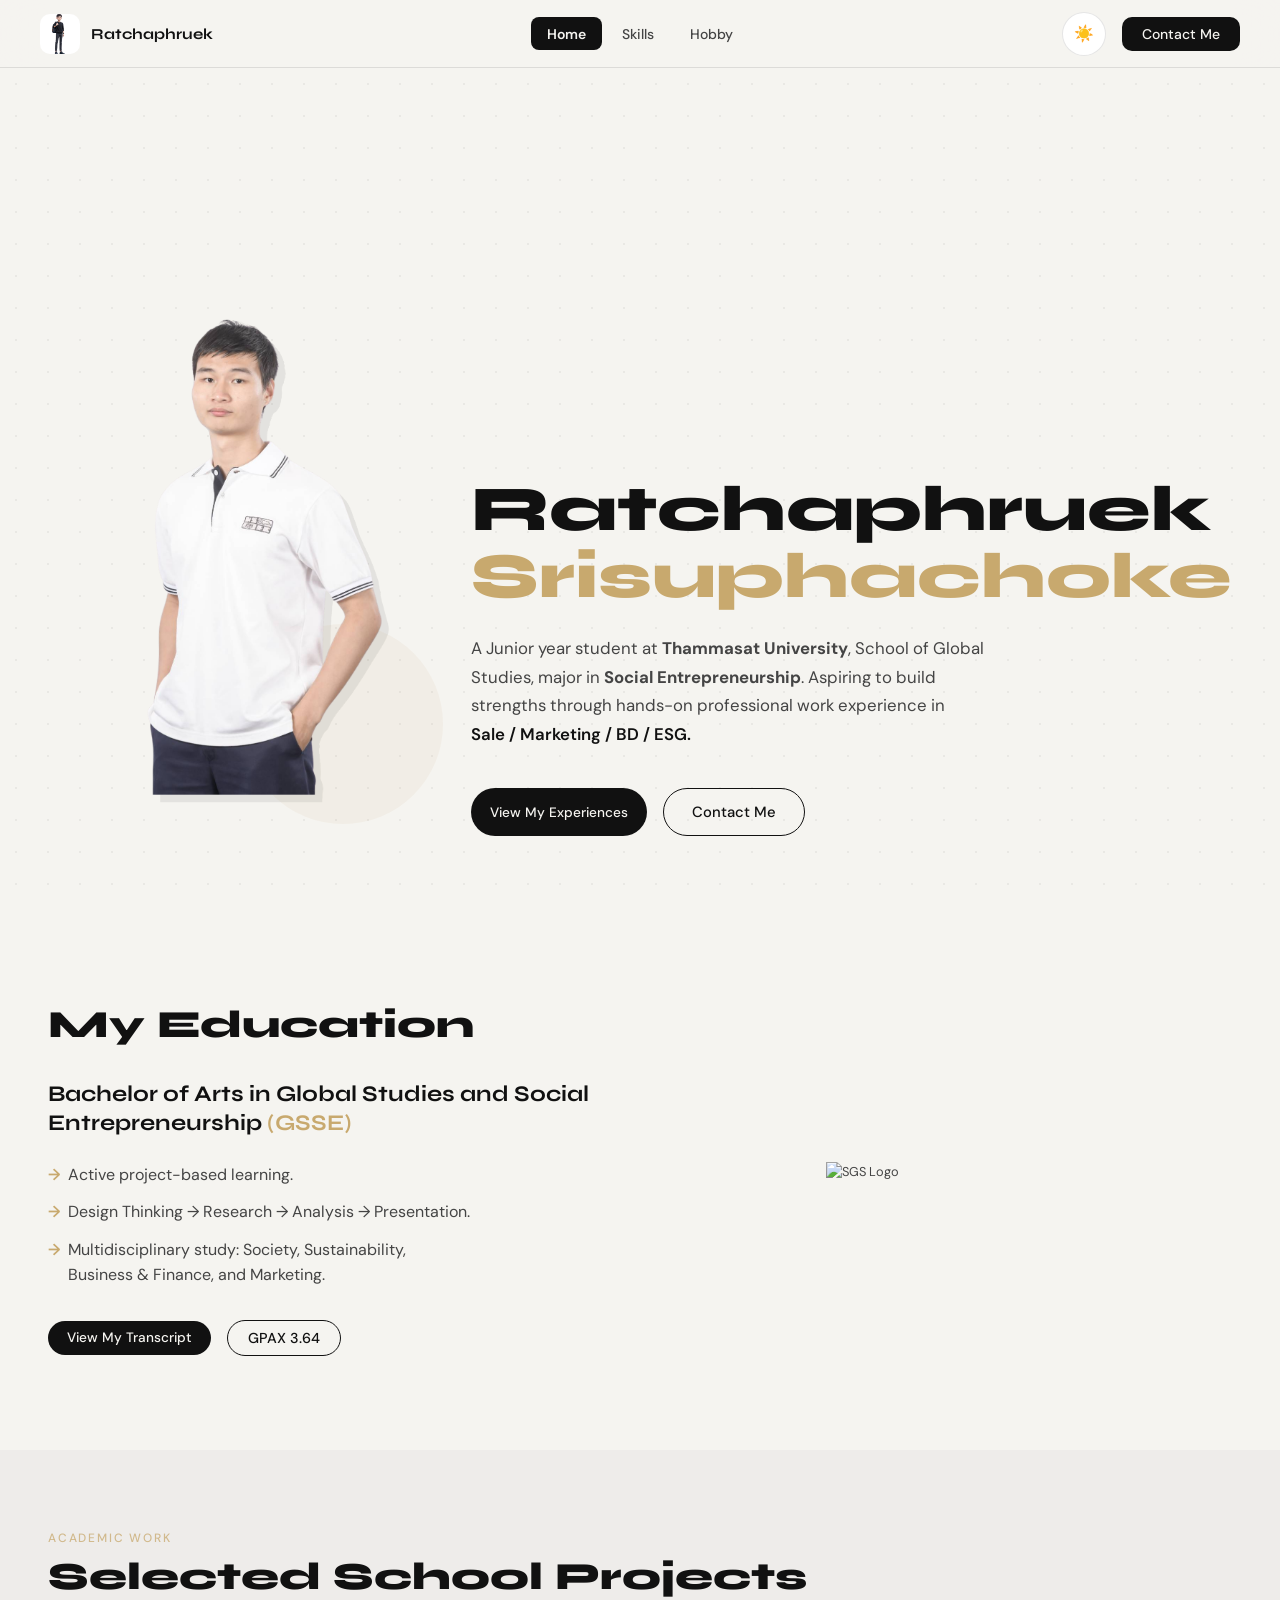
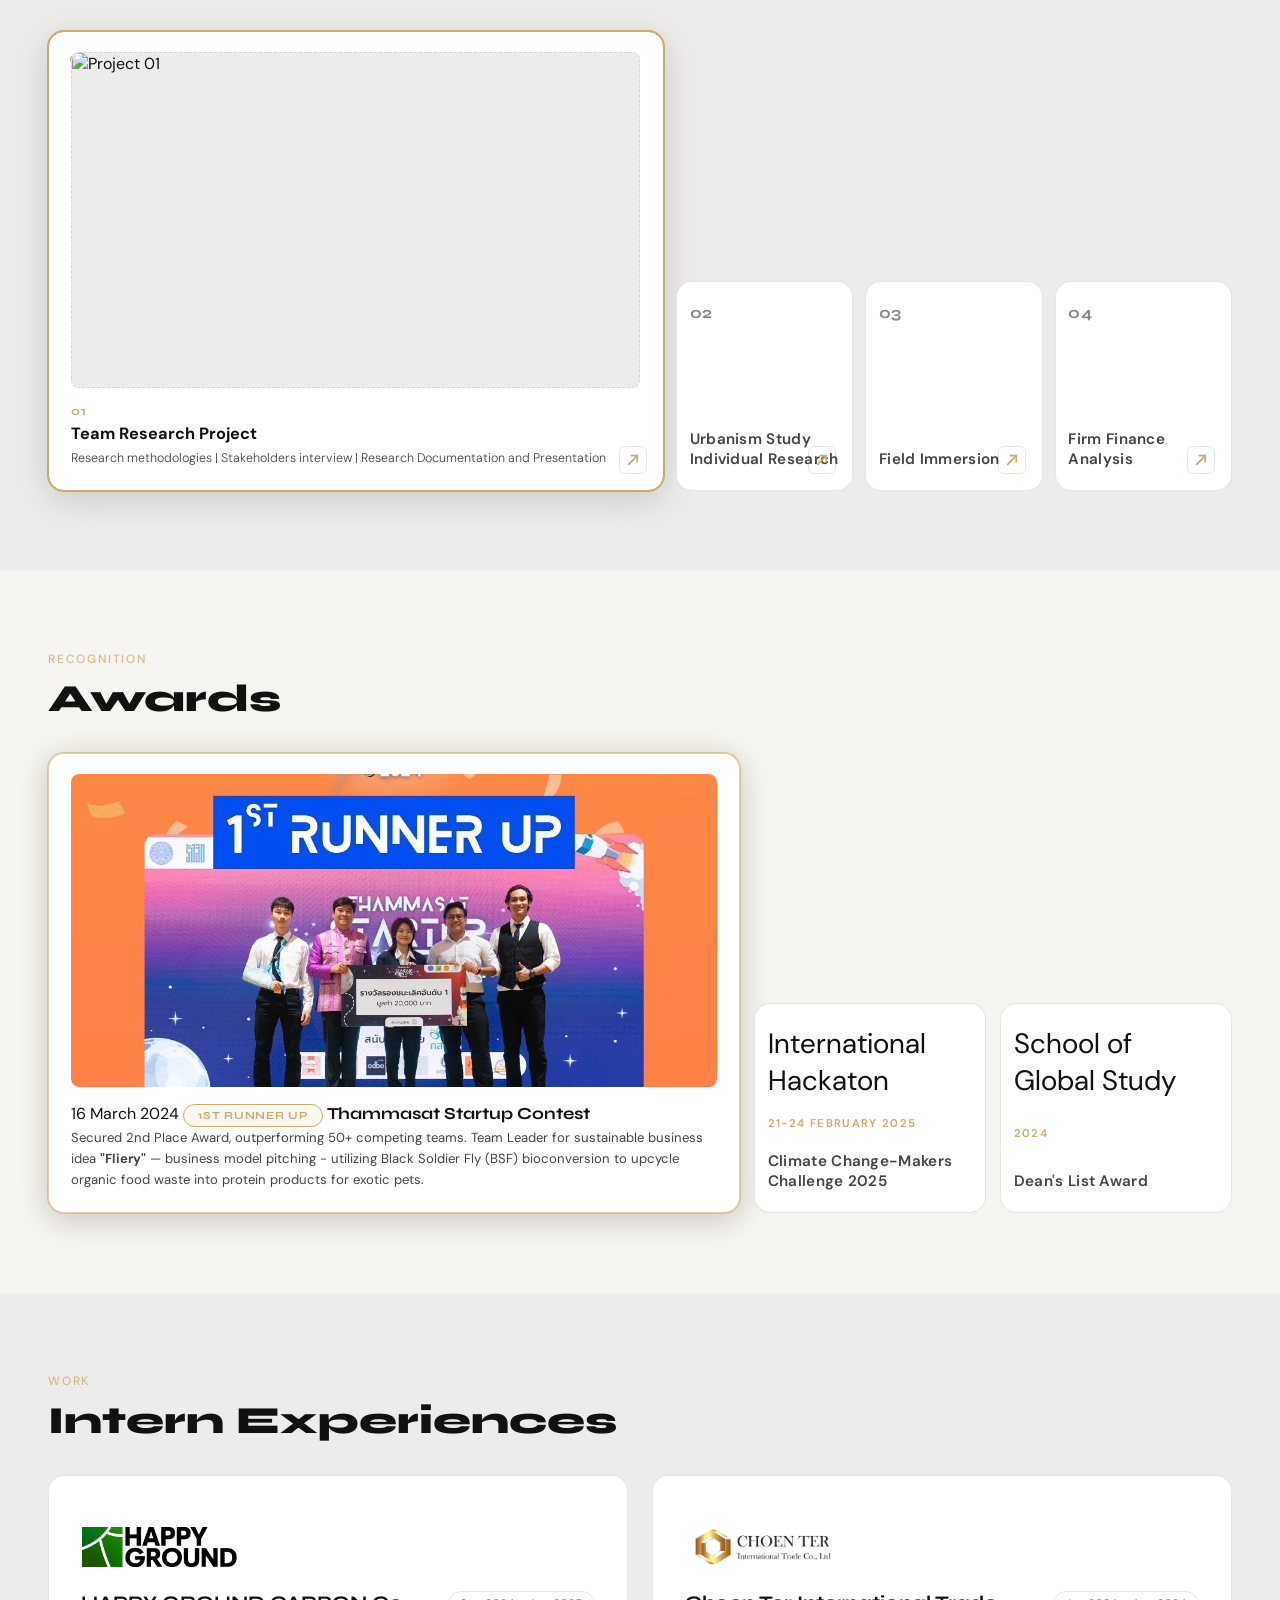
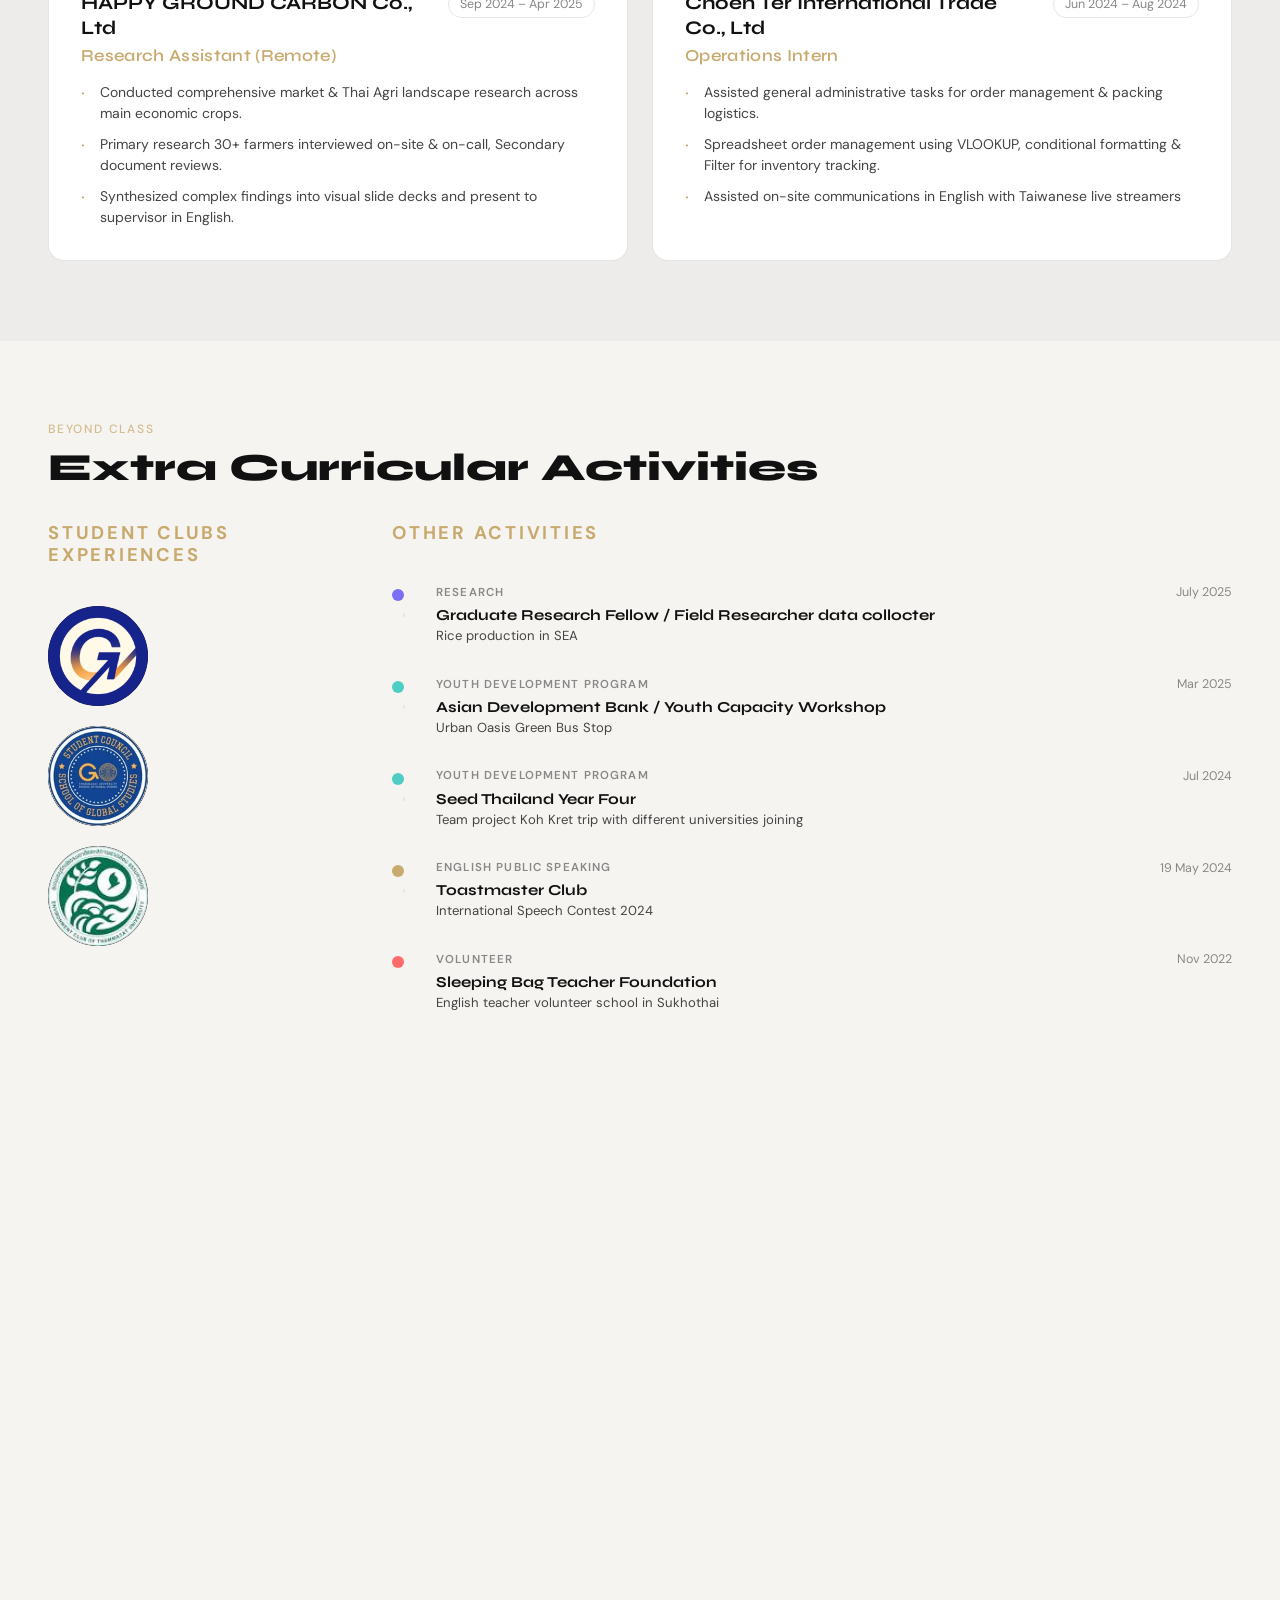
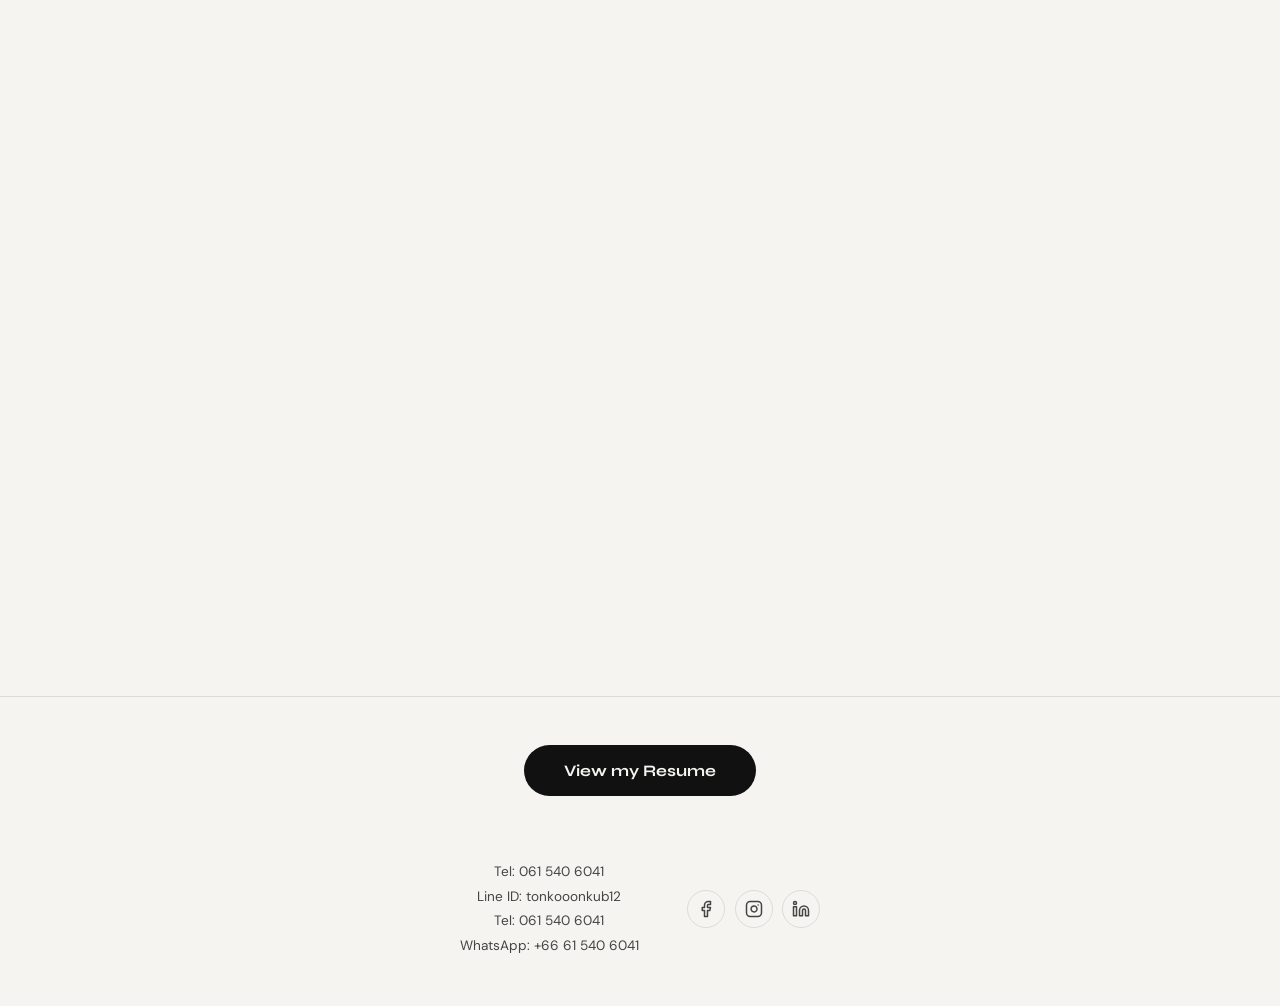
==== portfolio-finalize/code/zxc123.html @ afb0de52 "added portfolio folder without large videos" ====
<!DOCTYPE html>
<html lang="en" data-theme="light">
<head>
<!-- ============================================================
  index.html — Portfolio SPA
  Ratchaphruek Srisuphachoke
  Pages: Home | Skills | Hobby | Contact
  Internal CSS + JS only. Default theme: Light.
============================================================ -->
<meta charset="UTF-8">
<meta name="viewport" content="width=device-width, initial-scale=1.0">
<title>Ratchaphruek Srisuphachoke — Portfolio</title>
<link href="https://fonts.googleapis.com/css2?family=Syne:wght@400;600;700;800&family=DM+Sans:ital,opsz,wght@0,9..40,300;0,9..40,400;0,9..40,500;0,9..40,700;1,9..40,300&display=swap" rel="stylesheet">
<style>
/* ============================================================
  MASTER CSS VARIABLES — single merged :root.
  [data-theme="dark"] on <html> overrides every token globally.
============================================================ */
:root {
  /* ── Backgrounds ── */
  --bg:#f5f4f0; --bg2:#eeecea; --surface:#ffffff; --surface2:#f0efeb;
  /* ── Text ── */
  --text:#111111; --text2:#444444; --text3:#888888;
  /* ── Accent & Highlight (warm gold) ── */
  --accent:#111111; --highlight:#c8a96e;
  --highlight-border: rgba(200,169,110,0.52);   /* active card border glow */
  --highlight-dim:    rgba(200,169,110,0.16);   /* card box-shadow glow */
  --highlight-pill:   rgba(200,169,110,0.10);   /* badge pill tint */
  /* ── Structural ── */
  --border:rgba(0,0,0,0.1); --shadow:rgba(0,0,0,0.08); --shadow-lg:rgba(0,0,0,0.15);
  --nav-bg:rgba(245,244,240,0.92); --radius:16px; --radius-sm:8px;
  --transition:all 0.35s cubic-bezier(0.4,0,0.2,1);
  /* ── Accordion card dimensions (projects + awards) ── */
  --card-h-base:   210px;   /* collapsed / idle card height */
  --card-h-active: 460px;   /* expanded card height (~2× base) */
  /* ── Accordion transition timing ── */
  --t-expand: 0.68s ease-in-out;   /* slow deliberate expand */
  --t-quick:  0.22s ease;          /* fast colour / opacity changes */
}
[data-theme="dark"] {
  --bg:#0a0a0a; --bg2:#0d0d0d; --surface:#161616; --surface2:#1e1e1e;
  --text:#f0f0f0; --text2:#aaaaaa; --text3:#666666;
  --accent:#00ffcc; --highlight:#00ffcc;
  --highlight-border: rgba(0,255,204,0.50);
  --highlight-dim:    rgba(0,255,204,0.16);
  --highlight-pill:   rgba(0,255,204,0.08);
  --border:rgba(0,255,204,0.15); --shadow:rgba(0,255,204,0.05); --shadow-lg:rgba(0,255,204,0.12);
  --nav-bg:rgba(10,10,10,0.95);
}
*,*::before,*::after{box-sizing:border-box;margin:0;padding:0;}
html{scroll-behavior:smooth;}
body{font-family:'DM Sans',sans-serif;background:var(--bg);color:var(--text);overflow-x:hidden;padding-top:68px;transition:background 0.3s ease,color 0.3s ease;}
h1,h2,h3,h4{font-family:'Syne',sans-serif;}

/* SPA page show/hide — JS adds .spa-active */
.spa-page{display:none;}
.spa-page.spa-active{display:block;}

/* Imported section CSS (boilerplate stripped) */
/* ===== shared-navbar.html ===== */
/* ============================================================
  STYLES FOR: shared-navbar.html
  "All CSS that drives the navbar — variables, base reset,
   logo, links, active pill, theme toggle, hamburger,
   mobile menu dropdown, and dark-mode overrides."
============================================================ */

/* --- CSS VARIABLES (light + dark) --- */



/* --- RESET --- */




/* ============================================================
  NAVBAR OUTER BAR
  "Fixed bar at top; flex row; blurred glass background."
============================================================ */
#navbar {
  position: fixed;
  top: 0; left: 0; right: 0;
  z-index: 1000;
  display: flex;
  align-items: center;
  justify-content: space-between;
  padding: 0 2.5rem;
  height: 68px;
  background: var(--nav-bg);
  backdrop-filter: blur(20px);
  -webkit-backdrop-filter: blur(20px);
  border-bottom: 1px solid var(--border);
  transition: var(--transition);
}

/* NAVBAR: Logo block (left) */
.nav-logo {
  display: flex;
  align-items: center;
  gap: 0.7rem;
  cursor: pointer;
}
.nav-logo img {
  width: 40px;
  height: 40px;
  border-radius: 10px;
  object-fit: cover;
}
.logo-text {
  font-family: 'Syne', sans-serif;
  font-weight: 700;
  font-size: 0.95rem;
  color: var(--text);
  transition: var(--transition);
}

/* NAVBAR: Centred links */
.nav-links {
  display: flex;
  gap: 0.25rem;
  position: absolute;
  left: 50%;
  transform: translateX(-50%);
}
.nav-link {
  font-family: 'DM Sans', sans-serif;
  font-weight: 500;
  font-size: 0.875rem;
  color: var(--text2);
  text-decoration: none;
  padding: 0.45rem 1rem;
  border-radius: 8px;
  transition: var(--transition);
}
.nav-link:hover { color: var(--text); background: var(--border); }
.nav-link.active {
  color: var(--bg);
  background: var(--text);
  font-weight: 600;
}
[data-theme="dark"] .nav-link.active { color: #000; background: var(--accent); }

/* NAVBAR: Right side group */
.nav-right {
  display: flex;
  align-items: center;
  gap: 1rem;
}

/* NAVBAR: Mobile menu trigger wrapper */
.mobile-menu-trigger {
  display: none; /* hidden on desktop; shown at <=768px via @media */
  align-items: center;
  gap: 10px;
  cursor: pointer;
}
.mobile-menu-trigger .hamburger { pointer-events: none; margin: 0; }

/* NAVBAR: "MENU" text label */
.menu-text-label {
  font-family: 'Syne', sans-serif;
  font-weight: 700;
  font-size: 0.95rem;
  color: var(--text);
  text-transform: uppercase;
  letter-spacing: 0.05em;
  transition: color 0.3s ease;
}
[data-theme="dark"] .menu-text-label { color: var(--accent); }

/* NAVBAR: Hamburger button — hidden on desktop */
.hamburger {
  display: none;
  flex-direction: column;
  justify-content: center;
  align-items: center;
  gap: 5px;
  width: 40px; height: 40px;
  background: none;
  border: 1.5px solid var(--border);
  border-radius: var(--radius-sm);
  cursor: pointer;
  padding: 0;
  transition: var(--transition);
}
.hamburger span {
  display: block;
  width: 20px; height: 2px;
  background: var(--text);
  border-radius: 2px;
  transition: var(--transition);
}
.hamburger:hover { border-color: var(--highlight); }
[data-theme="dark"] .hamburger span { background: var(--accent); }
[data-theme="dark"] .hamburger:hover { border-color: var(--accent); }

/* NAVBAR: Theme toggle */
.theme-toggle {
  width: 44px; height: 44px;
  border: 1.5px solid var(--border);
  border-radius: 50%;
  background: var(--surface);
  cursor: pointer;
  display: flex;
  align-items: center;
  justify-content: center;
  font-size: 1rem;
  transition: var(--transition);
  position: relative;
  overflow: hidden;
}
.theme-toggle:hover { transform: scale(1.05); border-color: var(--accent); }
.theme-icon  { position: absolute; transition: var(--transition); }
.light-icon  { opacity: 1;  transform: translateY(0); }
.dark-icon   { opacity: 0;  transform: translateY(20px); }
[data-theme="dark"] .light-icon { opacity: 0; transform: translateY(-20px); }
[data-theme="dark"] .dark-icon  { opacity: 1; transform: translateY(0); }

/* NAVBAR: Contact CTA button */
.btn-contact {
  font-family: 'DM Sans', sans-serif;
  font-weight: 500;
  font-size: 0.875rem;
  padding: 0.5rem 1.25rem;
  background: var(--text);
  color: var(--bg);
  border: none;
  border-radius: 10px;
  cursor: pointer;
  transition: var(--transition);
}
.btn-contact:hover { opacity: 0.85; transform: translateY(-1px); }
[data-theme="dark"] .btn-contact { background: var(--accent); color: #000; }
/* Shake animation on the Contact button */
.shake-btn { animation: shake 2.5s ease-in-out infinite; }
@keyframes shake {
  0%,100% { transform: rotate(0deg); }
  10%      { transform: rotate(-3deg); }
  20%      { transform: rotate(3deg); }
  30%      { transform: rotate(-2deg); }
  40%      { transform: rotate(2deg); }
  50%,90%  { transform: rotate(0deg); }
}

/* ============================================================
  MOBILE DROPDOWN MENU
  "Slides down from beneath the navbar on mobile only."
============================================================ */
.mobile-menu {
  display: none;
  position: fixed;
  top: 68px; left: 0; right: 0;
  z-index: 999;
  flex-direction: column;
  padding: 0.5rem 1.25rem 1rem;
  gap: 0.25rem;
  background: var(--nav-bg);
  backdrop-filter: blur(20px);
  -webkit-backdrop-filter: blur(20px);
  border-bottom: 1px solid var(--border);
  opacity: 0;
  transform: translateY(-8px);
  pointer-events: none;
  transition: opacity 0.25s ease, transform 0.25s ease;
}
.mobile-menu.open {
  opacity: 1;
  transform: translateY(0);
  pointer-events: all;
}
.mobile-menu-link {
  font-family: 'DM Sans', sans-serif;
  font-weight: 500;
  font-size: 1rem;
  color: var(--text2);
  text-decoration: none;
  padding: 0.75rem 1rem;
  border-radius: 8px;
  transition: var(--transition);
}
.mobile-menu-link:hover { color: var(--text); background: var(--border); }
.mobile-menu-link.active {
  color: var(--bg);
  background: var(--text);
  font-weight: 600;
}
[data-theme="dark"] .mobile-menu-link.active { color: #000; background: var(--accent); }

/* ============================================================
  RESPONSIVE — show hamburger on mobile
============================================================ */
@media (max-width: 768px) {
  #navbar    { padding: 0 1.25rem; }
  .nav-links { display: none; }
  .logo-text { display: none; }
  .hamburger { display: flex; }
  .mobile-menu { display: flex; }
}
/* ===== 001index-mainpage-hero.html ===== */
/* ============================================================
  STYLES FOR: index-mainpage-hero.html
  "Variables, reset, navbar spacer, hero grid, dot-grid bg,
   badge, name, bio, CTA buttons, photo wrapper, decoration,
   animate-in keyframe, dark mode, responsive."
============================================================ */








/* ============================================================
  HERO OUTER GRID
  "Two-column grid; min-height fills viewport below navbar."
============================================================ */
.hero {
  display: grid;
  grid-template-columns: 1fr 1fr;
  min-height: calc(100vh - 68px);
  max-width: 1400px;
  margin: 0 auto;
  padding: 4rem 3rem;
  align-items: flex-end;
  gap: 3rem;
  position: relative;
}

/* HERO: Dot-grid decorative background */
.hero-bg-grid {
  position: absolute;
  inset: 0;
  background-image: radial-gradient(circle, var(--border) 1px, transparent 1px);
  background-size: 32px 32px;
  pointer-events: none;
  opacity: 0.5;
}

/* HERO: Left text column */
.hero-content { z-index: 1; }

/* HERO: TH/EN language badge */
.hero-badge {
  display: inline-flex;
  align-items: center;
  padding: 0.4rem 1rem;
  border: 1.5px solid var(--border);
  border-radius: 50px;
  font-size: 0.8rem;
  font-weight: 500;
  letter-spacing: 0.05em;
  color: var(--text2);
  margin-bottom: 1.5rem;
  background: var(--surface);
  cursor: pointer;
}

/* HERO: Large name heading */
.hero-name {
  font-size: clamp(2.5rem, 5vw, 4.5rem);
  font-weight: 800;
  line-height: 1.05;
  margin-bottom: 1.5rem;
  color: var(--text);
}

/* HERO: Gold/neon accent on surname */
.name-accent { color: var(--highlight); }
[data-theme="dark"] .name-accent { color: var(--accent); }

/* HERO: Bio paragraph */
.hero-bio {
  font-size: 1.05rem;
  color: var(--text2);
  line-height: 1.7;
  margin-bottom: 2.5rem;
  max-width: 520px;
}
.highlight-text { font-weight: 600; color: var(--text); }

/* HERO: CTA button row */
.hero-cta { display: flex; gap: 1rem; flex-wrap: wrap; }

/* Primary button */
.btn-primary {
  font-family: 'DM Sans', sans-serif;
  font-weight: 500;
  padding: 0.8rem 1.75rem;
  background: var(--text);
  color: var(--bg);
  border: none;
  border-radius: 50px;
  cursor: pointer;
  font-size: 0.925rem;
  transition: var(--transition);
  white-space: nowrap;
}
.btn-primary:hover { opacity: 0.8; transform: translateY(-2px); }
[data-theme="dark"] .btn-primary { background: var(--accent); color: #000; }

/* Outline button */
.btn-outline {
  font-family: 'DM Sans', sans-serif;
  font-weight: 500;
  padding: 0.8rem 1.75rem;
  background: transparent;
  color: var(--text);
  border: 1.5px solid var(--text);
  border-radius: 50px;
  cursor: pointer;
  font-size: 0.925rem;
  transition: var(--transition);
}
.btn-outline:hover { background: var(--text); color: var(--bg); transform: translateY(-2px); }
[data-theme="dark"] .btn-outline { border-color: var(--accent); color: var(--accent); }
[data-theme="dark"] .btn-outline:hover { background: var(--accent); color: #000; }

/* HERO: Right column — photo wrapper */
.hero-img-wrap {
  position: relative;
  display: flex;
  justify-content: center;
  align-items: flex-start;
  order: -1;
  margin-top: 0;
  margin-bottom: 2rem;
  z-index: 1;
}

/* HERO: Photo image (slideshow target) */
.hero-img-placeholder img {
  width: 100%;
  height: 100%;
  object-fit: cover;
  object-position: top center;
  display: block;
  transition: opacity 0.5s ease;
}

/* HERO: Blurred gold accent circle behind photo */
.hero-decoration {
  position: absolute;
  bottom: -20px; right: -20px;
  width: 200px; height: 200px;
  background: var(--highlight);
  border-radius: 50%;
  opacity: 0.08;
  z-index: -1;
}
[data-theme="dark"] .hero-decoration { background: var(--accent); opacity: 0.05; }

/* ============================================================
  ANIMATE-IN — stagger entrance animation for hero children
  "Each child uses CSS animation-delay via --d custom property."
============================================================ */
.animate-in {
  opacity: 0;
  transform: translateY(20px);
  animation: fadeUp 0.7s cubic-bezier(0.4,0,0.2,1) forwards;
  animation-delay: var(--d, 0s);
}
@keyframes fadeUp {
  to { opacity: 1; transform: none; }
}

/* ============================================================
  DARK MODE — neon border on photo area
============================================================ */
[data-theme="dark"] .hero-img-placeholder {
  border-color: rgba(0,255,204,0.2);
}

/* ============================================================
  RESPONSIVE
============================================================ */
@media (max-width: 768px) {
  .hero {
    grid-template-columns: 1fr;
    padding: 2.5rem 1.5rem;
    text-align: center;
    min-height: auto;
  }
  .hero-img-wrap    { order: -1; }
  .hero-cta         { justify-content: center; }
  .hero-bio         { margin-left: auto; margin-right: auto; }
}
/* ===== 002index-mainpage-education.html ===== */
/* ============================================================
  STYLES FOR: index-mainpage-education.html
============================================================ */






/* ============================================================
  EDUCATION SECTION WRAPPER
============================================================ */
.education-section {
  padding: 5rem 3rem;
  max-width: 1400px;
  margin: 0 auto;
}

/* Section label (small uppercase tag above title) */
.section-label {
  font-family: 'DM Sans', sans-serif;
  font-size: 0.75rem;
  font-weight: 500;
  letter-spacing: 0.15em;
  text-transform: uppercase;
  color: var(--highlight);
  margin-bottom: 0.6rem;
}

/* Main heading */
.section-title {
  font-size: clamp(1.75rem, 3vw, 2.5rem);
  font-weight: 800;
  color: var(--text);
  line-height: 1.15;
  margin-bottom: 2rem;
}

/* Two-column layout */
.edu-grid {
  display: grid;
  grid-template-columns: 1fr 1fr;
  gap: 4rem;
  align-items: center;
}

/* Degree sub-heading */
.edu-degree {
  font-size: 1.4rem;
  font-weight: 700;
  color: var(--text);
  margin-bottom: 1.5rem;
  line-height: 1.3;
}
.gsse-tag { color: var(--highlight); }
[data-theme="dark"] .gsse-tag { color: #00ffcc; }

/* Feature bullet list */
.edu-list {
  list-style: none;
  display: flex;
  flex-direction: column;
  gap: 0.75rem;
  margin-bottom: 2rem;
}
.edu-list li {
  padding-left: 1.25rem;
  position: relative;
  color: var(--text2);
  line-height: 1.6;
}
.edu-list li::before {
  content: '→';
  position: absolute;
  left: 0;
  color: var(--highlight);
  font-weight: 600;
}
[data-theme="dark"] .edu-list li::before { color: #00ffcc; }

/* Button + GPAX badge row */
.edu-actions { display: flex; align-items: center; gap: 1rem; }

.btn-primary {
  font-family: 'DM Sans', sans-serif;
  font-weight: 500;
  padding: 0.55rem 1.2rem;
  background: var(--text);
  color: var(--bg);
  border: none;
  border-radius: 50px;
  cursor: pointer;
  font-size: 0.85rem;
  transition: var(--transition);
}
.btn-primary:hover { opacity: 0.8; transform: translateY(-2px); }
[data-theme="dark"] .btn-primary { background: #00ffcc; color: #000; }

.gpax-badge {
  padding: 0.5rem 1.25rem;
  border: 1.5px solid var(--text);
  border-radius: 50px;
  font-family: 'DM Sans', sans-serif;
  font-weight: 500;
  font-size: 0.9rem;
}
[data-theme="dark"] .gpax-badge { border-color: #00ffcc; color: #00ffcc; }

/* University logo placeholder (right column) */
.edu-logo-placeholder {
  width: 100%;
  aspect-ratio: 1;
  max-width: 380px;
  border-radius: var(--radius);
  display: flex;
  flex-direction: column;
  align-items: center;
  justify-content: center;
  gap: 1rem;
  padding: 2rem;
  text-align: center;
}
.placeholder-label {
  font-size: 0.8rem;
  color: var(--text3);
  text-align: center;
}

/* Scroll-reveal base state */
.scroll-reveal {
  opacity: 0;
  transform: translateY(32px);
  transition: opacity 0.65s ease, transform 0.65s ease;
}
.scroll-reveal.revealed { opacity: 1; transform: none; }

/* ============================================================
  RESPONSIVE
============================================================ */
@media (max-width: 768px) {
  .education-section { padding: 3rem 1.5rem; }
  .edu-grid { grid-template-columns: 1fr; }
}
/* ===== 004index-mainpage-projects.html ===== */
/* ============================================================
  [Define static color definitions and font stacks]
  All design tokens as CSS custom properties — edit here to
  retheme the entire component from one place.
============================================================ */




/* ============================================================
  [Reset and base document styles]
============================================================ */




/* ============================================================
  [Section wrapper — dark rounded card holding the whole section]
============================================================ */
.projects-section {
  width: 100%;
  max-width: 1400px;
  margin: 0 auto;
  padding: 5rem 3rem;
  background: var(--bg2);
  transition: background 0.4s ease;
}

/* [Small uppercase accent label] */
.section-label {
  display: block;
  font-family: 'DM Sans', sans-serif;
  font-size: 0.72rem;
  font-weight: 500;
  letter-spacing: 0.18em;
  text-transform: uppercase;
  color: var(--highlight);
  margin-bottom: 0.55rem;
  opacity: 0.75;
}

/* [Main Syne display heading] */
.section-title {
  font-family: 'Syne', system-ui, sans-serif;
  font-size: clamp(1.6rem, 3vw, 2.4rem);
  font-weight: 800;
  color: var(--text);
  line-height: 1.15;
  margin-bottom: 2.5rem;
}

/* ============================================================
  [Accordion flex row — holds all four project cards]
  align-items: flex-end makes cards grow upward from a
  shared bottom baseline.
============================================================ */
.projects-accordion {
  display: flex;
  gap: 12px;
  align-items: flex-end;
  width: 100%;
}

/* ============================================================
  [Individual card — idle / collapsed state]
  Narrow column, base height.
============================================================ */
.project-card {
  /* [Idle cards share equal width] */
  flex: 1 1 0;
  min-width: 0;
  min-height: var(--card-h-base);

  /* [Visual styles linked to theme] */
  background: var(--surface);
  border: 1px solid var(--border);
  border-radius: var(--radius);

  position: relative;
  cursor: pointer;
  overflow: hidden;

  /* [Slow accordion transition on flex, height, border, shadow] */
  transition:
    flex          var(--t-expand),
    min-height    var(--t-expand),
    border-color  var(--t-quick),
    box-shadow    var(--t-quick),
    background    var(--t-quick);
}

/* ============================================================
  [Active card — expanded state]
  Wider via flex, taller via min-height, glowing border.
============================================================ */
.project-card.active {
  /* [Takes ~3.5× more space than idle cards] */
  flex: 3.5 1 0;
  min-height: var(--card-h-active);

  background: var(--surface);
  border-color: var(--highlight);
  box-shadow:
    0 0 0 1px var(--highlight),
    0 8px 36px var(--shadow-lg);
}

/* ============================================================
  [Collapsed content layer]
  Shows on idle cards: number top-left + horizontal title.
  Fades out when card becomes active.
============================================================ */
.card-collapsed {
  position: absolute;
  inset: 0;
  display: flex;
  flex-direction: column;
  align-items: flex-start;
  padding: 1.2rem 0.9rem;
  pointer-events: none;
  opacity: 1;
  transition: opacity 0.2s ease 0.05s;
}
.project-card.active .card-collapsed {
  opacity: 0;
}

/* [Number top-left on idle cards] */
.c-num-idle {
  font-family: 'Syne', system-ui, sans-serif;
  font-size: 1rem;
  font-weight: 700;
  color: var(--text3);
  margin-bottom: auto;
  letter-spacing: 0.02em;
}

/* [Horizontal title on idle cards — wraps correctly] */
.c-title-vertical {
  font-family: 'DM Sans', system-ui, sans-serif;
  font-size: 0.95rem;
  font-weight: 600;
  color: var(--text2);
  width: 100%;
  text-align: left;
  line-height: 1.3;
  letter-spacing: 0.02em;
  margin-top: auto;
  white-space: normal;
  word-wrap: break-word;
}

/* ============================================================
  [Expanded content layer]
  Two regions stacked top → bottom:
    .proj-thumb  — thumbnail placeholder (upper, new space)
    .proj-text   — number label + title + description (lower)
  Fades in after card finishes expanding (delayed opacity).
============================================================ */
.card-expanded {
  position: absolute;
  inset: 0;
  display: flex;
  flex-direction: column;
  padding: 1.2rem 1.3rem 3rem; /* bottom padding clears link icon */
  gap: 0.9rem;
  opacity: 0;
  pointer-events: none;
  /* [Delay fade-in so it appears after the expansion animation] */
  transition: opacity 0.28s ease 0.38s;
}
.project-card.active .card-expanded {
  opacity: 1;
  pointer-events: all;
}

/* ============================================================
  [Thumbnail placeholder — upper half of expanded card]
  Label: "Project Thumbnail Placeholder"
============================================================ */
.proj-thumb {
  /* [Fills the new vertical space revealed by expansion] */
  flex: 1 1 0;
  min-height: 0;
  background: var(--bg2);
  border: 1px dashed var(--border);
  border-radius: var(--radius-sm);
  display: flex;
  flex-direction: column;
  align-items: center;
  justify-content: center;
  gap: 0.5rem;
  overflow: hidden;
}

/* [Inline landscape SVG icon] */
.thumb-svg {
  width: 50px;
  height: 38px;
  opacity: 0.5;
}

/* ["Project Thumbnail Placeholder" label text] */
.thumb-label {
  font-family: 'DM Sans', system-ui, sans-serif;
  font-size: 0.68rem;
  font-weight: 400;
  color: var(--text3);
  letter-spacing: 0.07em;
  text-align: center;
  padding: 0 0.5rem;
}

/* ============================================================
  [Text block — lower half of expanded card]
  Contains Syne number tag, DM Sans title, DM Sans description.
============================================================ */
.proj-text {
  flex: 0 0 auto;
  display: flex;
  flex-direction: column;
  gap: 0.3rem;
}

/* [Small Syne number above title — accent colour] */
.c-num-label {
  font-family: 'Syne', system-ui, sans-serif;
  font-size: 0.76rem;
  font-weight: 700;
  color: var(--highlight);
  letter-spacing: 0.06em;
}

/* [Horizontal project title — DM Sans bold] */
.c-title-h {
  font-family: 'DM Sans', system-ui, sans-serif;
  font-size: clamp(0.88rem, 1.4vw, 1.02rem);
  font-weight: 700;
  color: var(--text);
  line-height: 1.3;
}

/* [Description body text — DM Sans light, muted] */
.c-desc {
  font-family: 'DM Sans', system-ui, sans-serif;
  font-size: 0.78rem;
  font-weight: 300;
  color: var(--text2);
  line-height: 1.55;
}

/* ============================================================
  [Number shown top-left corner of the active card]
  Hidden on idle cards, fades in when active.
============================================================ */
.c-num-corner {
  position: absolute;
  top: 1.05rem;
  left: 1.25rem;
  font-family: 'Syne', system-ui, sans-serif;
  font-size: 0.95rem;
  font-weight: 700;
  color: var(--highlight);
  letter-spacing: 0.04em;
  opacity: 0;
  pointer-events: none;
  transition: opacity 0.22s ease 0.32s;
}
.project-card.active .c-num-corner {
  opacity: 1;
}

/* ============================================================
  [External link icon — bottom-right of expanded card]
  Clicking the icon (or anywhere on the active card) opens
  the project URL in a new browser tab.
============================================================ */
.card-link {
  position: absolute;
  bottom: 1rem;
  right: 1rem;
  width: 28px;
  height: 28px;
  border: 1px solid var(--border);
  border-radius: 6px;
  display: flex;
  align-items: center;
  justify-content: center;
  color: var(--highlight);
  text-decoration: none;
  z-index: 10;
  transition: background var(--t-quick), border-color var(--t-quick);
}
.card-link:hover {
  background: var(--border);
  border-color: var(--highlight);
}
.card-link svg {
  width: 12px;
  height: 12px;
  stroke: var(--highlight);
  fill: none;
  stroke-width: 2;
  stroke-linecap: round;
  stroke-linejoin: round;
}

/* ============================================================
  [Scroll-reveal — section fades up on first viewport entry]
============================================================ */
.scroll-reveal {
  opacity: 0;
  transform: translateY(26px);
  transition: opacity 0.7s ease, transform 0.7s ease;
}
.scroll-reveal.revealed {
  opacity: 1;
  transform: none;
}

/* ============================================================
  [Responsive breakpoints]
  ≤900px → 2×2 grid wrap
  ≤600px → single column stack
============================================================ */
@media (max-width: 900px) {
  .projects-accordion { flex-wrap: wrap; align-items: stretch; }
  .project-card       { flex: 1 1 calc(50% - 6px); min-height: var(--card-h-base); }
  .project-card.active{ flex: 1 1 calc(50% - 6px); min-height: var(--card-h-active); }
}
@media (max-width: 600px) {
  .projects-section   { padding: 2.5rem 1.25rem; }
  .projects-accordion { flex-direction: column; gap: 10px; }
  .project-card,
  .project-card.active{ flex: none; width: 100%; }
  .project-card       { min-height: var(--card-h-base); }
  .project-card.active{ min-height: var(--card-h-active); }
  .c-title-vertical   { font-size: 0.88rem; }
}
/* ===== 003index-mainpage-awards.html ===== */
/* ============================================================
  [Define static color tokens — original warm light-mode palette.
   No dark-mode wiring. Edit variables here to retheme globally.]
============================================================ */


/* ============================================================
  [Reset and base document styles]
============================================================ */





/* ============================================================
  [Section wrapper — max-width container with generous padding]
============================================================ */
.awards-section {
  padding: 5rem 3rem;
  max-width: 1400px;
  margin: 0 auto;
}

/* [Small uppercase accent label above the section heading] */
.section-label {
  display: block;
  font-family: 'DM Sans', sans-serif;
  font-size: 0.75rem;
  font-weight: 500;
  letter-spacing: 0.15em;
  text-transform: uppercase;
  color: var(--highlight);
  margin-bottom: 0.6rem;
}

/* [Main Syne display heading] */
.section-title {
  font-family: 'Syne', system-ui, sans-serif;
  font-size: clamp(1.75rem, 3vw, 2.5rem);
  font-weight: 800;
  color: var(--text);
  line-height: 1.15;
  margin-bottom: 2.5rem;
}

/* ============================================================
  [Accordion flex row — holds the three award cards.
   align-items: flex-end anchors all cards to the same bottom
   baseline so height growth goes upward — matches Projects.]
============================================================ */
.awards-accordion {
  display: flex;
  gap: 14px;
  align-items: flex-end;
  width: 100%;
}

/* ============================================================
  [Individual award card — idle / collapsed state]
  Equal-width columns, base height, minimal content visible.
============================================================ */
.award-card {
  /* [Idle: all cards share equal flex-grow] */
  flex: 1 1 0;
  min-width: 0;
  min-height: var(--card-h-base);


  /* [Visual: white surface, barely-visible border] */
  background: var(--surface);
  border: 1.5px solid var(--border);
  border-radius: var(--radius);

  position: relative;
  cursor: pointer;
  overflow: hidden;

  /* [All dimension + decoration changes animate with slow expand timing] */
  transition:
    flex            var(--t-expand),
    min-height      var(--t-expand),
    border-color    var(--t-quick),
    box-shadow      var(--t-quick),
    background      var(--t-quick);
}

/* ============================================================
  [Active card — expanded state, set by .active class via JS]
  Takes ~3× more horizontal space; doubles in height;
  gains the glowing gold border frame.
============================================================ */
.award-card.active {
  flex: 3 1 0;
  min-height: var(--card-h-active);
  border-color: var(--highlight-border);
  box-shadow:
    0 0 0 1px var(--highlight-border),
    0 0 28px var(--highlight-dim),
    0 8px 32px var(--shadow-lg);
}

/* ============================================================
  [Collapsed content layer — shown on IDLE cards]
  Contains: emoji icon top-left, year tag, rotated vertical title.
  Fades out smoothly when its card becomes active.
============================================================ */
.card-collapsed {
  position: absolute;
  inset: 0;
  display: flex;
  flex-direction: column;
  align-items: flex-start; /* Changed from center to flex-start */  padding: 1.3rem 0.8rem;
  pointer-events: none;
  opacity: 1;
  transition: opacity 0.2s ease 0.04s; /* [Quick fade-out on activation] */
}
.award-card.active .card-collapsed {
  opacity: 0;
}

/* [Award emoji icon — top-left on idle card] */
.c-icon-idle {
  font-size: 1.75rem;
  align-self: flex-start;
  margin-bottom: auto;
}

/* [Small year tag — above the vertical title on idle card] */
.c-year-idle {
  font-family: 'DM Sans', sans-serif;
  font-size: 0.7rem;
  font-weight: 600;
  letter-spacing: 0.12em;
  text-transform: uppercase;
  color: var(--highlight);
  align-self: flex-start;
  margin-bottom: 0.3rem;
}

/* [Horizontal title on idle card — wraps correctly] */
.c-title-vertical {
  font-family: 'DM Sans', system-ui, sans-serif;
  font-size: 0.95rem;
  font-weight: 600;
  color: var(--text2);
  width: 100%;
  text-align: left;
  line-height: 1.3;
  letter-spacing: 0.02em;
  margin-top: auto;
  white-space: normal;
  word-wrap: break-word;
}

/* ============================================================
  [Expanded content layer — shown on ACTIVE card only]
  Two stacked regions:
    .award-thumb → thumbnail image (upper / newly-revealed space)
    .award-body  → year + badge pill + title + description (lower)
  Opacity 0 by default; fades in after expand animation ends.
============================================================ */
.card-expanded {
  position: absolute;
  inset: 0;
  display: flex;
  flex-direction: column;
  padding: 1.25rem 1.4rem 1.4rem;
  gap: 1rem;
  opacity: 0;
  pointer-events: none;
  /* [Delayed fade-in so content appears after expansion finishes] */
  transition: opacity 0.28s ease 0.36s;
}
.award-card.active .card-expanded {
  opacity: 1;
  pointer-events: all;
}

/* ============================================================
  [Upper half — thumbnail / award photo container]
  Fills the new vertical space created by height expansion.
  The <img> inside uses object-fit: cover for clean cropping.
============================================================ */
.award-thumb {
  flex: 1 1 0;
  min-height: 0;
  border-radius: var(--radius-sm);
  overflow: hidden;
  background: var(--bg2); /* [Fallback bg while image loads] */
}

/* ============================================================
  [Lower half — text content: year, badge, title, description]
============================================================ */
.award-

/* [Year tag — small gold caps] */
.award-tag {
  font-family: 'DM Sans', sans-serif;
  font-size: 0.72rem;
  font-weight: 600;
  letter-spacing: 0.12em;
  text-transform: uppercase;
  color: var(--highlight);
}

/* [Badge pill — e.g. "1st Runner Up" — styled with highlight colour.
   Only rendered on cards that warrant one; omit the element otherwise.] */
.award-badge-pill {
  display: inline-flex;
  align-items: center;
  align-self: flex-start;
  padding: 0.25rem 0.85rem;
  background: var(--highlight-pill);
  border: 1px solid var(--highlight);
  border-radius: 50px;
  font-family: 'Syne', sans-serif;
  font-size: 0.68rem;
  font-weight: 700;
  color: var(--highlight);
  text-transform: uppercase;
  letter-spacing: 0.07em;
}

/* [Award title — Syne bold, primary text colour] */
.award-title {
  font-family: 'Syne', system-ui, sans-serif;
  font-size: clamp(0.95rem, 1.4vw, 1.05rem);
  font-weight: 700;
  color: var(--text);
  line-height: 1.3;
}

/* [Description — DM Sans regular, secondary text colour] */
.award-desc {
  font-family: 'DM Sans', system-ui, sans-serif;
  font-size: 0.82rem;
  font-weight: 400;
  color: var(--text2);
  line-height: 1.6;
}

/* ============================================================
  [Scroll-reveal — section fades up on first viewport entry]
============================================================ */
.scroll-reveal {
  opacity: 0;
  transform: translateY(28px);
  transition: opacity 0.7s ease, transform 0.7s ease;
}
.scroll-reveal.revealed {
  opacity: 1;
  transform: none;
}

/* ============================================================
  [Responsive — <= 900px]
  Flex wraps to vertical stack. All cards full-width.
  Active card uses expanded height; idle cards use base height.
  Vertical titles revert to horizontal for readability.
============================================================ */
@media (max-width: 900px) {
  .awards-section   { padding: 3rem 1.5rem; }
  .awards-accordion { flex-direction: column; gap: 10px; }

  .award-card,
  .award-card.active {
    flex: none;
    width: 100%;
  }
  .award-card        { min-height: var(--card-h-base); }
  .award-card.active { min-height: var(--card-h-active); }

  /* [Title font size adjustment on mobile] */
  .c-title-vertical {
  font-size: 0.88rem;
  }
}
/* ===== 005index-mainpage-intern.html ===== */
/* ============================================================
  STYLES FOR: index-mainpage-intern.html
============================================================ */






.section-label{font-size:0.75rem;font-weight:500;letter-spacing:0.15em;text-transform:uppercase;color:var(--highlight);margin-bottom:0.6rem;max-width:1400px;margin-left:auto;margin-right:auto;}
.section-title{font-size:clamp(1.75rem,3vw,2.5rem);font-weight:800;color:var(--text);line-height:1.15;margin-bottom:2rem;max-width:1400px;margin-left:auto;margin-right:auto;}
.placeholder-label{font-size:0.8rem;color:var(--text3);text-align:center;line-height:1.5;}

/* ============================================================
  INTERN SECTION WRAPPER
============================================================ */
.intern-section {
  padding: 5rem 3rem;
  background: var(--bg2);
  transition: background 0.4s ease;
}

/* 2-column card grid */
.intern-grid {
  display: grid;
  grid-template-columns: 1fr 1fr;
  gap: 1.5rem;
  max-width: 1400px;
  margin: 0 auto;
}

/* Individual card */
.intern-card {
  background: var(--surface);
  border: 1px solid var(--border);
  border-radius: var(--radius);
  padding: 2rem;
  transition: var(--transition);
  position: relative;
  overflow: hidden;
  cursor: pointer;
}
.intern-card:hover {
  transform: translateY(-6px);
  box-shadow: 0 16px 40px var(--shadow-lg);
}
[data-theme="dark"] .intern-card:hover {
  box-shadow: 0 0 0 1px #00ffcc, 0 20px 40px rgba(0,255,204,0.1);
}

/* Company logo slot */
.intern-logo-placeholder {
  width: 156px; /* Increased by 30% from 120px */
  height: 78px; /* Increased by 30% from 60px */
  border: none; /* Removed the dashed border */
  border-radius: var(--radius-sm);
  display: flex;
  align-items: center;
  justify-content: flex-start; /* Aligns the logo neatly to the left */
  margin-bottom: 0.3rem;
}

/* Header row */
.intern-header {
  display: flex;
  justify-content: space-between;
  align-items: flex-start;
  margin-bottom: 1rem;
  gap: 1rem;
  font-family: "DM Sans";
}

.intern-header h4 { 
  font-family: 'Syne', sans-serif; 
  font-size: 1.2rem; /* Increased size for the company name */
  font-weight: 700; 
  line-height: 1.3; 
}

/* Role tag */
.intern-role {
  font-family: 'Syne', system-ui, sans-serif; /* Applies the Syne theme font */
  font-size: 1.05rem; /* Increased size for the role */
  color: var(--highlight);
  font-weight: 600; /* Made slightly bolder to match the new font */
  display: block;
  margin-top: 0.3rem;
  letter-spacing: 0.02em;
}

[data-theme="dark"] .intern-role { color: #00ffcc; }

/* Period pill */
.intern-period {
  font-size: 0.78rem;
  color: var(--text3);
  white-space: nowrap;
  border: 1px solid var(--border);
  padding: 0.3rem 0.7rem;
  border-radius: 50px;
}

/* Bullet list */
.intern-info ul { list-style:none; display:flex; flex-direction:column; gap:0.6rem; }
.intern-info ul li {
  font-size: 0.875rem;
  color: var(--text2);
  padding-left: 1.2rem;
  position: relative;
  line-height: 1.5;
}
.intern-info ul li::before {
  content: '·';
  position: absolute;
  left: 0;
  color: var(--highlight);
  font-size: 1.2rem;
  line-height: 1.2;
}
[data-theme="dark"] .intern-info ul li::before { color: #00ffcc; }

/* Company profile overlay */
.intern-hover-overlay {
  position: absolute;
  inset: 0;
  background: var(--text);
  color: var(--bg);
  display: flex;
  flex-direction: column;
  align-items: center;
  justify-content: center;
  gap: 0.75rem;
  opacity: 0;
  transform: scale(1.03);
  transition: var(--transition);
  border-radius: var(--radius);
  padding: 2rem;
  text-align: center;
}
.intern-card:hover .intern-hover-overlay { opacity: 1; transform: scale(1); }
[data-theme="dark"] .intern-hover-overlay {
  background: rgba(0,255,204,0.1);
  border: 1px solid #00ffcc;
  color: #00ffcc;
}
.intern-hover-overlay p { font-size: 0.85rem; opacity: 0.8; }

/* Scroll-reveal */
.scroll-reveal{opacity:0;transform:translateY(32px);transition:opacity 0.65s ease,transform 0.65s ease;}
.scroll-reveal.revealed{opacity:1;transform:none;}

/* ============================================================
  RESPONSIVE
============================================================ */
@media (max-width: 768px) {
  .intern-section { padding: 3rem 1.5rem; }
  .intern-grid { grid-template-columns: 1fr; }
}
/* ===== 006_index-mainpage-extracurricular.html ===== */
/* ============================================================
  STYLES FOR: index-mainpage-extracurricular.html
============================================================ */






.section-label{font-size:0.75rem;font-weight:500;letter-spacing:0.15em;text-transform:uppercase;color:var(--highlight);margin-bottom:0.6rem;}
.section-title{font-size:clamp(1.75rem,3vw,2.5rem);font-weight:800;color:var(--text);line-height:1.15;margin-bottom:2rem;}
.placeholder-label{font-size:0.8rem;color:var(--text3);text-align:center;line-height:1.5;}

/* ============================================================
  EXTRACURRICULAR SECTION WRAPPER
============================================================ */
.extra-section { padding: 5rem 3rem; max-width: 1400px; margin: 0 auto; }

/* Two-column layout (clubs | timeline) */
.extra-layout { display: grid; grid-template-columns: 280px 1fr; gap: 4rem; }

/* --- Column Headers (Updated) --- */
.clubs-wrap h3, .timeline-wrap h3 {
  font-family: 'DM Sans', sans-serif;
  font-size: 1.15rem; /* Bigger font size */
  font-weight: 700; /* Bold */
  color: var(--highlight); /* Uses your #c8a96e gold color */
  text-transform: uppercase; 
  letter-spacing: 0.15em; 
  margin-top: 0; /* Ensures tops are perfectly aligned */
  margin-bottom: 2.5rem; /* Pushes content down equally */
  line-height: 1.2;
}

.clubs-grid { display: flex; flex-direction: column; gap: 1.25rem; }

/* Individual club tile - PERFECT CIRCLES */
.club-circle {
  width: 100px; height: 100px; 
  flex-shrink: 0; 
  background: var(--text); color: var(--bg);
  border-radius: 50%; 
  display: flex; align-items: center; justify-content: center;
  font-family: 'Syne', sans-serif; font-weight: 800; font-size: 1rem;
  cursor: pointer; position: relative; overflow: hidden;
}
[data-theme="dark"] .club-circle {
  background: var(--surface2); color: #00ffcc;
  border: 1px solid #00ffcc;
}

/* Hover overlay inside each club tile */
.club-hover {
  position: absolute; inset: 0;
  background: rgba(0,0,0,0.85); 
  display: flex; flex-direction: column;
  align-items: center; justify-content: center;
  gap: 0.4rem; padding: 0.5rem;
  transform: translateY(100%); 
  transition: transform 0.4s cubic-bezier(0.4, 0, 0.2, 1); text-align: center;
  border-radius: 50%; 
}
[data-theme="dark"] .club-hover { background: rgba(0, 255, 204, 0.9); }

/* Swipe up on hover */
.club-circle:hover .club-hover { transform: translateY(0); }

/* Adjusted hover text sizing */
.club-hover .placeholder-label { color: white; font-size: 0.6rem; line-height: 1.2; margin-bottom: 2px; }
.club-hover p { color: white; font-size: 0.55rem; font-weight: 500; line-height: 1.2; }

/* --- TIMELINE column --- */
.timeline-wrap { display: flex; flex-direction: column; gap: 0; }
.timeline-item {
  display: grid; grid-template-columns: 24px 1fr;
  gap: 1.25rem; padding-bottom: 2rem; position: relative;
}
.timeline-item:not(:last-child) .timeline-dot::after {
  content: ''; position: absolute; top: 24px; left: 12px;
  width: 1px; height: calc(100% - 8px);
  background: var(--border); transform: translateX(-50%);
}
.timeline-dot {
  width: 12px; height: 12px; border-radius: 50%;
  margin-top: 5px; position: relative; flex-shrink: 0;
}
.timeline-dot.research  { background: #7c6ff7; }
.timeline-dot.youth     { background: #4ecdc4; }
.timeline-dot.speaking  { background: var(--highlight); }
.timeline-dot.volunteer { background: #ff6b6b; }
[data-theme="dark"] .timeline-dot.speaking { background: #00ffcc; }

.timeline-meta { display:flex; justify-content:space-between; align-items:center; margin-bottom:0.35rem; }
.tl-category { font-size:0.72rem; font-weight:600; letter-spacing:0.1em; text-transform:uppercase; color:var(--text3); }
.tl-date     { font-size:0.78rem; color:var(--text3); }
.timeline-content h4 { font-size:0.95rem; font-weight:700; color:var(--text); margin-bottom:0.2rem; }
.timeline-content p  { font-size:0.82rem; color:var(--text2); }

/* ============================================================
  FLOATING TOOLTIP SYSTEM
============================================================ */

/* [Tooltip outer box] */
.tt-box {
  position: fixed;           
  z-index: 9999;             
  width: 300px;              
  pointer-events: none;      

  background: var(--surface);
  border: 1px solid var(--border);
  border-radius: var(--radius);
  box-shadow: 0 8px 32px rgba(0,0,0,0.18), 0 2px 8px rgba(0,0,0,0.10);

  opacity: 0;
  transform: translateY(6px);
  transition: opacity 0.22s ease, transform 0.22s ease;
  overflow: hidden;          
}

/* [Active state] */
.tt-box.visible {
  opacity: 1;
  transform: translateY(0);
}

/* [Dark mode styling] */
[data-theme="dark"] .tt-box {
  background: var(--surface);
  border-color: rgba(0,255,204,0.25);
  box-shadow: 0 8px 32px rgba(0,0,0,0.5), 0 0 0 1px rgba(0,255,204,0.12);
}

/* [Top row: image/video strip] */
.tt-img-wrap {
  width: 100%;
  height: 130px;             
  overflow: hidden;
  background: var(--surface2); 
  flex-shrink: 0;
}
.tt-img-wrap img {
  width: 100%;
  height: 100%;
  object-fit: cover;
  object-position: center;
  display: block;
}
.tt-img-placeholder {
  width: 100%;
  height: 100%;
  display: flex;
  align-items: center;
  justify-content: center;
  font-size: 2rem;           
  background: var(--surface2);
}

/* [Bottom row: text content] */
.tt-

.tt-category {
  font-family: 'DM Sans', sans-serif;
  font-size: 0.68rem;
  font-weight: 600;
  letter-spacing: 0.12em;
  text-transform: uppercase;
  color: var(--highlight);
  line-height: 1.3;
}

.tt-title {
  font-family: 'Syne', sans-serif;
  font-size: 0.95rem;
  font-weight: 700;
  color: var(--text);
  line-height: 1.3;
  overflow-wrap: break-word;
  word-break: break-word;
}

.tt-desc {
  font-family: 'DM Sans', sans-serif;
  font-size: 0.78rem;
  font-weight: 400;
  color: var(--text2);
  line-height: 1.5;
  display: -webkit-box;
  -webkit-line-clamp: 3;
  -webkit-box-orient: vertical;
  overflow: hidden;
}

.tt-date {
  font-family: 'DM Sans', sans-serif;
  font-size: 0.72rem;
  color: var(--text3);
  margin-top: 0.1rem;
}

/* Hover effects */
.timeline-item { cursor: pointer; }
.timeline-item:hover .timeline-content h4 {
  color: var(--highlight);
  transition: color 0.18s ease;
}

.scroll-reveal{opacity:0;transform:translateY(32px);transition:opacity 0.65s ease,transform 0.65s ease;}
.scroll-reveal.revealed{opacity:1;transform:none;}

/* ============================================================
  RESPONSIVE
============================================================ */
@media (max-width: 1024px) {
  .extra-layout { grid-template-columns: 1fr; }
  .clubs-grid   { flex-direction: row; gap: 1rem; }
  .club-circle  { width: 80px; height: 80px; } 
}

@media (max-width: 768px) {
  .extra-section { padding: 3rem 1.5rem; }
  .tt-box { width: calc(100vw - 2rem); max-width: 300px; }
}
/* ===== 001_index-skillpage-hero.html ===== */
/* ============================================================
  STYLES FOR: index-skillpage-hero.html
============================================================ */






/* ============================================================
  SKILLS PAGE HERO
  "Centred text block — label, title, subtitle."
============================================================ */
.page-hero {
  padding: 5rem 3rem 3rem;
  max-width: 1400px;
  margin: 0 auto;
  text-align: center;
}
.section-label {
  font-size: 0.75rem; font-weight: 500; letter-spacing: 0.15em;
  text-transform: uppercase; color: var(--highlight); margin-bottom: 0.6rem;
}
.page-title {
  font-size: clamp(2rem, 4vw, 3.5rem); font-weight: 800;
  line-height: 1.1; margin-bottom: 1rem; color: var(--text);
}
.name-accent { color: var(--highlight); }
[data-theme="dark"] .name-accent { color: #00ffcc; }
.page-subtitle {
  font-size: 1rem; color: var(--text2);
  max-width: 500px; margin: 0 auto; line-height: 1.7;
}
.scroll-reveal{opacity:0;transform:translateY(32px);transition:opacity 0.65s ease,transform 0.65s ease;}
.scroll-reveal.revealed{opacity:1;transform:none;}
@media (max-width: 768px) {
  .page-hero { padding: 3rem 1.5rem 2rem; }
}
/* ===== 002_index-skillpage-process.html ===== */
/* ============================================================
  STYLES FOR: index-skillpage-process.html
  [Original CSS variables — zero color changes]
============================================================ */


 
/* ============================================================
  [Reset and base — unchanged from original]
============================================================ */



 
/* ============================================================
  PROCESS SECTION WRAPPER
  [padding and background unchanged from original]
============================================================ */
.process-section {
  padding: 4rem 3rem;
  background: var(--bg2);
  transition: background 0.4s ease;
}
 
/* ============================================================
  CHEVRON ROW
  "align-items: stretch ensures all cards share the same height
   so clip-path points land at the true vertical midpoint.
   gap: 0 with negative margin-left creates the overlap
   so notch-left edges nest over point-right edges cleanly."
============================================================ */
.process-flow {
  display: flex;
  align-items: stretch;
  gap: 0;
  max-width: 1400px;
  margin: 0 auto;
  overflow-x: auto;
  padding-bottom: 1rem;
}
 
/* ============================================================
  INDIVIDUAL STEP CARD — base (collapsed / idle) state
 
  CLIP-PATH ANATOMY (percentage-based):
  ─────────────────────────────────────────────────────────────
  Point protrusion  : 6% of card width extends as the right tip
  Notch depth       : 6% indent on the left edge of cards 2–4
  Both values must match for a perfect flush nest.
 
  Card 1  (flat-left, pointed-right):
    polygon(0% 0%, 94% 0%, 100% 50%, 94% 100%, 0% 100%)
 
  Cards 2-3  (notch-left, pointed-right):
    polygon(0% 0%, 94% 0%, 100% 50%, 94% 100%, 0% 100%, 6% 50%)
 
  Card 4  (notch-left, flat-right):
    polygon(0% 0%, 100% 0%, 100% 100%, 0% 100%, 6% 50%)
 
  Overlap: margin-left: -2.5% so the notch sits exactly over
  the previous card's point (no gap, no double-border).
  ─────────────────────────────────────────────────────────────
============================================================ */
.process-step {
  flex: 1 1 0;
  min-width: 200px;
  min-height: 260px;
 
  position: relative;
  margin-left: -2.5%;   /* [Overlap — cards nest into each other] */
 
  /* [Stagger reveal — starts invisible, JS fades in] */
  opacity: 0;
  transform: translateY(20px);
 
  /* [Transition for reveal; hover filter / transform added below] */
  transition: opacity 0.5s ease, transform 0.5s ease, filter 0.35s ease;
 
  cursor: default;
  z-index: 1;
}
 
/* ── Card 1: flat left, pointed right ── */
.process-step:first-child {
  margin-left: 0;
  z-index: 1;
  clip-path: polygon(0% 0%, 94% 0%, 100% 50%, 94% 100%, 0% 100%);
}
 
/* ── Cards 2-3: notch left, pointed right ── */
.process-step:nth-child(2) {
  z-index: 2;
  clip-path: polygon(0% 0%, 94% 0%, 100% 50%, 94% 100%, 0% 100%, 6% 50%);
}
.process-step:nth-child(3) {
  z-index: 3;
  clip-path: polygon(0% 0%, 94% 0%, 100% 50%, 94% 100%, 0% 100%, 6% 50%);
}
 
/* ── Card 4: notch left, flat right ── */
.process-step:last-child {
  z-index: 4;
  clip-path: polygon(0% 0%, 100% 0%, 100% 100%, 0% 100%, 6% 50%);
}
 
/* ============================================================
  BACKGROUND IMAGE LAYER
  "Sits behind content at z-index 0. opacity: 0 by default.
   JS reads data-bg-img on the parent card and injects the
   path as background-image. On hover: fades to visible."
============================================================ */
.step-bg {
  position: absolute;
  inset: 0;
  background-size: cover;
  background-position: center;
  background-repeat: no-repeat;
  opacity: 0;
  transition: opacity 0.45s ease;
  z-index: 0;
}
 
/* ============================================================
  OVERLAY LAYER
  "Sits above bg image, below text (z-index 1). Default state:
   solid surface colour so card looks exactly like original.
   On hover: becomes a semi-transparent dark scrim so the bg
   image shows through and text stays readable."
============================================================ */
.step-overlay {
  position: absolute;
  inset: 0;
  background: var(--surface);
  opacity: 1;
  transition: background 0.45s ease, opacity 0.45s ease;
  z-index: 1;
}
[data-theme="dark"] .step-overlay {
  background: var(--surface);
}
 
/* ============================================================
  HOVER STATES
  "Reveal bg image + darken overlay + lift card."
============================================================ */
.process-step:hover {
  transform: translateY(-5px);
  filter: drop-shadow(0 12px 28px var(--shadow-lg));
  z-index: 10 !important;  /* [Float above all neighbours] */
}
.process-step:hover .step-bg {
  opacity: 1;              /* [Bg image becomes visible] */
}
.process-step:hover .step-overlay {
  background: rgba(17, 17, 17, 0.70);  /* [Dark scrim over image] */
}
[data-theme="dark"] .process-step:hover .step-overlay {
  background: rgba(0, 0, 0, 0.76);
}
 
/* ============================================================
  CONTENT LAYER
  "Sits above both bg and overlay (z-index 2). Padding-left is
   larger on cards 2–4 to clear the V-notch indentation so
   text never gets clipped inside the notch."
============================================================ */
.step-content {
  position: relative;
  z-index: 2;
  padding: 2rem 2.8rem 2rem 1.75rem;
  height: 100%;
  display: flex;
  flex-direction: column;
}
 
/* [Cards 2–4: extra left padding to clear the notch] */
.process-step:not(:first-child) .step-content {
  padding-left: 2.6rem;
}
 
/* [Card 4 (last): standard right padding — flat edge] */
.process-step:last-child .step-content {
  padding-right: 1.75rem;
}
 
/* ============================================================
  STEP NUMBER
  "Large faded number — top-right aligned within content.
   Turns highlight colour on hover."
============================================================ */
.step-num {
  font-family: 'Syne', sans-serif;
  font-size: 2.2rem;
  font-weight: 800;
  color: var(--border);
  line-height: 1;
  margin-bottom: 0.85rem;
  align-self: flex-end;
  transition: color 0.3s ease;
}
.process-step:hover .step-num {
  color: var(--highlight);
}
 
/* ============================================================
  HEADING
  [size and weight unchanged; word-break added for wrapping]
============================================================ */
.process-step h4 {
  font-family: 'Syne', sans-serif;
  font-size: 0.95rem;
  font-weight: 700;
  margin-bottom: 0.3rem;
  color: var(--text);
  line-height: 1.35;
  word-break: break-word;
  overflow-wrap: break-word;
  transition: color 0.3s ease;
}
.process-step:hover h4 {
  color: #ffffff;           /* [High contrast over dark scrim] */
}
 
/* ============================================================
  PHASE SUB-LABEL
  [unchanged — highlight colour + uppercase]
============================================================ */
.step-sub {
  font-family: 'DM Sans', sans-serif;
  font-size: 0.75rem;
  color: var(--highlight);
  font-weight: 500;
  margin-bottom: 1.25rem;
  text-transform: uppercase;
  letter-spacing: 0.08em;
  transition: color 0.3s ease;
}
[data-theme="dark"] .step-sub { color: var(--highlight); }
 
/* ============================================================
  BULLET LIST
  "No circle marker. Short em-dash used instead.
   text2 colour by default; lightens on hover for contrast."
============================================================ */
.process-step ul {
  list-style: none;
  display: flex;
  flex-direction: column;
  gap: 0.5rem;
  margin-top: auto;  /* [Pushes list to bottom of card] */
}
.process-step ul li {
  font-family: 'DM Sans', sans-serif;
  font-size: 0.82rem;
  color: var(--text2);
  padding-left: 1rem;
  position: relative;
  line-height: 1.4;
  word-break: break-word;
  overflow-wrap: break-word;
  transition: color 0.3s ease;
}
 
/* [Dash marker — replaces circle bullet from original] */
.process-step ul li::before {
  content: '—';
  position: absolute;
  left: 0;
  color: var(--highlight);
  font-size: 0.65rem;
  line-height: 1.7;
  font-weight: 700;
}
[data-theme="dark"] .process-step ul li::before { color: var(--highlight); }
 
/* [List text lightens over bg image on hover] */
.process-step:hover ul li {
  color: rgba(255, 255, 255, 0.82);
}
.process-step:hover ul li::before {
  color: var(--highlight);
}
 
/* ============================================================
  TOOLTIP
  [Kept exactly from original — CSS-only pill below card]
============================================================ */
.step-tooltip {
  position: absolute;
  bottom: -36px;
  left: 50%;
  transform: translateX(-50%) translateY(5px);
  background: var(--text);
  color: var(--bg);
  font-size: 0.7rem;
  padding: 0.3rem 0.75rem;
  border-radius: 50px;
  white-space: nowrap;
  opacity: 0;
  transition: var(--transition);
  pointer-events: none;
  z-index: 20;
}
.process-step:hover .step-tooltip {
  opacity: 1;
  transform: translateX(-50%) translateY(0);
}
[data-theme="dark"] .step-tooltip { background: var(--highlight); color: #000; }
 
/* ============================================================
  SCROLL-REVEAL
  [unchanged from original]
============================================================ */
.scroll-reveal {
  opacity: 0;
  transform: translateY(32px);
  transition: opacity 0.65s ease, transform 0.65s ease;
}
.scroll-reveal.revealed {
  opacity: 1;
  transform: none;
}
 
/* ============================================================
  RESPONSIVE — ≤ 768px
  "Vertical column. Clip-paths point DOWNWARD so the flow reads
   top → bottom naturally.
 
   Downward chevron coordinates (percentage-based):
     Card 1: flat top, pointed bottom
       polygon(0% 0%, 100% 0%, 100% 88%, 50% 100%, 0% 88%)
     Cards 2-3: V-notch top, pointed bottom
       polygon(0% 6%, 50% 0%, 100% 6%, 100% 88%, 50% 100%, 0% 88%)
     Card 4: V-notch top, flat bottom
       polygon(0% 6%, 50% 0%, 100% 6%, 100% 100%, 0% 100%)
 
   Overlap via margin-top replaces margin-left."
============================================================ */
@media (max-width: 768px) {
 
  .process-section { padding: 3rem 1.5rem; }
 
  .process-flow {
    flex-direction: column;
    align-items: stretch;
    overflow-x: visible;
  }
 
  /* [Reset horizontal sizing and overlap] */
  .process-step {
    margin-left: 0;
    margin-top: -3%;
    min-width: unset;
    min-height: 180px;
  }
  .process-step:first-child { margin-top: 0; }
 
  /* [Card 1: flat top, pointed bottom] */
  .process-step:first-child {
    clip-path: polygon(0% 0%, 100% 0%, 100% 88%, 50% 100%, 0% 88%);
  }
 
  /* [Cards 2-3: notch top, pointed bottom] */
  .process-step:nth-child(2),
  .process-step:nth-child(3) {
    clip-path: polygon(0% 6%, 50% 0%, 100% 6%, 100% 88%, 50% 100%, 0% 88%);
  }
 
  /* [Card 4: notch top, flat bottom] */
  .process-step:last-child {
    clip-path: polygon(0% 6%, 50% 0%, 100% 6%, 100% 100%, 0% 100%);
  }
 
  /* [Content padding: symmetric on mobile] */
  .step-content,
  .process-step:not(:first-child) .step-content,
  .process-step:last-child .step-content {
    padding: 2.2rem 1.75rem 1.75rem;
  }
 
  /* [No lift transform on mobile — avoids layout shift] */
  .process-step:hover {
    transform: none;
    filter: none;
  }
  
  /* [NEW: Shift text UP to align with the number on mobile] */
  .step-num {
    position: absolute;
    top: 2.2rem;
    right: 1.75rem;
    margin-bottom: 0;
  }
  
  .process-step h4 {
    padding-right: 3rem; /* Prevents long titles from hitting the number */
    margin-top: -0.7rem; /* Fine-tunes the alignment to match perfectly */
  }
}
 
/* ============================================================
  VERY SMALL — ≤ 480px
  "Revert to standard rounded rectangles to maximise text
   readability on the narrowest phone screens."
============================================================ */
@media (max-width: 480px) {
 
  /* [Override all clip-path variants with none] */
  .process-step,
  .process-step:first-child,
  .process-step:nth-child(2),
  .process-step:nth-child(3),
  .process-step:last-child {
    clip-path: none;
    border-radius: var(--radius);
    border: 1px solid var(--border);
    margin-top: 0.75rem;
  }
  .process-step:first-child { margin-top: 0; }
 
  /* [Symmetric padding for rectangles] */
  .step-content,
  .process-step:not(:first-child) .step-content {
    padding: 1.75rem;
  }
}
/* ===== 004index-skillpage-whaticando.html ===== */
/* ============================================================
  STYLES FOR: index-skillpage-whaticando.html
============================================================ */






.section-label{font-size:0.75rem;font-weight:500;letter-spacing:0.15em;text-transform:uppercase;color:var(--highlight);margin-bottom:0.6rem;}
.section-title{font-size:clamp(1.75rem,3vw,2.5rem);font-weight:800;color:var(--text);line-height:1.15;margin-bottom:2rem;}
.placeholder-label{font-size:0.8rem;color:var(--text3);text-align:center;}

/* ============================================================
  WHAT I CAN DO WRAPPER
============================================================ */
.skills-what { padding: 5rem 3rem; max-width: 1400px; margin: 0 auto; }

.skills-cards { display: grid; grid-template-columns: 1fr 1fr; gap: 2rem; }

.skill-card-big {
  background: var(--surface); border: 1px solid var(--border);
  border-radius: var(--radius); overflow: hidden; transition: var(--transition);
}
.skill-card-big:hover { transform: translateY(-6px); box-shadow: 0 16px 40px var(--shadow-lg); }
[data-theme="dark"] .skill-card-big:hover { box-shadow: 0 0 0 1px #00ffcc, 0 16px 40px rgba(0,255,204,0.1); }

.skill-img-placeholder {
  width: 100%; height: 220px;
  background: var(--surface2); border-bottom: 1px solid var(--border);
  overflow: hidden; /* Ensures the image doesn't break out of the rounded corners */
}

/* Add this new rule to make the images auto-fit perfectly */
.skill-img-placeholder img {
  width: 100%;
  height: 100%;
  object-fit: cover; /* Crops the image to fill the box without squishing it */
  object-position: center;
  display: block;
}

.skill-card-big h3 { padding: 1.5rem 1.5rem 0.5rem; font-size: 1.25rem; font-weight: 700; }
/* Replaces the old paragraph styling */
.skill-card-big ul {
  list-style: none;
  padding: 0 1.5rem 1.75rem;
  display: flex;
  flex-direction: column;
  gap: 0.6rem; /* Spacing between lines */
}

/* Styles the text and creates the custom beige dash */
.skill-card-big ul li {
  font-size: 0.9rem;
  color: var(--text2);
  line-height: 1.4;
  padding-left: 1.2rem; /* Makes room for the dash */
  position: relative;
}

.skill-card-big ul li::before {
  content: '—'; /* The dash */
  position: absolute;
  left: 0;
  color: var(--highlight); /* Your #c8a96e color */
  font-weight: 700;
}
.scroll-reveal{opacity:0;transform:translateY(32px);transition:opacity 0.65s ease,transform 0.65s ease;}
.scroll-reveal.revealed{opacity:1;transform:none;}

@media (max-width: 768px) {
  .skills-what { padding: 3rem 1.5rem; }
  .skills-cards { grid-template-columns: 1fr; }
}
/* ===== 003_index-skillpage-softskills.html ===== */
/* ============================================================
  STYLES FOR: index-skillpage-softskills.html
============================================================ */






.section-label{font-size:0.75rem;font-weight:500;letter-spacing:0.15em;text-transform:uppercase;color:var(--highlight);margin-bottom:0.6rem;max-width:1400px;margin-left:auto;margin-right:auto;}
.section-title{font-size:clamp(1.75rem,3vw,2.5rem);font-weight:800;color:var(--text);line-height:1.15;margin-bottom:2rem;max-width:1400px;margin-left:auto;margin-right:auto;}

/* ============================================================
  SOFT SKILLS WRAPPER
============================================================ */
.soft-skills-section { padding: 5rem 3rem; background: var(--bg2); transition: background 0.4s ease; }

.soft-grid {
  display: grid; grid-template-columns: repeat(3, 1fr);
  gap: 1.5rem; max-width: 1400px; margin: 0 auto;
}

.soft-card {
  background: var(--surface); border: 1px solid var(--border);
  border-radius: var(--radius); padding: 2rem; transition: var(--transition);
}
.soft-card:hover {
  transform: translateY(-4px);
  box-shadow: 0 12px 30px var(--shadow-lg);
  border-color: var(--highlight);
}
[data-theme="dark"] .soft-card:hover { border-color: #00ffcc; box-shadow: 0 0 0 1px #00ffcc, 0 12px 30px rgba(0,255,204,0.1); }

/* Circular image container */
.soft-icon { 
  width: 56px; 
  height: 56px; 
  border-radius: 50%; 
  overflow: hidden; 
  margin-bottom: 1.2rem;
  background: var(--surface2); /* Light placeholder background if image fails */
  flex-shrink: 0;
}
/* Ensures the image auto-fits perfectly */
.soft-icon img {
  width: 100%;
  height: 100%;
  object-fit: cover;
  display: block;
}
.soft-card h4 { font-size: 0.95rem; font-weight: 700; margin-bottom: 0.6rem; }
.soft-card p  { font-size: 0.85rem; color: var(--text2); line-height: 1.6; }

.scroll-reveal{opacity:0;transform:translateY(32px);transition:opacity 0.65s ease,transform 0.65s ease;}
.scroll-reveal.revealed{opacity:1;transform:none;}

@media (max-width: 1024px) { .soft-grid { grid-template-columns: repeat(2,1fr); } }
@media (max-width: 768px) { .soft-skills-section { padding: 3rem 1.5rem; } .soft-grid { grid-template-columns: 1fr; } }
/* ===== 001index-hobbypage-hero.html ===== */
/* ============================================================
  STYLES FOR: index-hobbypage-hero.html
============================================================ */






/* ============================================================
  HOBBY HERO SECTION
============================================================ */
.hobby-hero {
  position: relative;
  height: 70vh;
  min-height: 480px;
  overflow: hidden;
}

/* Full-bleed background photo container */
.hobby-hero-bg { 
  position: absolute; 
  inset: 0; 
  background: var(--surface2); 
}

/* The actual image auto-fitting perfectly */
.hobby-bg-img {
  width: 100%; 
  height: 100%;
  object-fit: cover; /* Crops image cleanly without squishing */
  object-position: center;
  display: block;
}

/* Subtle dark gradient overlay so white text is always readable */
.hobby-overlay {
  position: absolute; 
  inset: 0;
  background: linear-gradient(to bottom, rgba(0,0,0,0.1) 0%, rgba(0,0,0,0.6) 100%);
}

/* Main Title - Aligned to top right */
.hobby-hero-text {
  position: absolute;
  top: 10%;
  right: 3rem;
  text-align: right;
  z-index: 1;
}
.hobby-hero-text h1 {
  font-family: 'Syne', sans-serif;
  font-size: clamp(2rem, 3vw, 3rem); 
  font-weight: 800;
  color: white; 
  line-height: 1.1; 
  margin-bottom: 0;
  text-shadow: 0 4px 24px rgba(0,0,0,0.4);
}

.name-accent { color: var(--highlight); }
[data-theme="dark"] .name-accent { color: #00ffcc; }

/* Caption - Pinned firmly to the bottom left corner */
.hobby-caption {
  position: absolute;
  bottom: 1rem;
  left: 2rem;
  z-index: 1;
  font-family: 'DM Sans', sans-serif;
  font-size: 0.7rem; 
  font-weight: 400;
  color: rgba(255,255,255,0.9); 
  text-transform: uppercase; 
  letter-spacing: 0.1em;
  margin: 0;
}

/* Scroll-reveal */
.scroll-reveal { opacity: 0; transform: translateY(32px); transition: opacity 0.65s ease, transform 0.65s ease; }
.scroll-reveal.revealed { opacity: 1; transform: none; }

/* ============================================================
  RESPONSIVE MOBILE VIEW
============================================================ */
@media (max-width: 768px) {
  .hobby-hero-text {
    top: 20%;
    right: 1.5rem;
    left: 1.5rem; /* Allows text to wrap safely on tiny screens */
  }
  .hobby-hero-text h1 {
    font-size: 1.6rem; /* Scaled down for mobile */
  }
  .hobby-caption {
    bottom: 1.5rem;
    left: 1.5rem;
    right: 1.5rem; /* Wraps caption if it gets too long on a narrow phone */
    font-size: 0.5rem;
    line-height: 1.4;
  }
}
/* ===== 002index-hobbypage-activities.html ===== */
/* ============================================================
  STYLES FOR: index-hobbypage-activities.html
============================================================ */






.section-label{font-size:0.75rem;font-weight:500;letter-spacing:0.15em;text-transform:uppercase;color:var(--highlight);margin-bottom:0.6rem;}
.section-title{font-size:clamp(1.75rem,3vw,2.5rem);font-weight:800;color:var(--text);line-height:1.15;margin-bottom:2rem;}
.placeholder-label{font-size:0.8rem;color:rgba(255,255,255,0.7);text-align:center;}

/* ============================================================
  ACTIVITIES SECTION WRAPPER
============================================================ */
.hobby-activities { padding: 5rem 3rem; max-width: 1400px; margin: 0 auto; }

.hobby-grid { display: grid; grid-template-columns: repeat(3, 1fr); gap: 1.5rem; }

.hobby-card {
  background: var(--surface); border: 1px solid var(--border);
  border-radius: var(--radius); overflow: hidden; transition: var(--transition);
}
.hobby-card:hover { transform: translateY(-8px); box-shadow: 0 20px 40px var(--shadow-lg); }
[data-theme="dark"] .hobby-card:hover { box-shadow: 0 0 0 1px #00ffcc, 0 20px 40px rgba(0,255,204,0.1); }

/* Photo slot — themed gradient per card */
/* Photo slot wrapper */
.hobby-card-img {
  width: 100%; 
  height: 240px;
  background: var(--surface2);
  border-bottom: 1px dashed var(--border);
  overflow: hidden; /* Ensures the image stays strictly inside the box */
}
/* NEW: Makes the image auto-fit and center perfectly */
.hobby-card-img img {
  width: 100%;
  height: 100%;
  object-fit: cover; /* Zooms in to fill the box without distorting */
  object-position: center 25%; /* Keeps the focus in the middle */
  display: block;
}
.hobby-card.running .hobby-card-img { background: linear-gradient(135deg, #1a1a2e, #16213e); }
.hobby-card.cycling .hobby-card-img { background: linear-gradient(135deg, #0f3460, #533483); }
.hobby-card.travel  .hobby-card-img { background: linear-gradient(135deg, #e94560, #0f3460); }

/* Info area below photo */
.hobby-card-info { padding: 1.5rem; }
.hobby-card-info h4 { font-size: 1rem; font-weight: 700; margin-bottom: 0.75rem; }
.hobby-card-info p  { font-size: 0.875rem; color: var(--text2); line-height: 1.6; }
.hobby-card-info ul { list-style: none; }
.hobby-card-info ul li {
  font-size: 0.875rem; color: var(--text2);
  padding: 0.3rem 0; border-bottom: 1px solid var(--border);
}
.hobby-card-info ul li:last-child { border: none; }

.scroll-reveal{opacity:0;transform:translateY(32px);transition:opacity 0.65s ease,transform 0.65s ease;}
.scroll-reveal.revealed{opacity:1;transform:none;}

@media (max-width: 768px) { .hobby-activities { padding: 3rem 1.5rem; } .hobby-grid { grid-template-columns: 1fr; } }
/* ===== 003index-hobbypage-quote.html ===== */
/* ============================================================
  STYLES FOR: index-hobbypage-quote.html
============================================================ */





.placeholder-label{font-size:0.7rem;color:var(--text3);text-align:center;padding:0.5rem;}

/* ============================================================
  QUOTE SECTION
============================================================ */
.quote-section {
  padding: 5rem 3rem;
  background: var(--bg2);
  transition: background 0.4s ease;
}
.quote-layout {
  display: flex; align-items: center; gap: 4rem;
  max-width: 800px; margin: 0 auto;
}
/* Container for the quote image */
.quote-img-wrap {
  width: 160px; height: 160px;
  border-radius: var(--radius);
  background: var(--surface2); 
  display: flex; align-items: center; justify-content: center;
  flex-shrink: 0;
  overflow: hidden; /* Keeps the image inside the rounded corners */
}
/* Forces the image to fill the square perfectly without squishing */
.quote-img-wrap img {
  width: 100%;
  height: 100%;
  object-fit: cover;
  object-position: center;
  display: block;
}
.hero-quote p {
  font-family: 'Syne', sans-serif;
  font-size: clamp(1.5rem, 3vw, 2.5rem);
  font-weight: 700; font-style: italic;
  line-height: 1.25; color: var(--text); margin-bottom: 1rem;
}
.hero-quote cite { font-size: 0.875rem; color: var(--text3); font-style: normal; }

.scroll-reveal{opacity:0;transform:translateY(32px);transition:opacity 0.65s ease,transform 0.65s ease;}
.scroll-reveal.revealed{opacity:1;transform:none;}

@media (max-width: 768px) {
  .quote-section { padding: 3rem 1.5rem; }
  .quote-layout { flex-direction: column; gap: 2rem; text-align: center; }
}
/* ===== index-contactpage-hero.html ===== */
/* ============================================================
  STYLES FOR: index-contactpage-hero.html
============================================================ */





.section-label{font-size:0.75rem;font-weight:500;letter-spacing:0.15em;text-transform:uppercase;color:var(--highlight);margin-bottom:0.6rem;}
.page-title{font-size:clamp(2rem,4vw,3.5rem);font-weight:800;line-height:1.1;margin-bottom:1rem;color:var(--text);}
.name-accent{color:var(--highlight);}
[data-theme="dark"] .name-accent{color:#00ffcc;}
.contact-hero{text-align:center;}
.scroll-reveal{opacity:0;transform:translateY(32px);transition:opacity 0.65s ease,transform 0.65s ease;}
.scroll-reveal.revealed{opacity:1;transform:none;}
/* ===== shared-footer.html ===== */
/* ============================================================
  STYLES FOR: shared-footer.html
  "Footer wrapper, avatar slot, contact text, social icon
   circles, resume shake-btn wrapper, dark mode, responsive."
============================================================ */





.placeholder-label{font-size:0.8rem;color:var(--text2);text-align:center;}

/* ============================================================
  FOOTER OUTER WRAPPER
  "Flex row centred, wraps on mobile."
============================================================ */
.page-footer {
  border-top: 1px solid var(--border);
  padding: 3rem;
  display: flex;
  align-items: center;
  justify-content: center;
  gap: 3rem;
  flex-wrap: wrap;
  background: var(--bg);
}

/* Avatar image slot */
.footer-avatar {
  width: 60px; height: 60px;
  border-radius: 12px;
  border: 1.5px dashed var(--border);
  display: flex;
  align-items: center;
  justify-content: center;
  font-size: 1.5rem;
  overflow: hidden;
}
.footer-avatar img { width:100%; height:100%; object-fit:cover; border-radius:12px; }

/* Contact info text block */
.footer-contact { text-align: center; }
.footer-contact p { font-size: 0.85rem; color: var(--text2); line-height: 1.8; }

/* Social icon row */
.footer-social { display: flex; gap: 0.6rem; }
.social-icon {
  width: 38px; height: 38px;
  border: 1.5px solid var(--border);
  border-radius: 50%;
  display: flex; align-items: center; justify-content: center;
  font-size: 0.65rem; font-weight: 700;
  font-family: 'Syne', sans-serif;
  color: var(--text2); text-decoration: none;
  transition: var(--transition);
}
.social-icon:hover { background: var(--text); color: var(--bg); border-color: var(--text); }
[data-theme="dark"] .social-icon:hover { background: #00ffcc; color: #000; border-color: #00ffcc; }

/* Resume shake-button wrapper (Skills / Hobby / Contact pages) */
.resume-shake-wrap {
  display: flex;
  justify-content: center;
  width: 100%;
  margin-bottom: 1rem;
}
.btn-resume {
  font-family: 'Syne', sans-serif;
  font-weight: 700;
  padding: 1rem 2.5rem;
  background: var(--text);
  color: var(--bg);
  border: none;
  border-radius: 50px;
  cursor: pointer;
  font-size: 1rem;
  transition: var(--transition);
}
.btn-resume:hover { transform: scale(1.03); }
[data-theme="dark"] .btn-resume { background: #00ffcc; color: #000; }

/* Shake animation (CSS-only) */
.shake-btn { animation: shake 2.5s ease-in-out infinite; }
@keyframes shake {
  0%,100%{ transform:rotate(0deg); }
  10%    { transform:rotate(-3deg); }
  20%    { transform:rotate(3deg); }
  30%    { transform:rotate(-2deg); }
  40%    { transform:rotate(2deg); }
  50%,90%{ transform:rotate(0deg); }
}

/* ============================================================
  RESPONSIVE
============================================================ */
@media (max-width: 768px) {
  .page-footer { flex-direction: column; gap: 1.5rem; text-align: center; }
}
/* Mobile menu trigger: hidden on desktop, shown on mobile */
.mobile-menu-trigger{display:none;align-items:center;gap:10px;cursor:pointer;}
@media(max-width:768px){
  .mobile-menu-trigger{display:flex;}
}

/* ── Contact page: fill viewport height so footer sits at bottom ── */
#page-contact {
  min-height: calc(100vh - 68px);
  display: flex;
  flex-direction: column;
  justify-content: space-between;
}
.contact-hero {
  flex: 1;
  display: flex;
  flex-direction: column;
  align-items: center;
  justify-content: center;
  padding: 4rem 3rem 2rem;
  text-align: center;
}
</style>
</head>
<body>

<!-- ============================================================
  FLOATING TOOLTIP (extracurricular section)
============================================================ -->
<div class="tt-box" id="ttBox" role="tooltip" aria-hidden="true">
  <div class="tt-img-wrap" id="ttImgWrap"></div>
  <div class="tt-body">
    <span class="tt-category" id="ttCategory"></span>
    <span class="tt-title"    id="ttTitle"></span>
    <span class="tt-desc"     id="ttDesc"></span>
    <span class="tt-date"     id="ttDate"></span>
  </div>
</div>

<!-- ============================================================
  NAVBAR (fixed, always visible)
============================================================ -->
<!-- ============================================================
  START: SHARED NAVBAR
  "Fixed navigation bar — logo left, page links centre,
   controls right. Mobile collapses to hamburger + dropdown."
============================================================ -->
<nav id="navbar">

  <!-- NAVBAR: Logo — avatar image + site name -->
  <div class="nav-logo" onclick="showPage('main')">
    <img src="../main-img/avatar-removebg.png" alt="Avatar">
    <span class="logo-text">Ratchaphruek</span>
  </div>

  <!-- NAVBAR: Centred page links -->
  <div class="nav-links">
    <a href="#" class="nav-link active" data-page="main" onclick="showPage('main');return false;">Home</a>
    <a href="#" class="nav-link"        data-page="skills" onclick="showPage('skills');return false;">Skills</a>
    <a href="#" class="nav-link"        data-page="hobby" onclick="showPage('hobby');return false;">Hobby</a>
  </div>

  <!-- NAVBAR: Right controls -->
  <div class="nav-right">

    <!-- HAMBURGER TRIGGER (mobile only) -->
    <div class="mobile-menu-trigger" onclick="toggleMobileMenu()">
      <span class="menu-text-label">MENU</span>
      <button class="hamburger" aria-label="Open menu">
        <span></span>
        <span></span>
        <span></span>
      </button>
    </div>

    <!-- THEME TOGGLE -->
    <button class="theme-toggle" onclick="toggleTheme()" title="Toggle theme">
      <span class="theme-icon light-icon">☀️</span>
      <span class="theme-icon dark-icon">🌙</span>
    </button>

    <!-- CONTACT CTA -->
    <button class="btn-contact shake-btn" onclick="showPage('contact')">Contact Me</button>

  </div>
</nav>

<!-- MOBILE DROPDOWN MENU -->
<div class="mobile-menu" id="mobile-menu">
  <a href="#" class="mobile-menu-link active" data-page="main"   onclick="showPage('main');closeMobileMenu();return false;">Home</a>
  <a href="#" class="mobile-menu-link"        data-page="skills" onclick="showPage('skills');closeMobileMenu();return false;">Skills</a>
  <a href="#" class="mobile-menu-link"        data-page="hobby"  onclick="showPage('hobby');closeMobileMenu();return false;">Hobby</a>
  <a href="#" class="mobile-menu-link" data-page="contact" onclick="showPage('contact');closeMobileMenu();return false;">Contact</a>
</div>
<!-- ============================================================
  END: SHARED NAVBAR
============================================================ -->

<!-- PAGE: HOME -->
<div id="page-main" class="spa-page spa-active">
<!-- ============================================================
  START: MAIN PAGE — HERO SECTION
  "Two-column hero: name/bio/CTA on left, rotating profile
   photo on right. Dot-grid background. Staggered fade-in."
============================================================ -->
<section class="hero">

  <!-- HERO: Dot-grid background decoration -->
  <div class="hero-bg-grid"></div>

  <!-- HERO: Left — text content -->
  <div class="hero-content">
    <h1 class="hero-name animate-in" style="--d:0.2s">
      Ratchaphruek<br><span class="name-accent">Srisuphachoke</span>
    </h1>
    <p class="hero-bio animate-in" style="--d:0.35s">
      A Junior year student at <strong>Thammasat University</strong>, School of Global Studies, major in
      <strong>Social Entrepreneurship</strong>. Aspiring to build strengths through hands-on
      professional work experience in<br>
      <span class="highlight-text">Sale / Marketing / BD / ESG.</span>
    </p>
    <div class="hero-cta animate-in" style="--d:0.5s">
      <button class="btn-primary">View My Experiences</button>
      <button class="btn-outline">Contact Me</button>
    </div>
  </div>

  <!-- HERO: Right — rotating profile photo -->
  <!-- To add photos: put extra paths separated by | in data-slides -->
  <div class="hero-img-wrap animate-in" style="--d:0.3s">
    <div class="hero-img-placeholder">
      <div class="placeholder-person">
        <img
          id="hero-slide-img"
          src="../main-img/TK-hero-shadow.png"
          data-slides="../main-img/TK-hero-shadow.png|/Claude AI portfolio/static/img/MeAvatar.jpg|../main-img/TK-shadow2.png"
          alt="Ratchaphruek Profile image"
          style="transition:opacity 0.5s ease;">
      </div>
    </div>
    <!-- Decorative blurred circle behind photo -->
    <div class="hero-decoration"></div>
  </div>

</section>
<!-- ============================================================
  END: MAIN PAGE — HERO SECTION
============================================================ -->
<!-- ============================================================
  START: MAIN PAGE — EDUCATION SECTION
  "Two-column layout: degree details left, university logo right.
   Arrow-list highlights key learning pillars. Scroll-reveal."
============================================================ -->
<section class="education-section scroll-reveal">
  <div class="section-label"></div>

  <div class="edu-grid">

    <!-- EDUCATION: Left — text, list, buttons -->
    <div class="edu-text">
      <h2 class="section-title">My Education</h2>
      <h3 class="edu-degree">
        Bachelor of Arts in Global Studies and Social Entrepreneurship
        <span class="gsse-tag">(GSSE)</span>
      </h3>
      <ul class="edu-list">
        <li>Active project-based learning.</li>
        <li>Design Thinking → Research → Analysis → Presentation.</li>
        <li>Multidisciplinary study: Society, Sustainability,<br> Business &amp; Finance, and Marketing.</li>
      </ul>
      <div class="edu-actions">
        <button class="btn-primary" href="https://drive.google.com/file/d/1PdVUsrhBCG_tpT6qlhuU50nxfn707w-a/view?usp=sharing">View My Transcript</button>
        <div class="gpax-badge">GPAX 3.64</div>
      </div>
    </div>

    <!-- EDUCATION: Right — university logo -->
    <div class="edu-logo-wrap">
      <div class="edu-logo-placeholder">
        <div class="placeholder-label">
          <img src="/Claude AI portfolio/static/img/sgs_logo.png" width="300px" alt="SGS Logo">
        </div>
        <p></p>
      </div>
    </div>

  </div>
</section>
<!-- ============================================================
  END: MAIN PAGE — EDUCATION SECTION
============================================================ -->
<section class="projects-section scroll-reveal">

  <span class="section-label">Academic Work</span>
  <h2 class="section-title">Selected School Projects</h2>

  <div class="projects-accordion" id="accordionRow">

    <div class="project-card active"
         data-url="https://drive.google.com/file/d/17wo1Z8KmKxfuazFzB-P8SjAQDlQJ69sp/view?usp=sharing"
         data-num="01">

      <span class="c-num-corner">01</span>

      <div class="card-collapsed">
        <span class="c-num-idle">01</span>
        <span class="c-title-vertical">Team Research Project</span>
      </div>

      <div class="card-expanded">
        <div class="proj-thumb">
          <img src="./main-img/researchproject.png" alt="Project 01" style="width: 100%; height: 100%; object-fit: cover; border-radius: var(--radius-sm);">
        </div>
        <div class="proj-text">
          <span class="c-num-label">01</span>
          <span class="c-title-h">Team Research Project</span>
          <p class="c-desc">Research methodologies | Stakeholders interview | Research Documentation and Presentation</p>
        </div>
      </div>

      <a class="card-link" href="https://drive.google.com/file/d/17wo1Z8KmKxfuazFzB-P8SjAQDlQJ69sp/view?usp=sharing"
         target="_blank" rel="noopener noreferrer"
         title="Open project" onclick="event.stopPropagation()">
        <svg viewBox="0 0 14 14"><line x1="2" y1="12" x2="12" y2="2"/><polyline points="5,2 12,2 12,9"/></svg>
      </a>
    </div>
    <div class="project-card"
         data-url="https://drive.google.com/file/d/1951ecdPVkKccLOAVPtzTyhEdW3Dlm2AD/view?usp=sharing"
         data-num="02">

      <span class="c-num-corner">02</span>

      <div class="card-collapsed">
        <span class="c-num-idle">02</span>
        <span class="c-title-vertical">Urbanism Study Individual Research</span>
      </div>

      <div class="card-expanded">
        <div class="proj-thumb">
          <img src="./main-img/Urbanplanningbkk.jpg" alt="Project 02" style="width: 100%; height: 100%; object-fit: cover; object-position: left; border-radius: var(--radius-sm);">
        </div>
        <div class="proj-text">
          <span class="c-num-label">02</span>
          <span class="c-title-h">Bangkok Planning Study</span>
          <p class="c-desc">Urban studies Bangkok's urban planning development Bankground + Contexts + Current Practice</p>
        </div>
      </div>

      <a class="card-link" href="https://drive.google.com/file/d/1951ecdPVkKccLOAVPtzTyhEdW3Dlm2AD/view?usp=sharing"
         target="_blank" rel="noopener noreferrer"
         title="Open project" onclick="event.stopPropagation()">
        <svg viewBox="0 0 14 14"><line x1="2" y1="12" x2="12" y2="2"/><polyline points="5,2 12,2 12,9"/></svg>
      </a>
    </div>
    <div class="project-card"
         data-url="https://drive.google.com/file/d/1rm1Gio-_8o7bLj_0YoR1M3jAmt2fCRld/view?usp=sharing"
         data-num="03">

      <span class="c-num-corner">03</span>

      <div class="card-collapsed">
        <span class="c-num-idle">03</span>
        <span class="c-title-vertical">Field Immersion</span>
      </div>

      <div class="card-expanded">
        <div class="proj-thumb">
          <img src="./main-img/Fieldimersion.png" alt="Project 03" style="width: 100%; height: 100%; object-fit: cover; border-radius: var(--radius-sm);">
        </div>
        <div class="proj-text">
          <span class="c-num-label">03</span>
          <span class="c-title-h">Community Engagement in Chainat province</span>
          <p class="c-desc">Immersive observations and community assimilation. Cross ultural communication. Local understanding</p>
        </div>
      </div>

      <a class="card-link" href="https://drive.google.com/file/d/1rm1Gio-_8o7bLj_0YoR1M3jAmt2fCRld/view?usp=sharing"
         target="_blank" rel="noopener noreferrer"
         title="Open project" onclick="event.stopPropagation()">
        <svg viewBox="0 0 14 14"><line x1="2" y1="12" x2="12" y2="2"/><polyline points="5,2 12,2 12,9"/></svg>
      </a>
    </div>
    <div class="project-card"
         data-url="https://drive.google.com/file/d/1JH3sfI6TS0zpA7cwQabO0xFSmXri9ALg/view?usp=sharing"
         data-num="04">

      <span class="c-num-corner">04</span>

      <div class="card-collapsed">
        <span class="c-num-idle">04</span>
        <span class="c-title-vertical">Firm Finance Analysis</span>
      </div>

      <div class="card-expanded">
        <div class="proj-thumb">
          <img src="./main-img/FinanceAnalysis.png" alt="Project 04" style="width: 100%; height: 100%; object-fit: cover; border-radius: var(--radius-sm);">
        </div>
        <div class="proj-text">
          <span class="c-num-label">04</span>
          <span class="c-title-h">Financial Statement Analysis</span>
          <p class="c-desc">Company financial assessment by analysing with financial ratios</p>
        </div>
      </div>

      <a class="card-link" href="https://drive.google.com/file/d/1JH3sfI6TS0zpA7cwQabO0xFSmXri9ALg/view?usp=sharing"
         target="_blank" rel="noopener noreferrer"
         title="Open project" onclick="event.stopPropagation()">
        <svg viewBox="0 0 14 14"><line x1="2" y1="12" x2="12" y2="2"/><polyline points="5,2 12,2 12,9"/></svg>
      </a>
    </div>
    </div>
  </section>
<!-- ============================================================
  START: MAIN PAGE — AWARDS SECTION
  "3-card horizontal accordion with 2D hover expansion.
   Card 01 (Startup Contest) is active / expanded on load.
   Hover any card to expand it; mouse leaves row → card 01."
============================================================ -->
<section class="awards-section scroll-reveal">

  <span class="section-label">Recognition</span>
  <h2 class="section-title">Awards</h2>

  <!-- ========================================================
    ACCORDION ROW
    data-url → link that opens in a new tab when card is clicked
    First card carries class="award-card active" for the default
    expanded state on page load.
  ======================================================== -->
  <div class="awards-accordion" id="awardsRow">

    <!-- ── AWARD CARD 01: Thammasat Startup Contest (default active) ── -->
    <div class="award-card active"
         data-url="https://drive.google.com/file/d/1kKnGhL_7V2qPAZZqnUvpbQRJ3AyPmBFR/view?usp=sharing">

      <!-- COLLAPSED STATE: icon · year · vertical title -->
      <div class="card-collapsed">
        <span class="c-icon-idle">Thammasat Startup Contest 2024</span>
        <span class="c-year-idle">16 March 2024</span>
        <span class="c-title-vertical">Team Fliery</span>
      </div>

      <!-- EXPANDED STATE: thumbnail + text -->
      <div class="card-expanded">

        <!-- Upper half: award photo (replace src with your real image) -->
        <div class="award-thumb">
          <img src="../main-img/TU-start-up-win.jpg"
               alt="Thammasat Startup Contest 2024 — 1st Runner Up"
               style="width:100%;height:100%;object-fit:cover;object-position:center;border-radius:var(--radius-sm);">
        </div>

        <!-- Lower half: year · badge · title · description -->
        <div class="award-body">
          <span class="award-tag">16 March 2024</span>
          <span class="award-badge-pill">1st Runner Up</span>
          <span class="award-title">Thammasat Startup Contest</span>
          <p class="award-desc">
            Secured 2nd Place Award, outperforming 50+ competing teams.
            Team Leader for sustainable business idea <strong>"Fliery"</strong> —
            business model pitching - utilizing Black Soldier Fly (BSF) bioconversion to upcycle
            organic food waste into protein products for exotic pets.
          </p>
        </div>

      </div>

    </div>
    <!-- END AWARD CARD 01 -->


    <!-- ── AWARD CARD 02: Climate Change-Makers Challenge ── -->
    <div class="award-card"
         data-url="https://devpost.com/software/ecowiz-ysh0ax?_gl=1*rq8ff6*_gcl_au*MTI5MTgzNTIyNi4xNzc1MDMxNjQw*_ga*MjEzMjM3MDk5My4xNzc1MDMxNjQw*_ga_0YHJK3Y10M*czE3NzUwMzE2NDAkbzEkZzEkdDE3NzUwMzE2NzckajIzJGwwJGgw">

      <!-- COLLAPSED STATE -->
      <div class="card-collapsed">
        <span class="c-icon-idle">International Hackaton</span>
        <span class="c-year-idle">21-24 February 2025</span>
        <span class="c-title-vertical">Climate Change-Makers Challenge 2025</span>
      </div>

      <!-- EXPANDED STATE -->
      <div class="card-expanded">

        <!-- Upper half: hackathon photo (replace src) -->
        <div class="award-thumb">
          <img src="./main-img/Ecowizwin.png"
               alt="Climate Change-Makers Challenge 2025"
               style="width:100%;height:100%;object-fit:cover;object-position:center;border-radius:var(--radius-sm);">
        </div>

        <!-- Lower half: year · badge · title · description -->
        <div class="award-body">
          <span class="award-tag">21-24 February 2025</span>
          <span class="award-badge-pill">Best of the Rest</span>
          <span class="award-title">Climate Change-Makers Challenge 2025</span>
          <p class="award-desc">
            Proposing an idea E-waste recycling app <strong>"Ecowiz"</strong>. Target to tackle e-waste sorting issue by simplify users to find nearby dropping points 
            Ideation and pitching within 3-day Hackathon timeframe.
          </p>
        </div>

      </div>

    </div>
    <!-- END AWARD CARD 02 -->


    <!-- ── AWARD CARD 03: Dean's List Award ── -->
    <div class="award-card"
         data-url="https://example.com/deans-list">

      <!-- COLLAPSED STATE -->
      <div class="card-collapsed">
        <span class="c-icon-idle">School of Global Study</span>
        <span class="c-year-idle">2024</span>
        <span class="c-title-vertical">Dean's List Award</span>
      </div>

      <!-- EXPANDED STATE -->
      <div class="card-expanded">

        <!-- Upper half: certificate / ceremony photo (replace src) -->
        <div class="award-thumb">
          <img src="placeholder.jpg"
               alt="Dean's List Award 2024"
               style="width:100%;height:100%;object-fit:cover;object-position:center;border-radius:var(--radius-sm);">
        </div>

        <!-- Lower half: year · badge · title · description -->
        <div class="award-body">
          <span class="award-tag">First Year</span>
          <span class="award-badge-pill">Academic Excellency</span>
          <span class="award-title">Dean's List Award</span>
          <p class="award-desc">
            Academic Excellency recognition for outstanding academic grading performance.
          </p>
        </div>

      </div>

    </div>
    <!-- END AWARD CARD 03 -->

  </div>
  <!-- END ACCORDION ROW -->

</section>
<!-- ============================================================
  END: MAIN PAGE — AWARDS SECTION
============================================================ -->
<!-- ============================================================
  START: MAIN PAGE — INTERN EXPERIENCE SECTION
  "Two work-experience cards. Hover reveals company profile
   overlay. Click also toggles overlay on mobile."
============================================================ -->
<section class="intern-section scroll-reveal">
  <div class="section-label">Work</div>
  <h2 class="section-title">Intern Experiences</h2>

  <div class="intern-grid">

    <!-- INTERN CARD 1: Happy Ground -->
    <div class="intern-card" data-company="Happy Ground" data-period="Sep 2024 – Apr 2025" data-role="Research Assistant (Remote)">
      <div class="intern-logo-placeholder">
        <img src="../main-img/logo-happyground.png" alt="Happy Ground Logo" style="width: 100%; height: 100%; object-fit: contain; padding: 0.5px;">      </div>
      <div class="intern-info">
        <div class="intern-header">
          <div>
            <h4>HAPPY GROUND CARBON Co., Ltd</h4>
            <span class="intern-role">Research Assistant (Remote)</span>
          </div>
          <span class="intern-period">Sep 2024 – Apr 2025</span>
        </div>
        <ul>
          <li>Conducted comprehensive market &amp; Thai Agri landscape research across main economic crops.</li>
          <li>Primary research 30+ farmers interviewed on-site & on-call, Secondary document reviews.</li>
          <li>Synthesized complex findings into visual slide decks and present to supervisor in English.</li>
        </ul>
      </div>
      <a href="https://www.linkedin.com/company/happy-ground/" target="_blank" rel="noopener noreferrer" class="intern-hover-overlay" style="background-image: linear-gradient(rgba(0,0,0,0.6), rgba(0,0,0,0.6)), url('../main-img/bg-happyground.jpg'); background-size: cover; background-position: center; text-decoration: none;">
        <div class="placeholder-label">▻ Click to see company profile</div>
        <p>Biochar climate-tech start-up | Scope3 supply chain corbon mitigation</p>
      </a>
    </div>

    <!-- INTERN CARD 2: Choen Ter -->
    <div class="intern-card" data-company="Choen Ter" data-period="Jun 2024 – Aug 2024" data-role="Operations Intern">
      <div class="intern-logo-placeholder">
        <img src="../main-img/choenter-logo.png" alt="Happy Ground Logo" style="width: 100%; height: 100%; object-fit: contain; padding: 0px;">      
      </div>
      <div class="intern-info">
        <div class="intern-header">
          <div>
            <h4>Choen Ter International Trade Co., Ltd</h4>
            <span class="intern-role">Operations Intern</span>
          </div>
          <span class="intern-period">Jun 2024 – Aug 2024</span>
        </div>
        <ul>
          <li>Assisted general administrative tasks for order management &amp; packing logistics.</li>
          <li>Spreadsheet order management using VLOOKUP, conditional formatting &amp; Filter for inventory tracking.</li>
          <li>Assisted on-site communications in English with Taiwanese live streamers</li>
        </ul>
      </div>
      <a href="https://www.choenter.com/" target="_blank" rel="noopener noreferrer" class="intern-hover-overlay" style="background-image: linear-gradient(rgba(0,0,0,0.6), rgba(0,0,0,0.6)), url('YOUR_BG_IMAGE.jpg'); background-size: cover; background-position: center; text-decoration: none;">
        <div class="placeholder-label">▻ Click to see company profile</div>
        <p>China & Taiwan export facilitator</p>
      </a>
    </div>

  </div>
</section>
<!-- ============================================================
  END: MAIN PAGE — INTERN EXPERIENCE SECTION
============================================================ -->
<div class="tt-box" id="ttBox" role="tooltip" aria-hidden="true">
  <div class="tt-img-wrap" id="ttImgWrap"></div>
  <div class="tt-body">
    <span class="tt-category" id="ttCategory"></span>
    <span class="tt-title"    id="ttTitle"></span>
    <span class="tt-desc"     id="ttDesc"></span>
    <span class="tt-date"     id="ttDate"></span>
  </div>
</div>

<section class="extra-section scroll-reveal">
  <div class="section-label">Beyond Class</div>
  <h2 class="section-title">Extra Curricular Activities</h2>

  <div class="extra-layout">

    <div class="clubs-wrap">
      <h3>Student Clubs Experiences</h3>
      <div class="clubs-grid">

        <a href="https://www.instagram.com/gsse.networkclub/?hl=en"
           target="_blank" rel="noopener noreferrer"
           class="club-circle"
           data-club="GVCN"
           data-tt-img="../main-img/GVCN-bg.jpg"
           data-tt-cat="Student Club"
           data-tt-title="GVCN"
           data-tt-desc="Club Treasurer — budget proposal and reimbursement"
           style="text-decoration: none;">
          <img src="../main-img/GVCN logo.jpg" alt="GVCN Logo"
               style="width:100%;height:100%;object-fit:cover;border-radius:50%;">
          <div class="club-hover">
            <div class="placeholder-label"></div>
            <p>Click to view club profile</p>
          </div>
        </a>

        <a href="https://www.instagram.com/gsse_studentcouncil/?hl=en"
           target="_blank" rel="noopener noreferrer"
           class="club-circle"
           data-club="STUCO"
           data-tt-img="../main-img/stuco.jpg"
           data-tt-cat="Student Club"
           data-tt-title="STUCO"
           data-tt-desc="Club Welfare / Event Photographer"
           style="text-decoration: none;">
          <img src="../main-img/Stuco-logo.jpg" alt="STUCO Logo"
               style="width:100%;height:100%;object-fit:cover;border-radius:50%;">
          <div class="club-hover">
            <div class="placeholder-label"></div>
            <p>Click to view club profile</p>
          </div>
        </a>

        <a href="https://www.instagram.com/anurak.tu/?hl=en"
           target="_blank" rel="noopener noreferrer"
           class="club-circle"
           data-club="Anurak"
           data-tt-img="../main-img/anurak-bg.jpg"
           data-tt-cat="Student Club"
           data-tt-title="Anurak"
           data-tt-desc="Club coordinator / logistics — Camp in Chiang Rai & Seminar"
           style="text-decoration: none;">
          <img src="../main-img/Aunarak logo.jfif" alt="Anurak Logo"
               style="width:100%;height:100%;object-fit:cover;border-radius:50%;">
          <div class="club-hover">
            <div class="placeholder-label"></div>
            <p>Click to view club profile</p>
          </div>
        </a>

      </div>
    </div><div class="timeline-wrap">
      <h3>Other Activities</h3>

      <a target="_blank" rel="noopener noreferrer"
         class="timeline-item" style="text-decoration: none; color: inherit;"
         data-tt-img="../main-img/rice-research.jpg"
         data-tt-cat="Research"
         data-tt-title="Graduate Research Fellow / Field Researcher"
         data-tt-desc="Rice production in SEA — field research and data collection across 100+ farmers in Northeast Thailand"
         data-tt-date="July 2025">
        <div class="timeline-dot research"></div>
        <div class="timeline-content">
          <div class="timeline-meta">
            <span class="tl-category">Research</span>
            <span class="tl-date">July 2025</span>
          </div>
          <h4>Graduate Research Fellow / Field Researcher data collocter</h4>
          <p>Rice production in SEA</p>
        </div>
      </a>

      <a href="https://drive.google.com/file/d/1n8sclPp9ZuyZflaEh9VYsW8LagnaW6Pd/view?usp=sharing" target="_blank" rel="noopener noreferrer"
         class="timeline-item" style="text-decoration: none; color: inherit;"
         data-tt-img="../main-img/ADB.jpg"
         data-tt-cat="Youth Development"
         data-tt-title="Asian Development Bank / Youth Capacity Workshop"
         data-tt-desc="Youth Capacity Workshop hosted by the Asian Development Bank. 'Developing Youth Solutions for Urban Climate Resilience'"
         data-tt-date="Mar 2024"
         data-tt-icon="🏛️">
        <div class="timeline-dot youth"></div>
        <div class="timeline-content">
          <div class="timeline-meta">
            <span class="tl-category">Youth Development Program</span>
            <span class="tl-date">Mar 2025</span>
          </div>
          <h4>Asian Development Bank / Youth Capacity Workshop</h4>
          <p>Urban Oasis Green Bus Stop</p>
        </div>
      </a>

      <a href="https://drive.google.com/file/d/1HP-1unAwk56AoJNEh8_Gd6kQZBy0L-KI/view?usp=sharing" target="_blank" rel="noopener noreferrer"
         class="timeline-item" style="text-decoration: none; color: inherit;"
         data-tt-img="../main-img/seed.jpg"
         data-tt-cat="Youth Development"
         data-tt-title="Seed Thailand Year Four"
         data-tt-desc="Intensive Youth Development Programme focusing on local impact."
         data-tt-date="Mar 2024"
         data-tt-icon="🌱">
        <div class="timeline-dot youth"></div>
        <div class="timeline-content">
          <div class="timeline-meta">
            <span class="tl-category">Youth Development Program</span>
            <span class="tl-date">Jul 2024</span>
          </div>
          <h4>Seed Thailand Year Four</h4>
          <p>Team project Koh Kret trip with different universities joining</p>
        </div>
      </a>

      <a href="https://drive.google.com/file/d/18gJMm4mQ7KinRDf-E9pP9r-HFlZJRIOK/view?usp=sharing" target="_blank" rel="noopener noreferrer"
         class="timeline-item" style="text-decoration: none; color: inherit;"
         data-tt-vid="../main-img/TM Tonkoon.mp4" 
         data-tt-img=""
         data-tt-cat="Public Speaking"
         data-tt-title="Toastmaster Club"
         data-tt-desc="International Speech Contest 2024 on stage — 'Self-doubt'."
         data-tt-date="19 May 2024"
         data-tt-icon="🎤">
        <div class="timeline-dot speaking"></div>
        <div class="timeline-content">
          <div class="timeline-meta">
            <span class="tl-category">English Public Speaking</span>
            <span class="tl-date">19 May 2024</span>
          </div>
          <h4>Toastmaster Club</h4>
          <p>International Speech Contest 2024</p>
        </div>
      </a>

      <a target="_blank" rel="noopener noreferrer"
         class="timeline-item" style="text-decoration: none; color: inherit;"
         data-tt-img="../main-img/volunteer.jpg"
         data-tt-cat="Volunteer"
         data-tt-title="Sleeping Bag Teacher Foundation"
         data-tt-desc="One-week English teacher camp at a rural school in Sukhothai province."
         data-tt-date="Nov 2022"
         data-tt-icon="📚">
        <div class="timeline-dot volunteer"></div>
        <div class="timeline-content">
          <div class="timeline-meta">
            <span class="tl-category">Volunteer</span>
            <span class="tl-date">Nov 2022</span>
          </div>
          <h4>Sleeping Bag Teacher Foundation</h4>
          <p>English teacher volunteer school in Sukhothai</p>
        </div>
      </a>

    </div></div></section>
</div><!-- END #page-main -->

<!-- PAGE: SKILLS -->
<div id="page-skills" class="spa-page">
<!-- ============================================================
  START: SKILLS PAGE — PAGE HERO
  "Centred heading banner: label + title with accent + subtitle."
============================================================ -->
<section class="page-hero skills-hero scroll-reveal">
  <div class="section-label"></div>
  <h1 class="page-title">
    My <span class="name-accent">Problem Solving</span> Process <span class="name-accent">&</span> Capabilites
  </h1>
  <p class="page-subtitle">
    Skills built at Global Studies, Thammasat — through a design thinking
  </p>
</section>
<!-- ============================================================
  END: SKILLS PAGE — PAGE HERO
============================================================ -->
<!-- ============================================================
  START: SKILLS PAGE — DESIGN THINKING PROCESS FLOW
  "4 interlocking chevron cards. No emoji. Dash bullet markers.
   Hover reveals bg image + dark overlay. Card 1: flat-left.
   Cards 2–4: V-notch-left nesting into previous card's point.
   Card 4: flat-right. Stagger fade-in via JS on scroll."
============================================================ -->
<section class="process-section scroll-reveal">
  <div class="process-flow">
 
    <!-- ====================================================
      STEP 1 — Empathize & Discover
      Shape: flat-left, pointed-right
      [Replace data-bg-img with your real image path]
    ==================================================== -->
    <div class="process-step" style="--i:0"
         data-bg-img="../skill-img/research-phrase.jpg">
 
      <!-- [Background image layer — JS injects src from data-bg-img] -->
      <div class="step-bg"></div>
 
      <!-- [Scrim / overlay — solid surface default, darkens on hover] -->
      <div class="step-overlay"></div>
 
      <!-- [Text content — above bg and overlay] -->
      <div class="step-content">
        <div class="step-num">1</div>
        <h4>Empathize &amp; Define</h4>
        <p class="step-sub">Research Phase</p>
        <ul>
          <li>Primary &amp; Secondary Research</li>
          <li>Stakeholder Engagement</li>
          <li>Problem identification</li>
        </ul>
      </div>
 
      <!-- [CSS-only tooltip pill below card on hover] -->
      <div class="step-tooltip"></div>
    </div>
 
 
    <!-- ====================================================
      STEP 2 — Define & Analyze
      Shape: V-notch-left, pointed-right
      [Replace data-bg-img with your real image path]
    ==================================================== -->
    <div class="process-step" style="--i:1"
         data-bg-img="../skill-img/ideation-phrase.jpg">
 
      <div class="step-bg"></div>
      <div class="step-overlay"></div>
 
      <div class="step-content">
        <div class="step-num">2</div>
        <h4>Ideate</h4>
        <p class="step-sub">Creativity Phase</p>
        <ul>
          <li>Ideations</li>
          <li>Brainstroming</li>
          <li>Connecting the dots</li>
        </ul>
      </div>
 
      <div class="step-tooltip"></div>
    </div>
 
 
    <!-- ====================================================
      STEP 3 — Ideate & Develop
      Shape: V-notch-left, pointed-right
      [Replace data-bg-img with your real image path]
    ==================================================== -->
    <div class="process-step" style="--i:2"
         data-bg-img="../skill-img/me-singha-bizcourse.jpg">
 
      <div class="step-bg"></div>
      <div class="step-overlay"></div>
 
      <div class="step-content">
        <div class="step-num">3</div>
        <h4>Prototype</h4>
        <p class="step-sub">Decesion-making Phrase</p>
        <ul>
          <li>Prioritize</li>
          <li>Visual Presentation</li>
          <li>Mockups</li>
        </ul>
      </div>
 
      <div class="step-tooltip"></div>
    </div>
 
 
    <!-- ====================================================
      STEP 4 — Deliver & Pitch
      Shape: V-notch-left, flat-right (end of chain)
      [Replace data-bg-img with your real image path]
    ==================================================== -->
    <div class="process-step" style="--i:3"
         data-bg-img="../skill-img/me-present.jpg">
 
      <div class="step-bg"></div>
      <div class="step-overlay"></div>
 
      <div class="step-content">
        <div class="step-num">4</div>
        <h4>Deliver</h4>
        <p class="step-sub">Presentation phrase</p>
        <ul>
          <li>Understand Audience</li>
          <li>Presentation Skills (English)</li>
          <li>Feedback loop</li>
        </ul>
      </div>
 
      <div class="step-tooltip"></div>
    </div>
 
  </div>
</section>
<!-- ============================================================
  END: SKILLS PAGE — DESIGN THINKING PROCESS FLOW
============================================================ -->
<!-- ============================================================
  START: SKILLS PAGE — WHAT I CAN DO
  "Two large cards: Research & Presentation, Business Understanding."
============================================================ -->
<section class="skills-what scroll-reveal">
  <div class="section-label">Skill Areas</div>
  <h2 class="section-title">What I Can Do</h2>

  <div class="skills-cards">

    <div class="skill-card-big">
      <div class="skill-img-placeholder">
        <img src="../skill-img/play.jpg" alt="Research and Presentation">
      </div>
      <h3>Research &amp; Presentation</h3>
      <ul>
        <li>Primary/Secondary research</li>
        <li>Data analyses with critical thinking</li>
        <li>Stakeholder coordinations</li>
        <li>Document writing in English</li>
        <li>Presentation skill in English</li>
      </ul>
    </div>

    <div class="skill-card-big">
      <div class="skill-img-placeholder">
        <img src="../skill-img/play.jpg" alt="Business Understanding">
      </div>
      <h3>Business Understanding</h3>
      <ul>
        <li>Business modeling</li>
        <li>Business pitching</li>
        <li>Financial Report analyses</li>
        <li>Internal and External Analyses</li>
        <li>Sustainable development principles</li>
      </ul>
    </div>

  </div>
</section>
<!-- ============================================================
  END: SKILLS PAGE — WHAT I CAN DO
============================================================ -->
<!-- ============================================================
  START: SKILLS PAGE — SOFT SKILLS
  "6-card grid of human / interpersonal skills with emoji icons."
============================================================ -->
<section class="soft-skills-section scroll-reveal">
  <div class="section-label"></div>
  <h2 class="section-title">Soft Skills</h2>

  <div class="soft-grid">
    
    <div class="soft-card">
      <div class="soft-icon"><img src="../skill-img/timemng.png" alt="Icon"></div>
      <h4>Time Management</h4>
      <p>Prioritize tasks and always mange myself to be on time</p>
    </div>
    
    <div class="soft-card">
      <div class="soft-icon"><img src="../skill-img/adaptability.jpg" alt="Icon"></div>
      <h4>Adaptability</h4>
      <p>Operational Flexibility. Being open to new idea, easily shift when circumstance changes</p>
    </div>
    
    <div class="soft-card">
      <div class="soft-icon"><img src="../skill-img/emotional.jpg" alt="Icon"></div>
      <h4>Emotional Intelligence</h4>
      <p>Understanding my own and others' emotions during situations.</p>
    </div>
    
    <div class="soft-card">
      <div class="soft-icon"><img src="../skill-img/teamwork.jpg" alt="Icon"></div>
      <h4>Team Working</h4>
      <p>Everyone has unique strengths from different backgrounds, collaboration for shared goals</p>
    </div>
    
    <div class="soft-card">
      <div class="soft-icon"><img src="../skill-img/self-leadership.png" alt="Icon"></div>
      <h4>Self-leadership</h4>
      <p>Control my own thinking, feelings, and actions to achieve objectives</p>
    </div>
  </div>

</section>
<!-- ============================================================
  END: SKILLS PAGE — SOFT SKILLS
============================================================ -->
</div><!-- END #page-skills -->

<!-- PAGE: HOBBY -->
<div id="page-hobby" class="spa-page">
<section class="hobby-hero scroll-reveal">
  
  <div class="hobby-hero-bg">
    <img src="../hobby-img/DSC_1521.JPG" alt="Three Whales Rock" class="hobby-bg-img">
    <div class="hobby-overlay"></div>
  </div>

  <div class="hobby-hero-text">
    <h1>I am a Sport<br><span class="name-accent">Enthusiast.</span><br>Also love to travel !</h1>
  </div>

  <p class="hobby-caption">Taken by Nikon D90 | Three Whales Rock | Buengkarn</p>

</section>
<!-- ============================================================
  START: HOBBY PAGE — ACTIVITIES GRID
  "Three hobby cards: Running (with marathon times), Cycling,
   Travel & Photography."
============================================================ -->
<section class="hobby-activities scroll-reveal">
  <div class="section-label">Free Time</div>
  <h2 class="section-title">During my free time<br>things I love to do…</h2>

  <div class="hobby-grid">

    <div class="hobby-card running">
      <div class="hobby-card-img">
        <img src="../hobby-img/run-bg.jpg" alt="Running">
      </div>
      <div class="hobby-card-info">
        <h4>Running</h4>
        <ul>
          <li>Bangkok Half Marathon: <strong>2 hrs 17 min</strong></li>
          <li>Nakorn Nayok Full Marathon: <strong>4 hrs 40 min</strong></li>
        </ul>
      </div>
    </div>

    <div class="hobby-card cycling">
      <div class="hobby-card-img">
        <img src="../hobby-img/biking-bg.jpg" alt="Cycling">
      </div>
      <div class="hobby-card-info">
        <h4>Cycling</h4>
        <p>Love road biking</p>
      </div>
    </div>

    <div class="hobby-card travel">
      <div class="hobby-card-img">
        <img src="../hobby-img/DSC_0542.JPG" alt="Travel and Photography">
      </div>
      <div class="hobby-card-info">
        <h4>Traveling</h4>
        <p>Love nature traveling and trying local food</p>
      </div>
    </div>

  </div>

  </div>
</section>
<!-- ============================================================
  END: HOBBY PAGE — ACTIVITIES GRID
============================================================ -->
<!-- ============================================================
  START: HOBBY PAGE — QUOTE SECTION
  "Photo slot + large italic personal quote side by side."
============================================================ -->
<section class="quote-section scroll-reveal">
  <div class="quote-layout">
    
    <div class="quote-img-wrap">
      <img src="../hobby-img/runtrack.jpg" alt="Track Photo">
    </div>

    <blockquote class="hero-quote">
      <p>"Sports teaches me with self-discipline, consisteny, and fighting spirit"</p>
      <cite>— Ratchaphruek Srisuphachoke</cite>
    </blockquote>

  </div>
</section>
<!-- ============================================================
  END: HOBBY PAGE — QUOTE SECTION
============================================================ -->
</div><!-- END #page-hobby -->

<!-- PAGE: CONTACT -->
<div id="page-contact" class="spa-page">
<!-- ============================================================
  START: CONTACT PAGE — PAGE HERO
  "Centred title: Let's Talk + Feel Free to Contact Me."
============================================================ -->
<div class="contact-hero scroll-reveal">
  <div class="section-label">Let's Talk</div>
  <h1 class="page-title">Feel Free to<br><span class="name-accent">Contact Me</span></h1>
</div>
<!-- ============================================================
  END: CONTACT PAGE — PAGE HERO
============================================================ -->
</div><!-- END #page-contact -->


<!-- ============================================================
  GLOBAL FOOTER — single instance, always visible across all pages
============================================================ -->
<footer class="page-footer">
  <div class="resume-shake-wrap">
    <button class="btn-resume shake-btn">View my Resume</button>
  </div>
  <div class="footer-contact">
    <p>Tel: 061 540 6041</p>
        <p>Line ID: tonkooonkub12</p>
    <p>Tel: 061 540 6041</p>
    <p>WhatsApp: +66 61 540 6041</p>
  </div>
  <div class="footer-social">
    
    <a href="https://www.facebook.com/ratchaphruk.srisuphachoke?locale=th_TH" class="social-icon" aria-label="Facebook">
      <svg width="18" height="18" viewBox="0 0 24 24" fill="none" stroke="currentColor" stroke-width="2" stroke-linecap="round" stroke-linejoin="round">
        <path d="M18 2h-3a5 5 0 0 0-5 5v3H7v4h3v8h4v-8h3l1-4h-4V7a1 1 0 0 1 1-1h3z"></path>
      </svg>
    </a>

    <a href="https://www.instagram.com/rrathchappuk/?hl=en" class="social-icon" aria-label="Instagram">
      <svg width="18" height="18" viewBox="0 0 24 24" fill="none" stroke="currentColor" stroke-width="2" stroke-linecap="round" stroke-linejoin="round">
        <rect x="2" y="2" width="20" height="20" rx="5" ry="5"></rect>
        <path d="M16 11.37A4 4 0 1 1 12.63 8 4 4 0 0 1 16 11.37z"></path>
        <line x1="17.5" y1="6.5" x2="17.51" y2="6.5"></line>
      </svg>
    </a>

    <a href="https://www.linkedin.com/in/ratchaphruek-srisuphachoke-5a8537277/" class="social-icon" aria-label="LinkedIn">
      <svg width="18" height="18" viewBox="0 0 24 24" fill="none" stroke="currentColor" stroke-width="2" stroke-linecap="round" stroke-linejoin="round">
        <path d="M16 8a6 6 0 0 1 6 6v7h-4v-7a2 2 0 0 0-2-2 2 2 0 0 0-2 2v7h-4v-7a6 6 0 0 1 6-6z"></path>
        <rect x="2" y="9" width="4" height="12"></rect>
        <circle cx="4" cy="4" r="2"></circle>
      </svg>
    </a>

  </div>
</footer>

<script>
/* ============================================================
  MASTER JAVASCRIPT
  1. Theme (init + toggle)
  2. showPage() — SPA router
  3. Mobile menu
  4. Navbar shadow
  5. Hero (slideshow, badge, parallax)
  6. Projects accordion
  7. Awards accordion
  8. Intern overlay
  9. Process steps
  10. Soft skills stagger
  11. Hobby activities stagger
  12. Extracurricular (stagger + tooltip)
  13. initScrollReveal() — central observer
============================================================ */

/* 1. THEME
   Default: light. toggleTheme() sets data-theme on <html>.
   All CSS vars cascade down to every section. */
(function initTheme() {
  const saved = localStorage.getItem('portfolio-theme') || 'light';
  document.documentElement.setAttribute('data-theme', saved);
})();

function toggleTheme() {
  const html = document.documentElement;
  const next = html.getAttribute('data-theme') === 'light' ? 'dark' : 'light';
  html.setAttribute('data-theme', next);
  localStorage.setItem('portfolio-theme', next);
}

/* 2. SPA ROUTER
   showPage(pageId):
     - 200ms fade-out of current page
     - 350ms fade-in of incoming page
     - instant scrollTo(top)
     - sync .active on nav links
     - initScrollReveal() on new page (were display:none before)
     - initProcessSteps() when entering Skills */
let currentPage = 'main';

function showPage(pageId) {
  if (pageId === currentPage) return;
  const out = document.getElementById('page-' + currentPage);
  const inn = document.getElementById('page-' + pageId);
  if (!inn) return;

  if (out) {
    out.style.transition = 'opacity 0.2s ease';
    out.style.opacity = '0';
    setTimeout(() => { out.classList.remove('spa-active'); out.style.opacity = ''; out.style.transition = ''; }, 200);
  }

  setTimeout(() => {
    inn.classList.add('spa-active');
    inn.style.opacity = '0'; inn.style.transition = 'none';
    requestAnimationFrame(() => requestAnimationFrame(() => {
      inn.style.transition = 'opacity 0.35s ease';
      inn.style.opacity = '1';
      setTimeout(() => { inn.style.opacity = ''; inn.style.transition = ''; }, 380);
    }));
    window.scrollTo({ top: 0, behavior: 'instant' });
    currentPage = pageId;

    document.querySelectorAll('.nav-link, .mobile-menu-link').forEach(link => {
      link.classList.toggle('active', link.getAttribute('data-page') === pageId);
    });

    setTimeout(() => {
      initScrollReveal(inn);
      if (pageId === 'skills') initProcessSteps();
    }, 60);
  }, out ? 180 : 0);
}

/* 3. MOBILE MENU */
function toggleMobileMenu() { const m = document.getElementById('mobile-menu'); if(m) m.classList.toggle('open'); }
function closeMobileMenu()  { const m = document.getElementById('mobile-menu'); if(m) m.classList.remove('open'); }

/* 4. NAVBAR SCROLL SHADOW */
window.addEventListener('scroll', () => {
  const nav = document.getElementById('navbar');
  if (nav) nav.style.boxShadow = window.scrollY > 60 ? '0 2px 20px rgba(0,0,0,0.08)' : 'none';
});

/* 5. HERO */
/* ============================================================
  SCRIPTS FOR: index-mainpage-hero.html
  "Theme persistence, TH/EN badge toggle, hero photo slideshow
   (rotates every 3 s), and parallax scroll on the photo column."
============================================================ */

/* --- Auto-apply saved theme --- */


/* --- TH/EN badge toggle --- */
const badge = document.querySelector('.hero-badge');
if (badge) {
  badge.addEventListener('click', () => {
    badge.textContent = badge.textContent.trim().startsWith('TH') ? 'EN / TH' : 'TH / EN';
  });
}

/* --- Hero photo slideshow (rotates every 3 seconds) --- */
function startHeroSlideshow() {
  const img = document.getElementById('hero-slide-img');
  if (!img) return;
  const slides = (img.getAttribute('data-slides') || '')
    .split('|').map(s => s.trim()).filter(Boolean);
  if (slides.length < 2) return;
  let current = 0;
  setInterval(() => {
    current = (current + 1) % slides.length;
    img.style.opacity = '0';
    setTimeout(() => { img.src = slides[current]; img.style.opacity = '1'; }, 500);
  }, 3000);
}
startHeroSlideshow();

/* --- Parallax: photo column drifts up slightly on scroll --- */
window.addEventListener('scroll', () => {
  const wrap = document.querySelector('.hero-img-wrap');
  if (wrap) wrap.style.transform = `translateY(${window.scrollY * 0.05}px)`;
});
window.addEventListener('scroll', () => {
  if (currentPage !== 'main') return;
  const wrap = document.querySelector('.hero-img-wrap');
  if (wrap) wrap.style.transform = 'translateY(' + (window.scrollY * 0.05) + 'px)';
});

/* 6. PROJECTS ACCORDION */
/* ============================================================
  SCRIPTS FOR: index-mainpage-projects.html

  [Three responsibilities]
  1. Scroll-reveal  — fade section in on first viewport entry
  2. Accordion      — mouseenter expands hovered card;
                      mouseleave on the row restores card 01
  3. Click handler  — clicking an active card opens data-url
                      in a new browser tab
============================================================ */

/* ── 1. Scroll-reveal observer ──────────────────────────── */
/* [IntersectionObserver fires once when section enters view] */
/* scroll-reveal handled by master initScrollReveal() */


/* ── 2. Accordion hover interaction ─────────────────────── */

/* [Cache the row and all cards] */
const row      = document.getElementById('accordionRow');
const cards    = Array.from(row.querySelectorAll('.project-card'));
const card01   = cards[0]; /* default active card */

/* [setActive: add .active to one card, remove from all others] */
function setActive(target) {
  cards.forEach(c => c.classList.toggle('active', c === target));
}

/* [mouseenter on any card — expand that card] */
cards.forEach(card => {
  card.addEventListener('mouseenter', () => setActive(card));
});

/* [mouseleave on the ROW — restore card 01 as default]
   Using the row's mouseleave avoids flickering when the cursor
   moves from one card to the next (no gap between cards). */
row.addEventListener('mouseleave', () => setActive(card01));


/* ── 3. Click → open project URL in new tab ─────────────── */
/* [Only the active (expanded) card is clickable for navigation.
   The .card-link anchor also handles its own click independently
   via stopPropagation so it doesn't double-fire.] */
cards.forEach(card => {
  card.addEventListener('click', () => {
    const url = card.getAttribute('data-url');
    if (url && url !== '#') {
      window.open(url, '_blank', 'noopener,noreferrer');
    }
  });
});
/* 7. AWARDS ACCORDION */
/* ============================================================
  SCRIPTS FOR: index-mainpage-awards.html

  [Three responsibilities]
  1. Scroll-reveal  — fade section in on first viewport entry
  2. Accordion      — mouseenter expands the hovered card;
                      mouseleave on the full row restores card 01
  3. Click handler  — clicking any active card opens its
                      data-url in a new browser tab
============================================================ */

/* ── 1. Scroll-reveal observer ─────────────────────────────
   [Fires once when .scroll-reveal enters the viewport.
    Adds .revealed → CSS transitions opacity + translateY to 0.] */
/* scroll-reveal handled by master initScrollReveal() */


/* ── 2. Accordion hover interaction ────────────────────────
   [Cache DOM references once] */
const awardsRow   = document.getElementById('awardsRow');
const awardCards  = Array.from(awardsRow.querySelectorAll('.award-card'));
const defaultCard = awardCards[0]; /* [Card 01 is the persistent default] */

/* [setActive: toggles .active class — one card on, all others off] */
function setActiveAward(target) {
  awardCards.forEach(card =>
    card.classList.toggle('active', card === target)
  );
}

/* [mouseenter on any card expands it immediately] */
awardCards.forEach(card => {
  card.addEventListener('mouseenter', () => setActiveAward(card));
});

/* [mouseleave on the ROW (not individual cards) restores card 01.
    Listening at row level prevents flickering when the cursor
    moves directly from one card to the next with no gap.] */
awardsRow.addEventListener('mouseleave', () => setActiveAward(defaultCard));


/* ── 3. Click → open award link in new tab ─────────────────
   [Clicking the card body opens data-url in a new tab.
    Works on any card — active or not — so quick-clicks work.] */
awardCards.forEach(card => {
  card.addEventListener('click', () => {
    const url = card.getAttribute('data-url');
    if (url && url !== '#') {
      window.open(url, '_blank', 'noopener,noreferrer');
    }
  });
});
/* 8. INTERN OVERLAY */
/* ============================================================
  SCRIPTS FOR: index-mainpage-intern.html
  "Theme persistence, scroll-reveal, click-toggle overlay on
   mobile where CSS :hover is unavailable."
============================================================ */


/* Click toggles overlay (useful on touch screens) */
/*document.querySelectorAll('.intern-card').forEach(card => {
  card.addEventListener('click', () => {
    const overlay = card.querySelector('.intern-hover-overlay');
    if (overlay) overlay.style.opacity = overlay.style.opacity === '1' ? '' : '1';
  });
});

/* Scroll-reveal */
/* 9. PROCESS STEPS
   Wrapped in initProcessSteps() so it can be re-called every time
   the Skills page is navigated to (elements were hidden before). */
function initProcessSteps() {
  /* Inject data-bg-img as background-image on each .step-bg */
  document.querySelectorAll('.process-step').forEach(step => {
    const imgPath = step.getAttribute('data-bg-img');
    const bgEl    = step.querySelector('.step-bg');
    if (imgPath && bgEl && !bgEl.style.backgroundImage) {
      bgEl.style.backgroundImage = "url('" + imgPath + "')";
    }
  });

  /* Staggered reveal: observe steps not yet visible */
  const stepObs = new IntersectionObserver(entries => {
    entries.forEach(entry => {
      if (entry.isIntersecting) {
        const el    = entry.target;
        const index = parseFloat(el.style.getPropertyValue('--i') || 0);
        const delay = index * 0.12;
        el.style.transition = 'opacity 0.5s ease ' + delay + 's, transform 0.5s ease ' + delay + 's, filter 0.35s ease';
        el.style.opacity   = '1';
        el.style.transform = 'translateY(0)';
        stepObs.unobserve(el);
      }
    });
  }, { threshold: 0.1 });

  document.querySelectorAll('.process-step').forEach(step => {
    /* Only re-observe if not yet revealed */
    if (step.style.opacity !== '1') {
      stepObs.observe(step);
    }
  });
}

/* 10. SOFT SKILLS STAGGER */
/* ============================================================
  SCRIPTS FOR: index-skillpage-softskills.html
  "Theme persistence, card stagger delays, scroll-reveal."
============================================================ */


document.querySelectorAll('.soft-grid > *').forEach((card, i) => {
  card.style.transitionDelay = `${i * 0.05}s`;
});
/* 11. HOBBY ACTIVITIES STAGGER */
document.querySelectorAll('.hobby-grid > *').forEach((card, i) => { card.style.transitionDelay = `${i * 0.05}s`; });
/* 12. EXTRACURRICULAR — stagger + tooltip */
/* ============================================================
  SCRIPTS FOR: index-mainpage-extracurricular.html
============================================================ */


document.querySelectorAll('.timeline-item').forEach((item, i) => {
  item.style.transitionDelay = `${i * 0.08}s`;
});



/* ============================================================
  FLOATING TOOLTIP LOGIC
============================================================ */
const ttBox      = document.getElementById('ttBox');
const ttImgWrap  = document.getElementById('ttImgWrap');
const ttCategory = document.getElementById('ttCategory');
const ttTitle    = document.getElementById('ttTitle');
const ttDesc     = document.getElementById('ttDesc');
const ttDate     = document.getElementById('ttDate');

const TT_OFFSET_X = 16;
const TT_OFFSET_Y = 12;
const TT_W = 300;

function populateTooltip(el) {
  const vid   = el.getAttribute('data-tt-vid')   || '';
  const img   = el.getAttribute('data-tt-img')   || '';
  const cat   = el.getAttribute('data-tt-cat')   || '';
  const title = el.getAttribute('data-tt-title') || '';
  const desc  = el.getAttribute('data-tt-desc')  || '';
  const date  = el.getAttribute('data-tt-date')  || '';
  const icon  = el.getAttribute('data-tt-icon')  || '📌';

  /* [Video Support] */
  if (vid) {
    ttImgWrap.innerHTML =
      `<video src="${vid}" autoplay loop playsinline
            style="width:100%;height:100%;object-fit:cover;object-position:center;display:block;"></video>`;
  } 
  /* [Image Support] */
  else if (img) {
    ttImgWrap.innerHTML =
      `<img src="${img}" alt="${title}" loading="lazy"
            style="width:100%;height:100%;object-fit:cover;object-position:center;display:block;">`;
  } 
  /* [Fallback] */
  else {
    ttImgWrap.innerHTML =
      `<div class="tt-img-placeholder">${icon}</div>`;
  }

  ttCategory.textContent = cat;
  ttTitle.textContent    = title;
  ttDesc.textContent     = desc;
  ttDate.textContent     = date;
}

function positionTooltip(cx, cy) {
  const vw = window.innerWidth;
  const vh = window.innerHeight;
  const th = ttBox.offsetHeight || 240; 

  let left = cx + TT_OFFSET_X;
  let top  = cy + TT_OFFSET_Y;

  if (left + TT_W > vw - 8) {
    left = cx - TT_W - TT_OFFSET_X;
  }
  if (top + th > vh - 8) {
    top = cy - th - TT_OFFSET_Y;
  }

  left = Math.max(8, left);
  top  = Math.max(8, top);

  ttBox.style.left = `${left}px`;
  ttBox.style.top  = `${top}px`;
}

const hoverTargets = document.querySelectorAll(
  '.club-circle[data-tt-title], .timeline-item[data-tt-title]'
);

hoverTargets.forEach(el => {
  el.addEventListener('mouseenter', e => {
    populateTooltip(el);
    positionTooltip(e.clientX, e.clientY);
    ttBox.classList.add('visible');
  });

  el.addEventListener('mousemove', e => {
    positionTooltip(e.clientX, e.clientY);
  });

  el.addEventListener('mouseleave', () => {
    ttBox.classList.remove('visible');
  });
});

/* 13. SCROLL-REVEAL (central)
   initScrollReveal(container): IntersectionObserver on all
   .scroll-reveal:not(.revealed) inside container.
   80ms per-element stagger. Re-runs on every page navigation. */
function initScrollReveal(container) {
  const els = (container || document).querySelectorAll('.scroll-reveal:not(.revealed)');
  const obs = new IntersectionObserver((entries) => {
    entries.forEach((entry, idx) => {
      if (entry.isIntersecting) {
        setTimeout(() => entry.target.classList.add('revealed'), idx * 80);
        obs.unobserve(entry.target);
      }
    });
  }, { threshold: 0.08, rootMargin: '0px 0px -40px 0px' });
  els.forEach(el => obs.observe(el));
}

/* INIT — home page on first load */
document.addEventListener('DOMContentLoaded', () => {
  initScrollReveal(document.getElementById('page-main'));

  document.querySelectorAll('.timeline-item').forEach((item, i) => {
    item.style.transitionDelay = (i * 0.08) + 's';
  });
  document.querySelectorAll('.soft-grid > *').forEach((c, i) => {
    c.style.transitionDelay = (i * 0.05) + 's';
  });
  document.querySelectorAll('.hobby-grid > *').forEach((c, i) => {
    c.style.transitionDelay = (i * 0.05) + 's';
  });
});
</script>
</body>
</html>
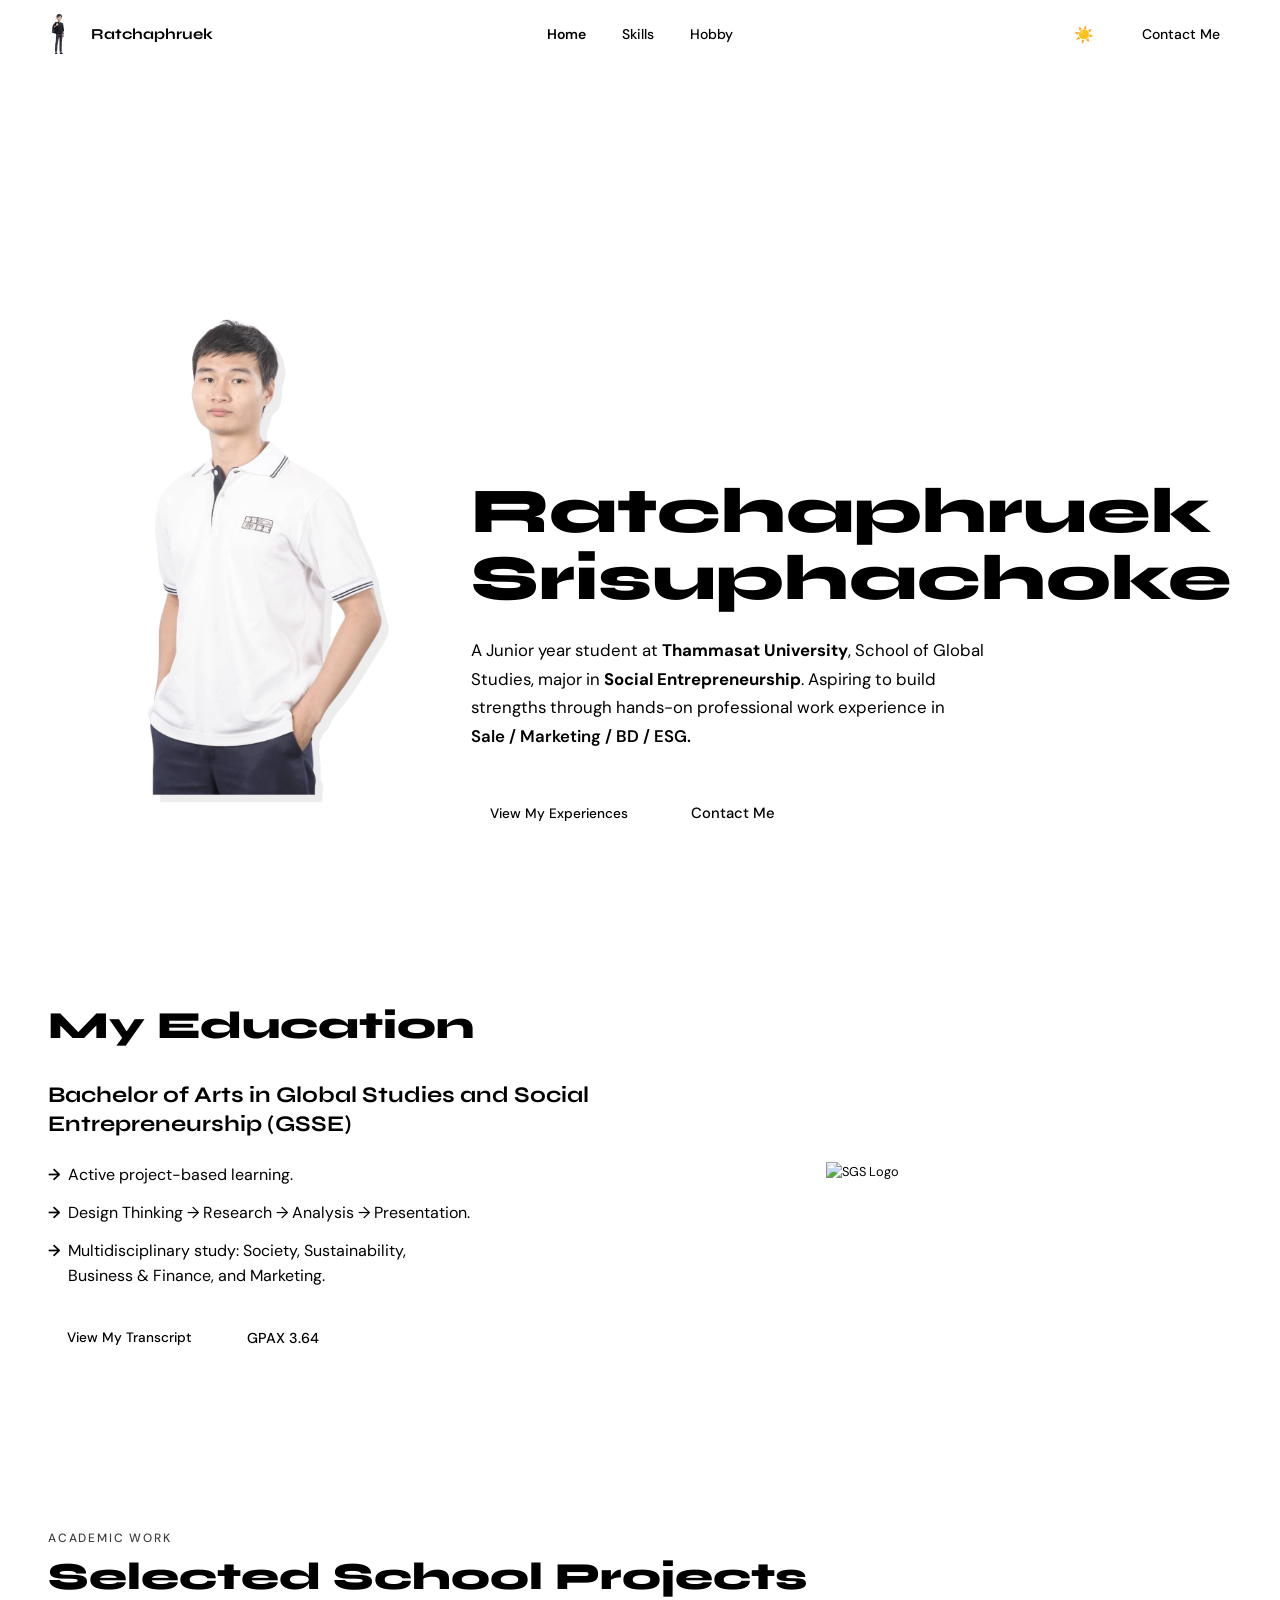
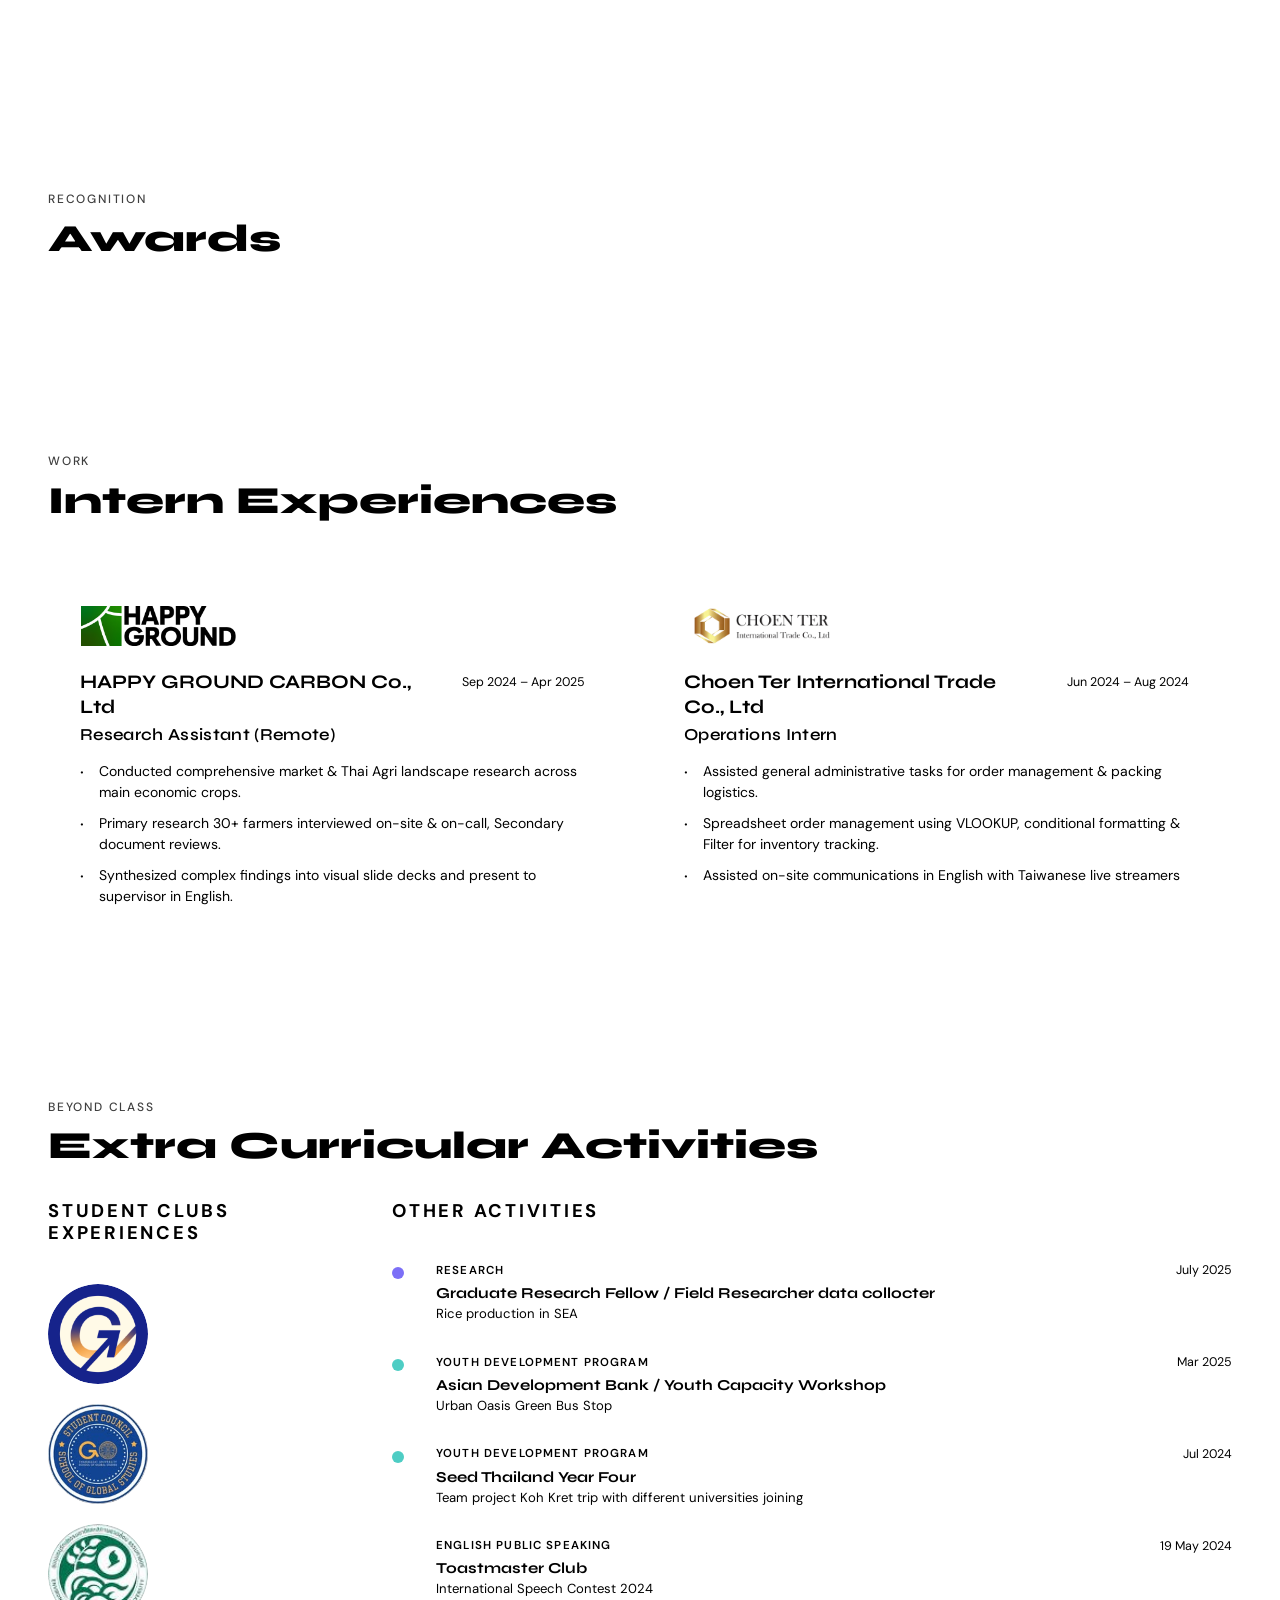
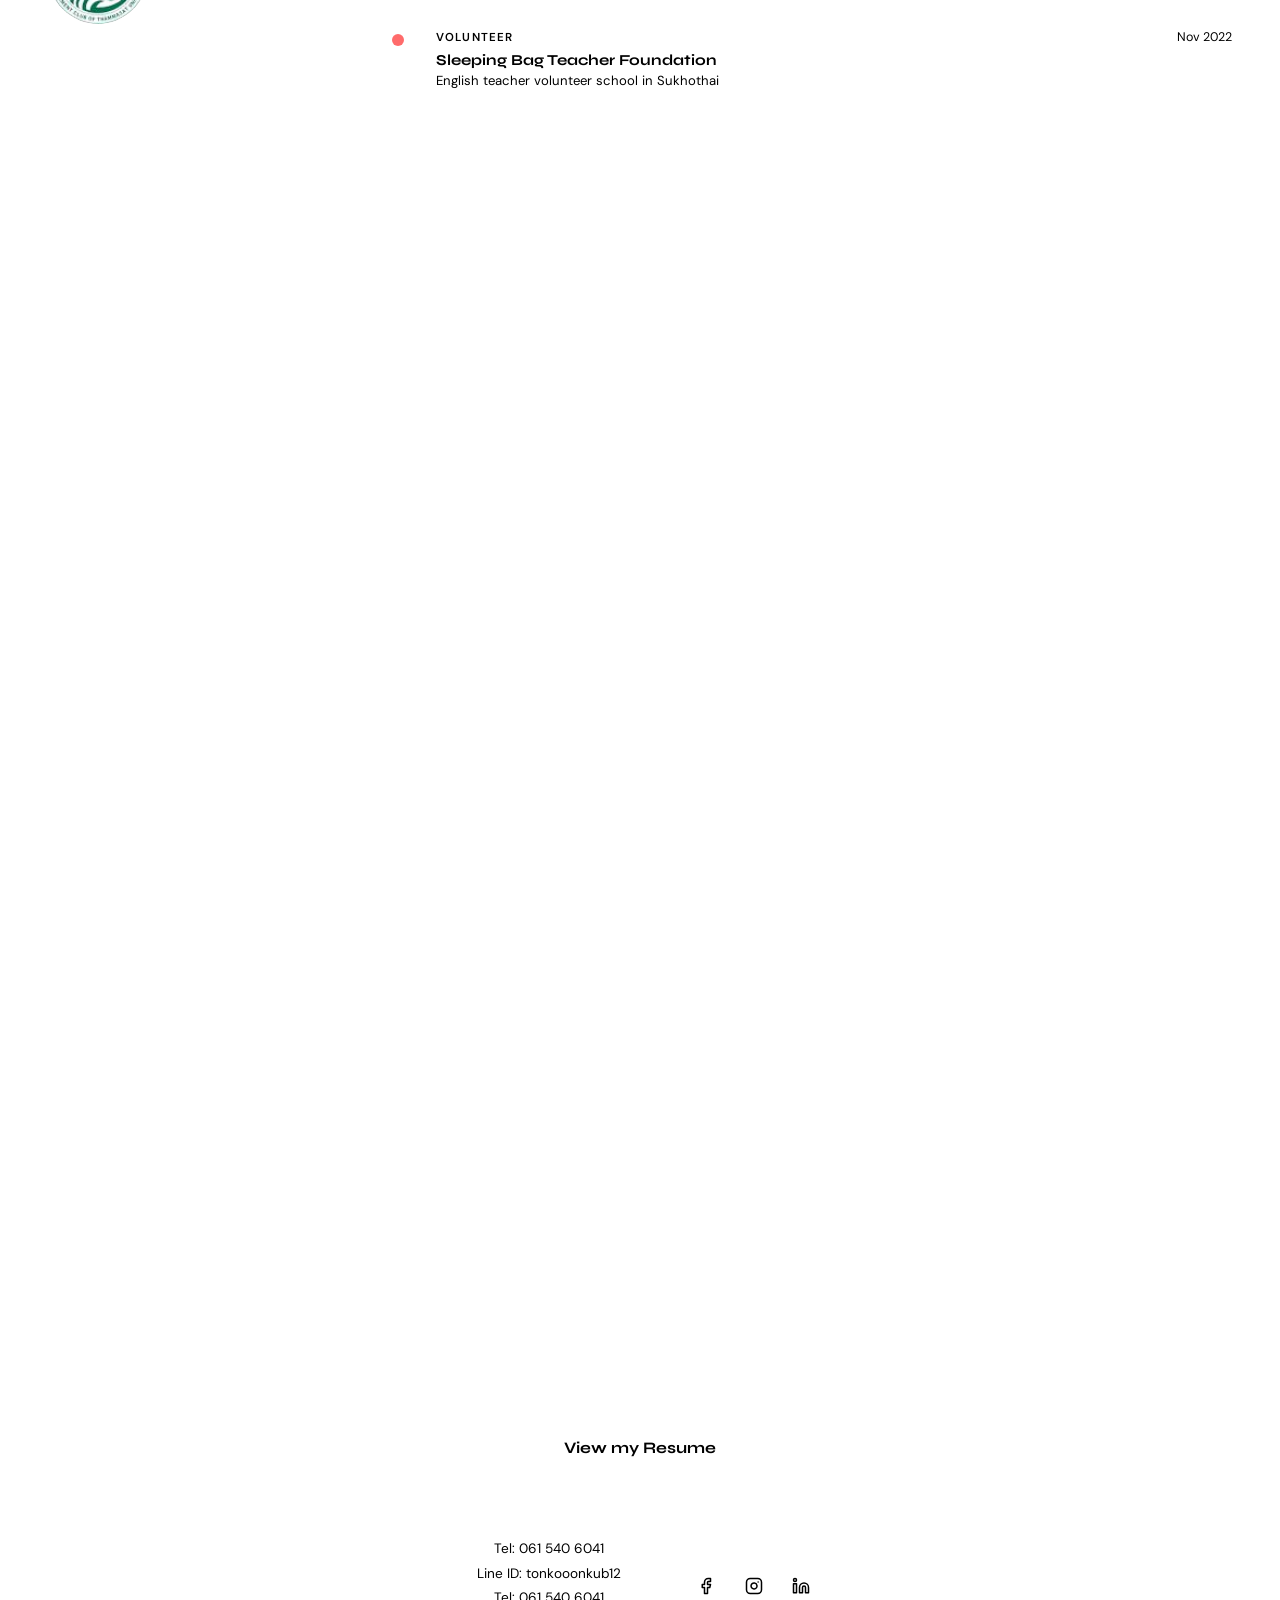
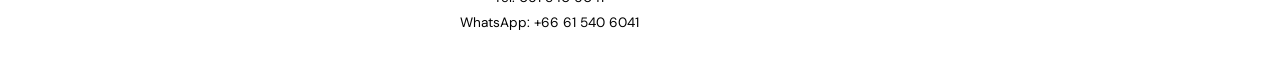
==== commit c9893bcf: "Modify Google tag comments and include Hotjar script Updated Google tag script comments and added Ho" ====
--- a/portfolio-finalize/code/zxc123.html
+++ b/portfolio-finalize/code/zxc123.html
@@ -11,11 +11,20 @@
 <meta name="viewport" content="width=device-width, initial-scale=1.0">
 <title>Ratchaphruek Srisuphachoke — Portfolio</title>
 <link href="https://fonts.googleapis.com/css2?family=Syne:wght@400;600;700;800&family=DM+Sans:ital,opsz,wght@0,9..40,300;0,9..40,400;0,9..40,500;0,9..40,700;1,9..40,300&display=swap" rel="stylesheet">
+
 <style>
-/* ============================================================
+<!-- Google tag (gtag.js) -->
+<script async src="https://www.googletagmanager.com/gtag/js?id=G-B4L2MTVJ4L"></script>
+<script>
+  window.dataLayer = window.dataLayer || [];
+  function gtag(){dataLayer.push(arguments);}
+  gtag('js', new Date());
+
+  gtag('config', 'G-B4L2MTVJ4L');
+</script>===============================================
   MASTER CSS VARIABLES — single merged :root.
   [data-theme="dark"] on <html> overrides every token globally.
-============================================================ */
+<script src="https://t.contentsquare.net/uxa/449bac805b5ea.js"></script>
 :root {
   /* ── Backgrounds ── */
   --bg:#f5f4f0; --bg2:#eeecea; --surface:#ffffff; --surface2:#f0efeb;
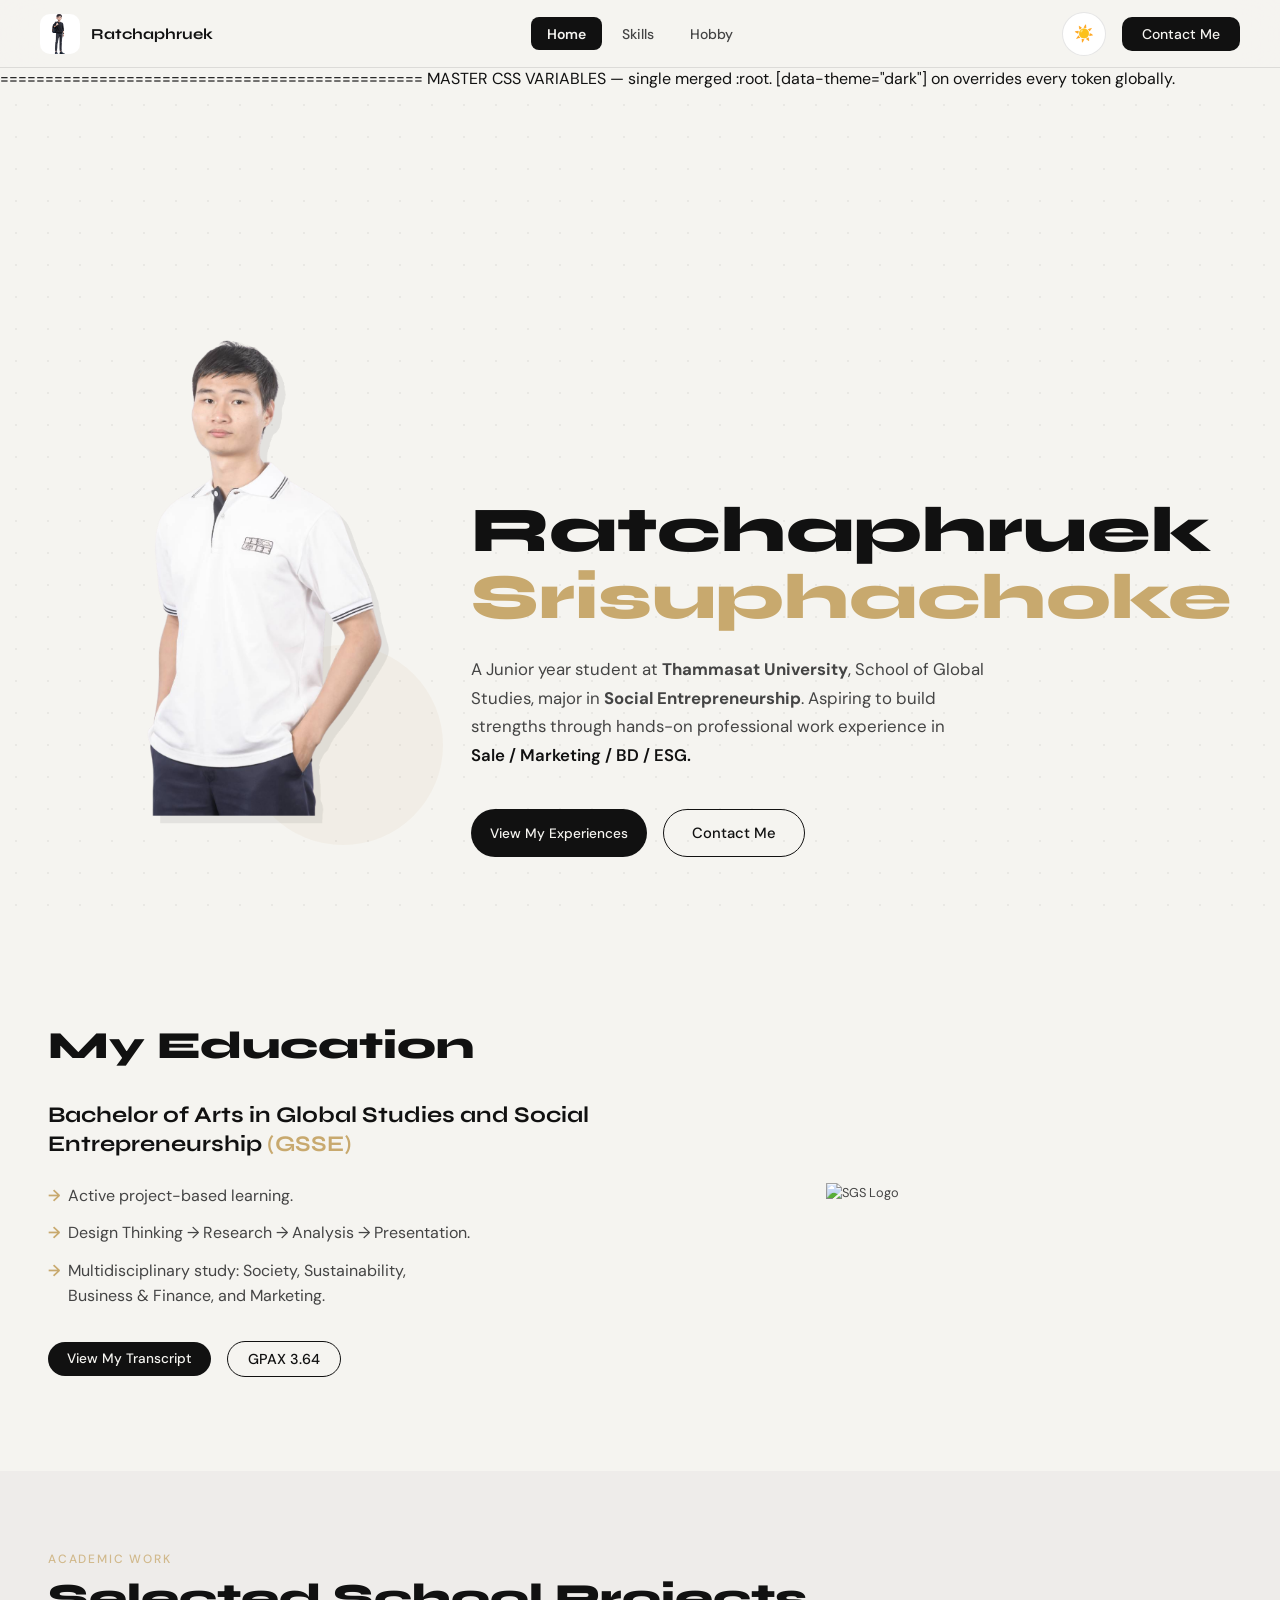
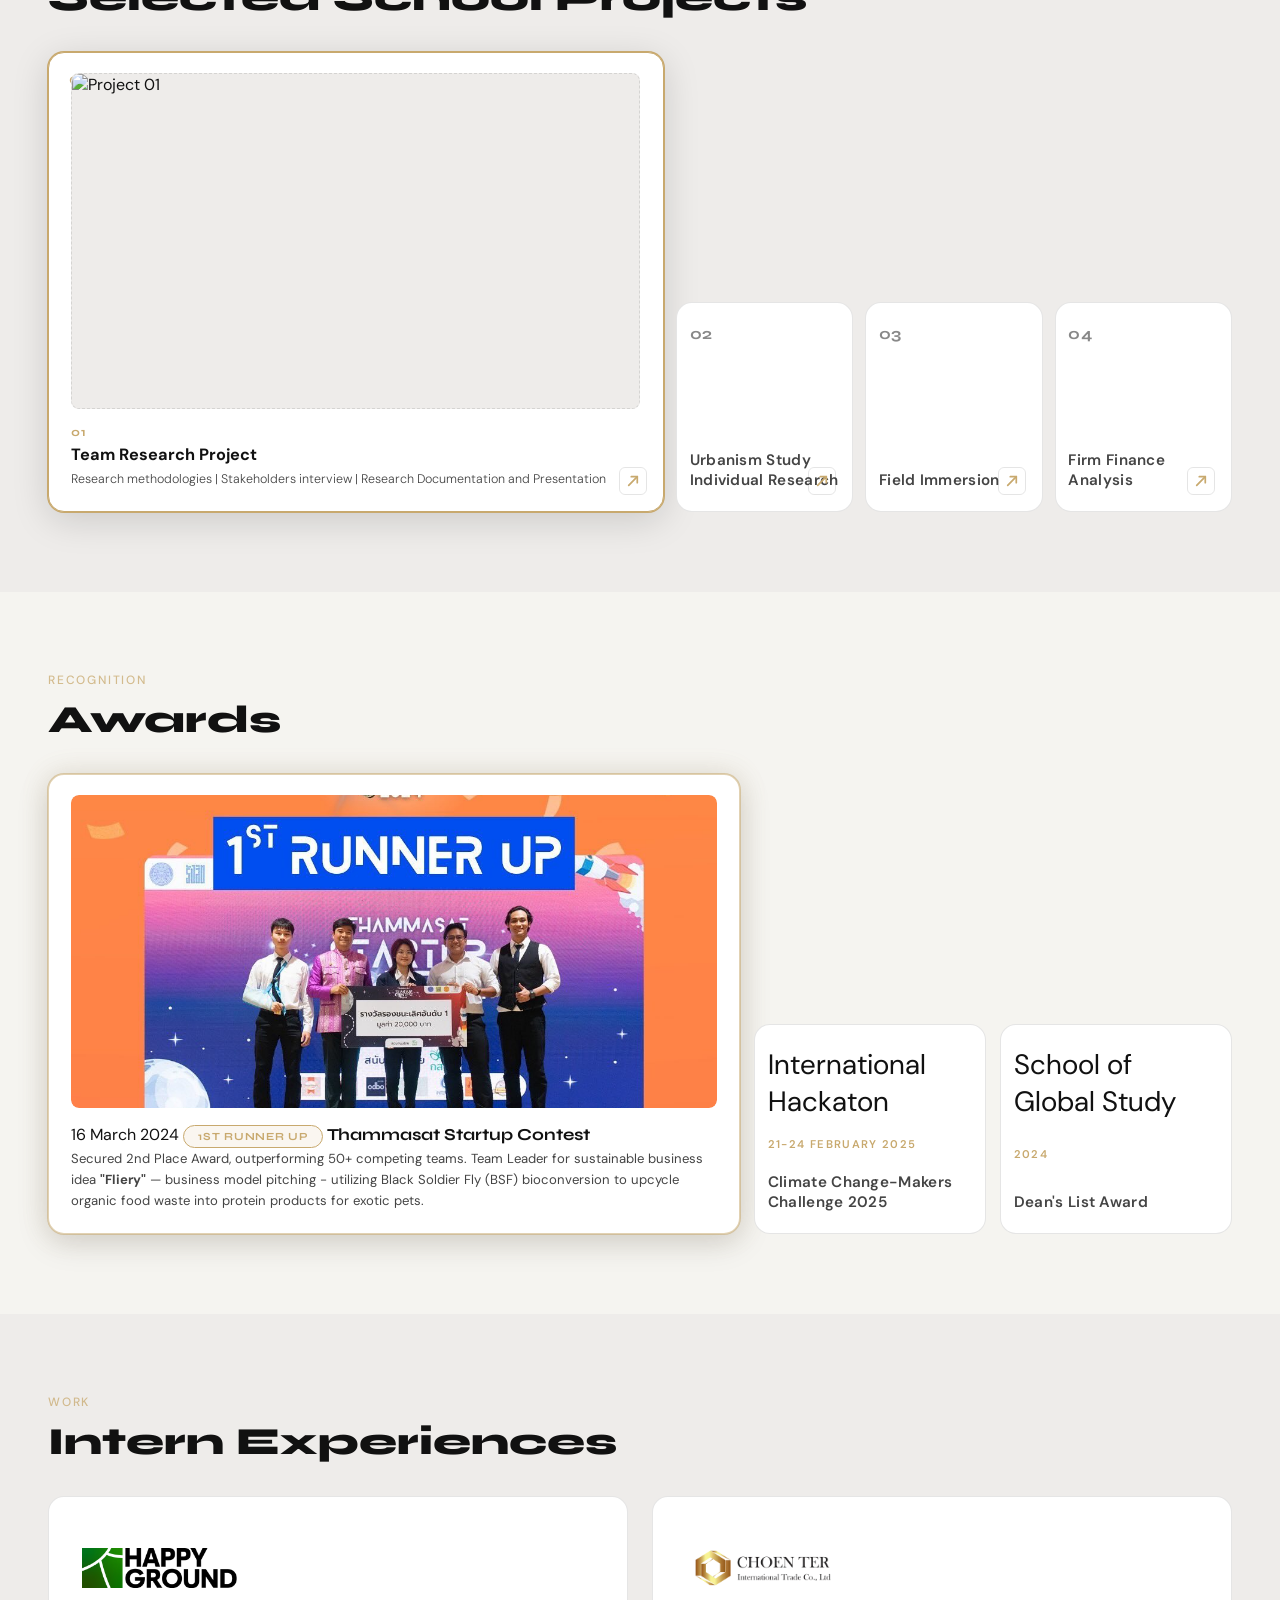
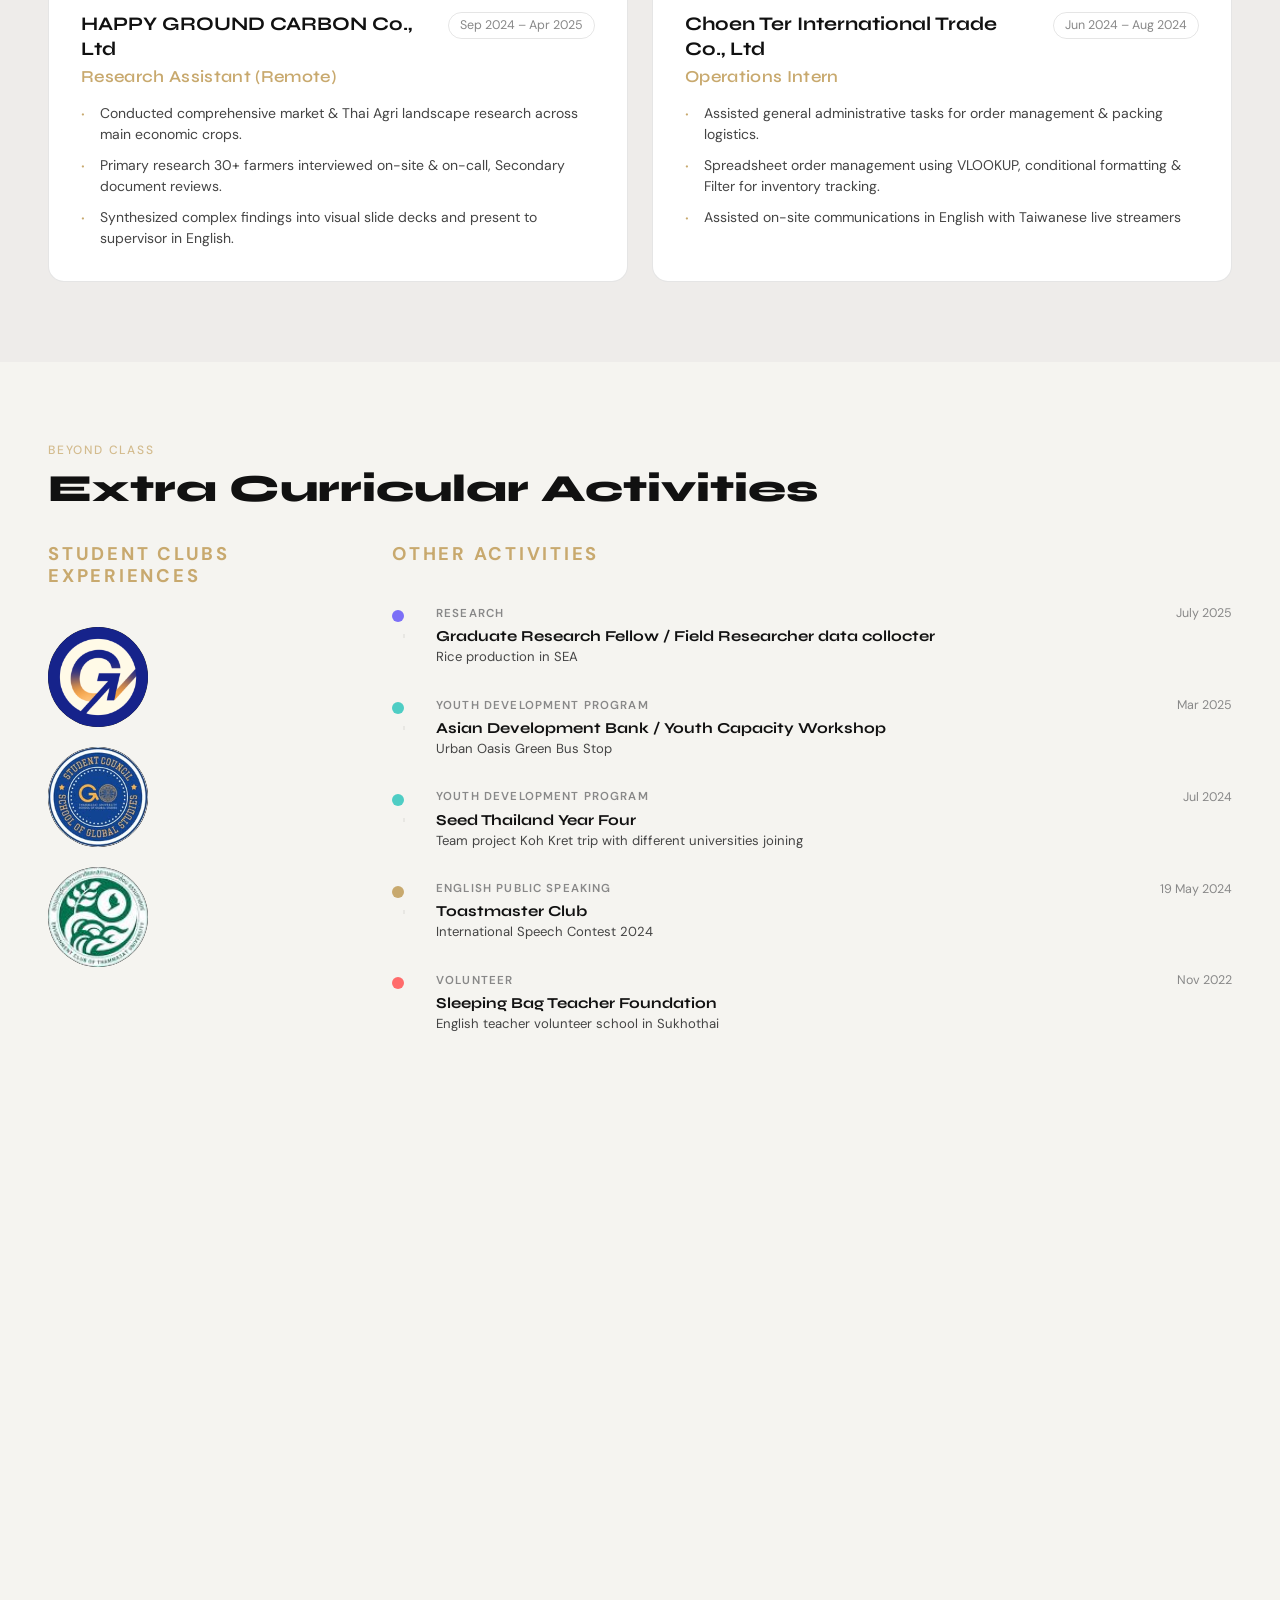
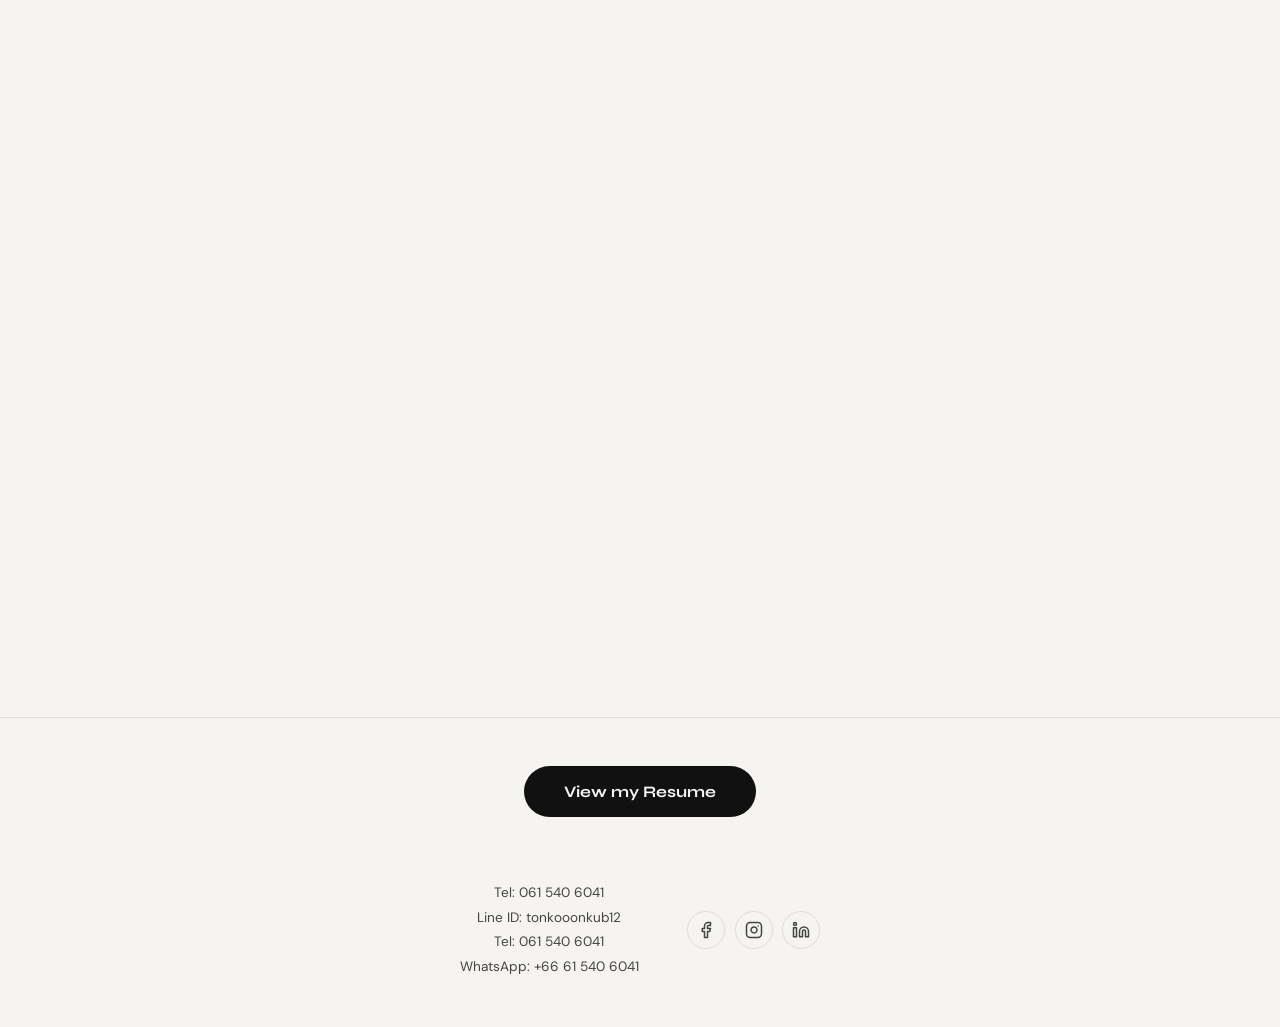
==== commit a8f85659: "Add Google Tag Manager and Contentsquare scripts" ====
--- a/portfolio-finalize/code/zxc123.html
+++ b/portfolio-finalize/code/zxc123.html
@@ -11,8 +11,6 @@
 <meta name="viewport" content="width=device-width, initial-scale=1.0">
 <title>Ratchaphruek Srisuphachoke — Portfolio</title>
 <link href="https://fonts.googleapis.com/css2?family=Syne:wght@400;600;700;800&family=DM+Sans:ital,opsz,wght@0,9..40,300;0,9..40,400;0,9..40,500;0,9..40,700;1,9..40,300&display=swap" rel="stylesheet">
-
-<style>
 <!-- Google tag (gtag.js) -->
 <script async src="https://www.googletagmanager.com/gtag/js?id=G-B4L2MTVJ4L"></script>
 <script>
@@ -24,7 +22,10 @@
 </script>===============================================
   MASTER CSS VARIABLES — single merged :root.
   [data-theme="dark"] on <html> overrides every token globally.
+    
 <script src="https://t.contentsquare.net/uxa/449bac805b5ea.js"></script>
+    
+<style>
 :root {
   /* ── Backgrounds ── */
   --bg:#f5f4f0; --bg2:#eeecea; --surface:#ffffff; --surface2:#f0efeb;
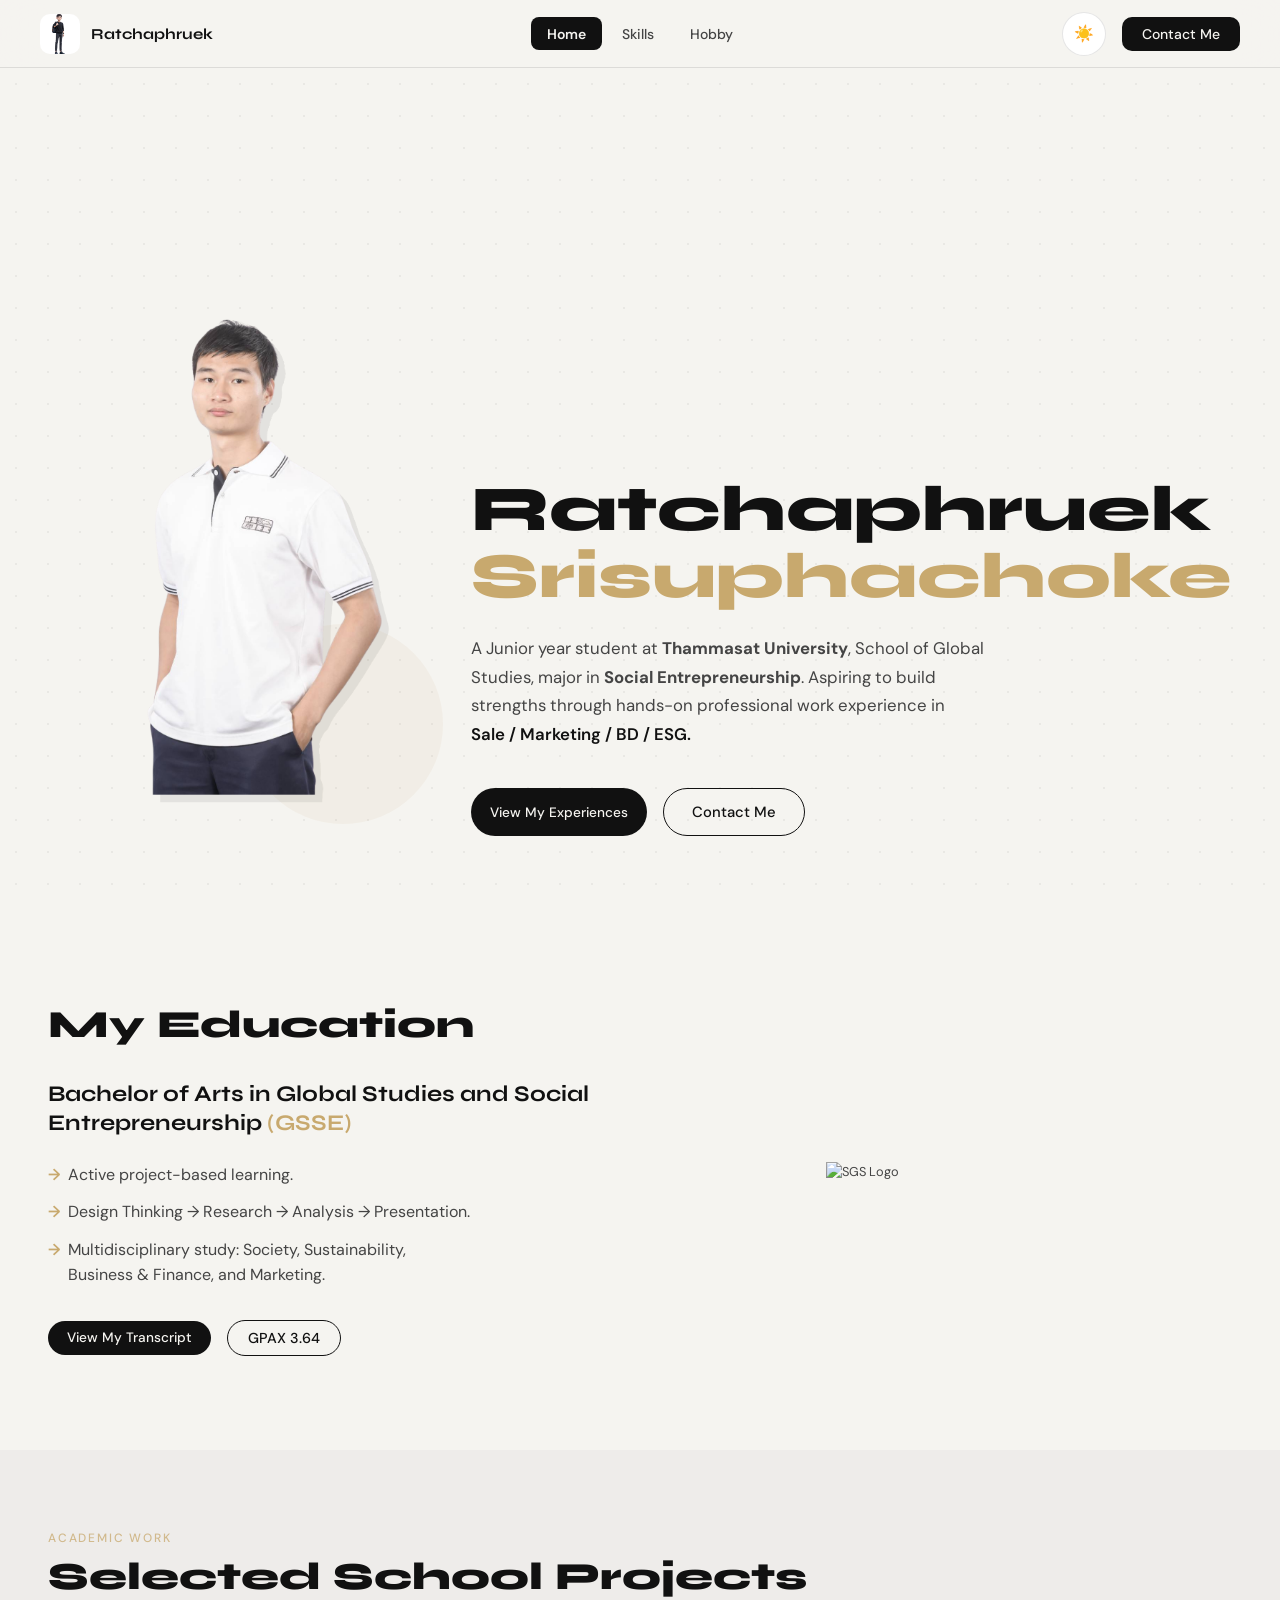
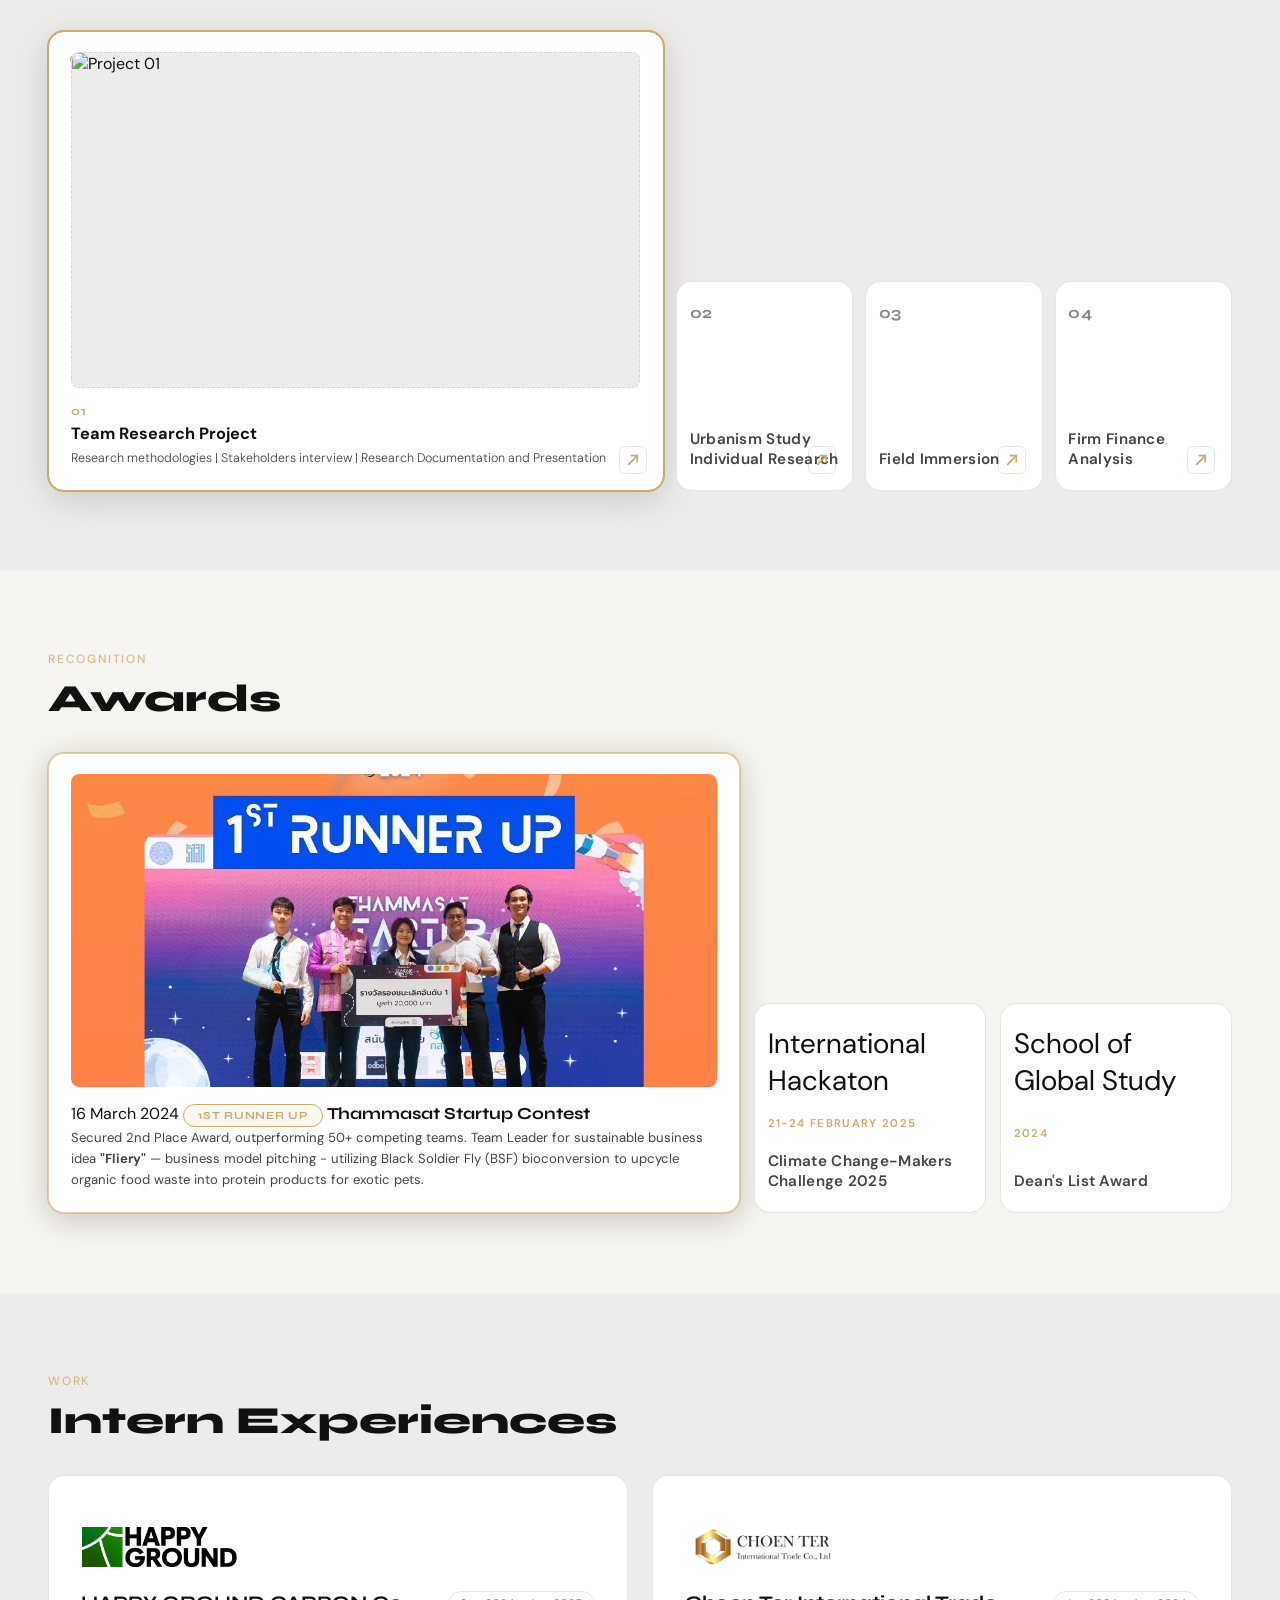
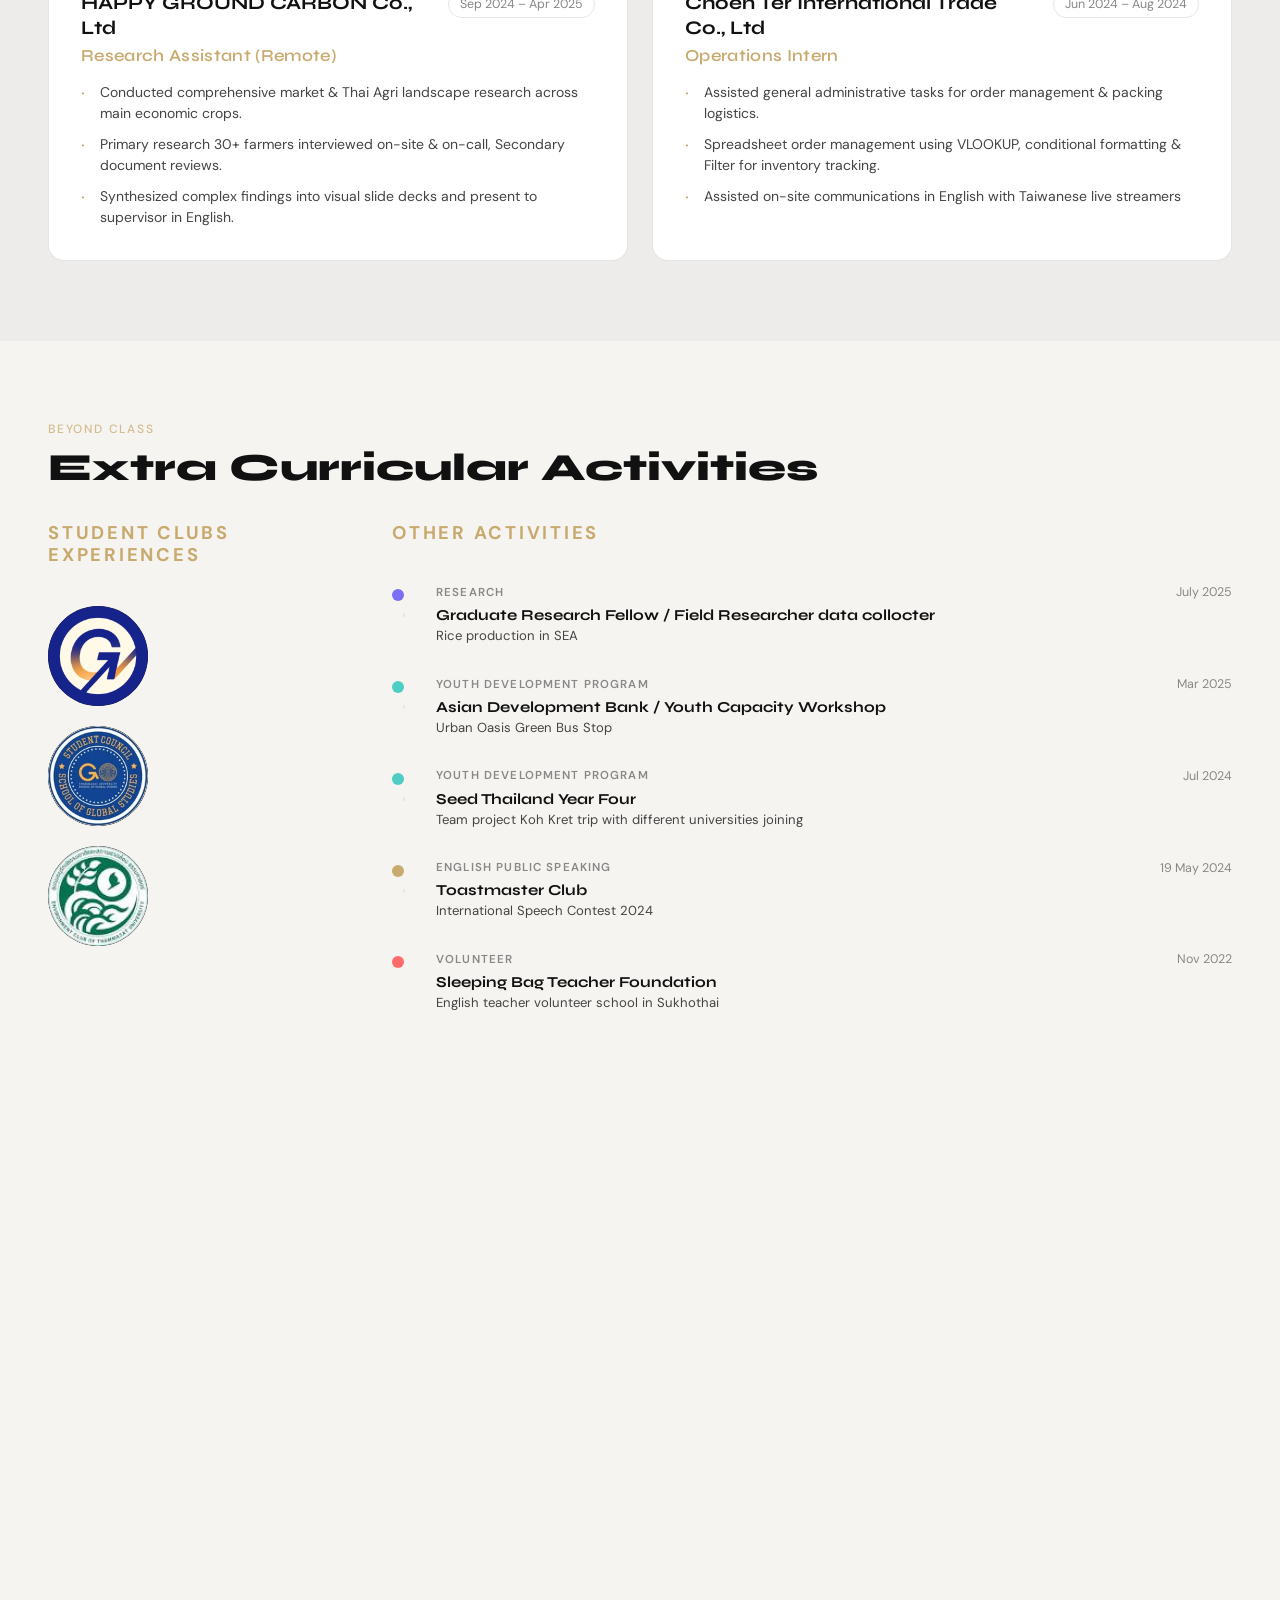
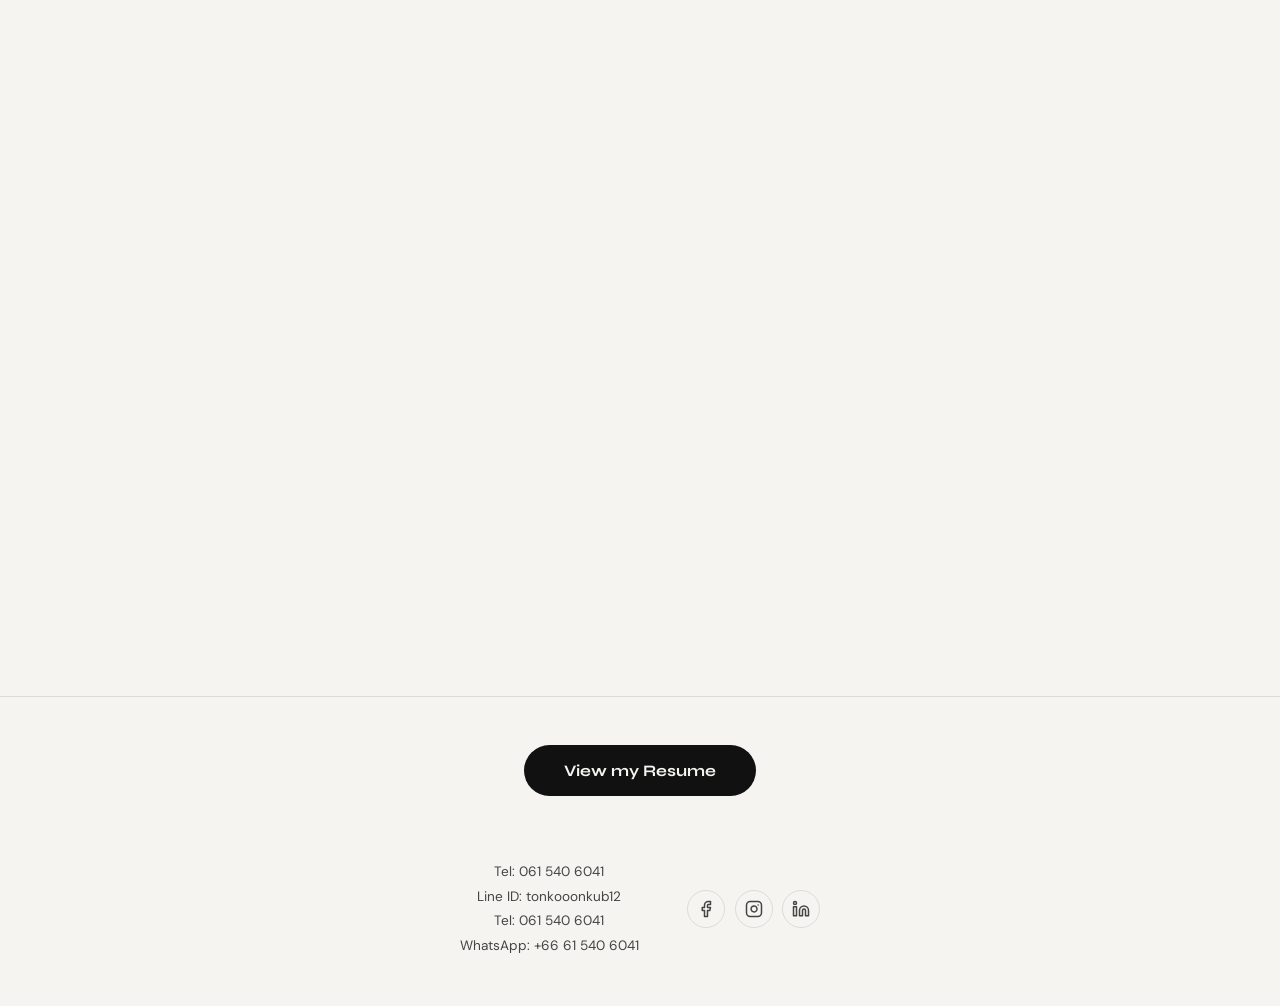
==== commit 9768921c: "Clean up comments in zxc123.html Removed comments regarding CSS variables and theme overrides." ====
--- a/portfolio-finalize/code/zxc123.html
+++ b/portfolio-finalize/code/zxc123.html
@@ -19,10 +19,7 @@
   gtag('js', new Date());
 
   gtag('config', 'G-B4L2MTVJ4L');
-</script>===============================================
-  MASTER CSS VARIABLES — single merged :root.
-  [data-theme="dark"] on <html> overrides every token globally.
-    
+</script>
 <script src="https://t.contentsquare.net/uxa/449bac805b5ea.js"></script>
     
 <style>
